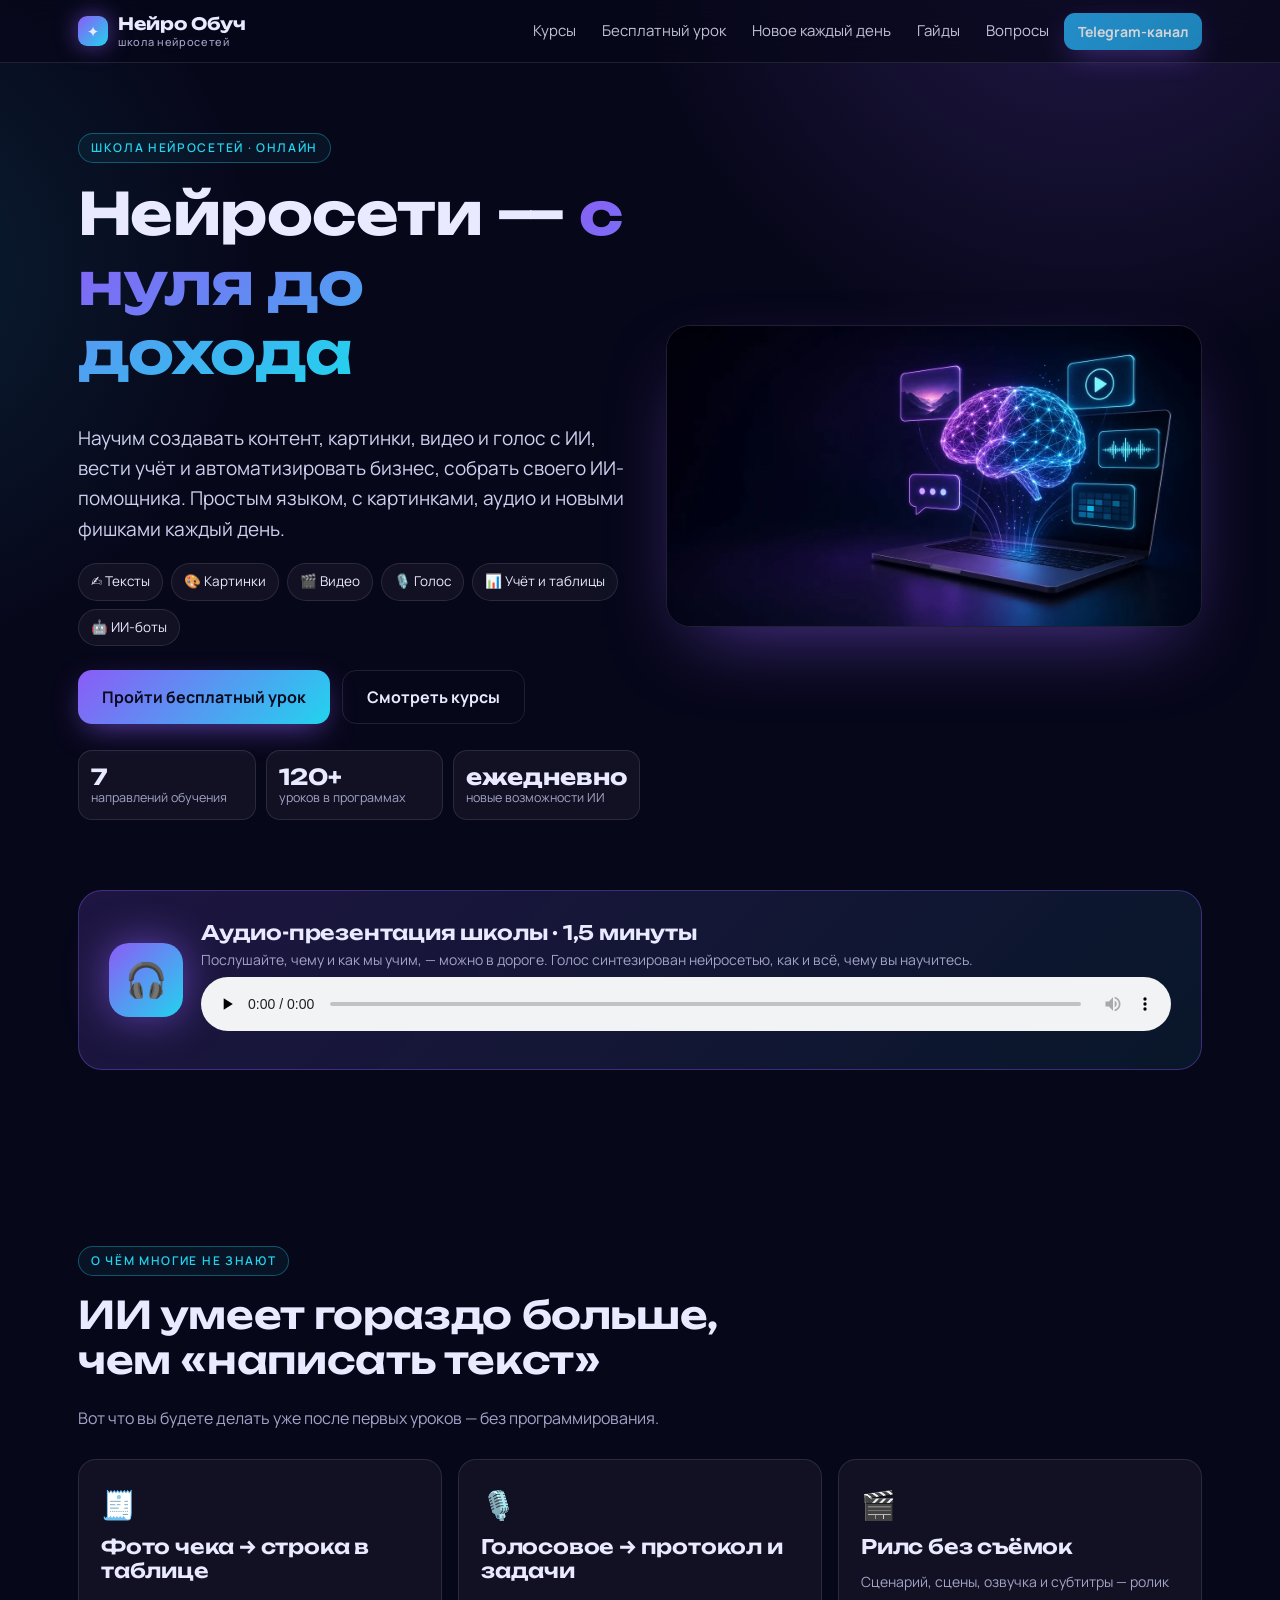
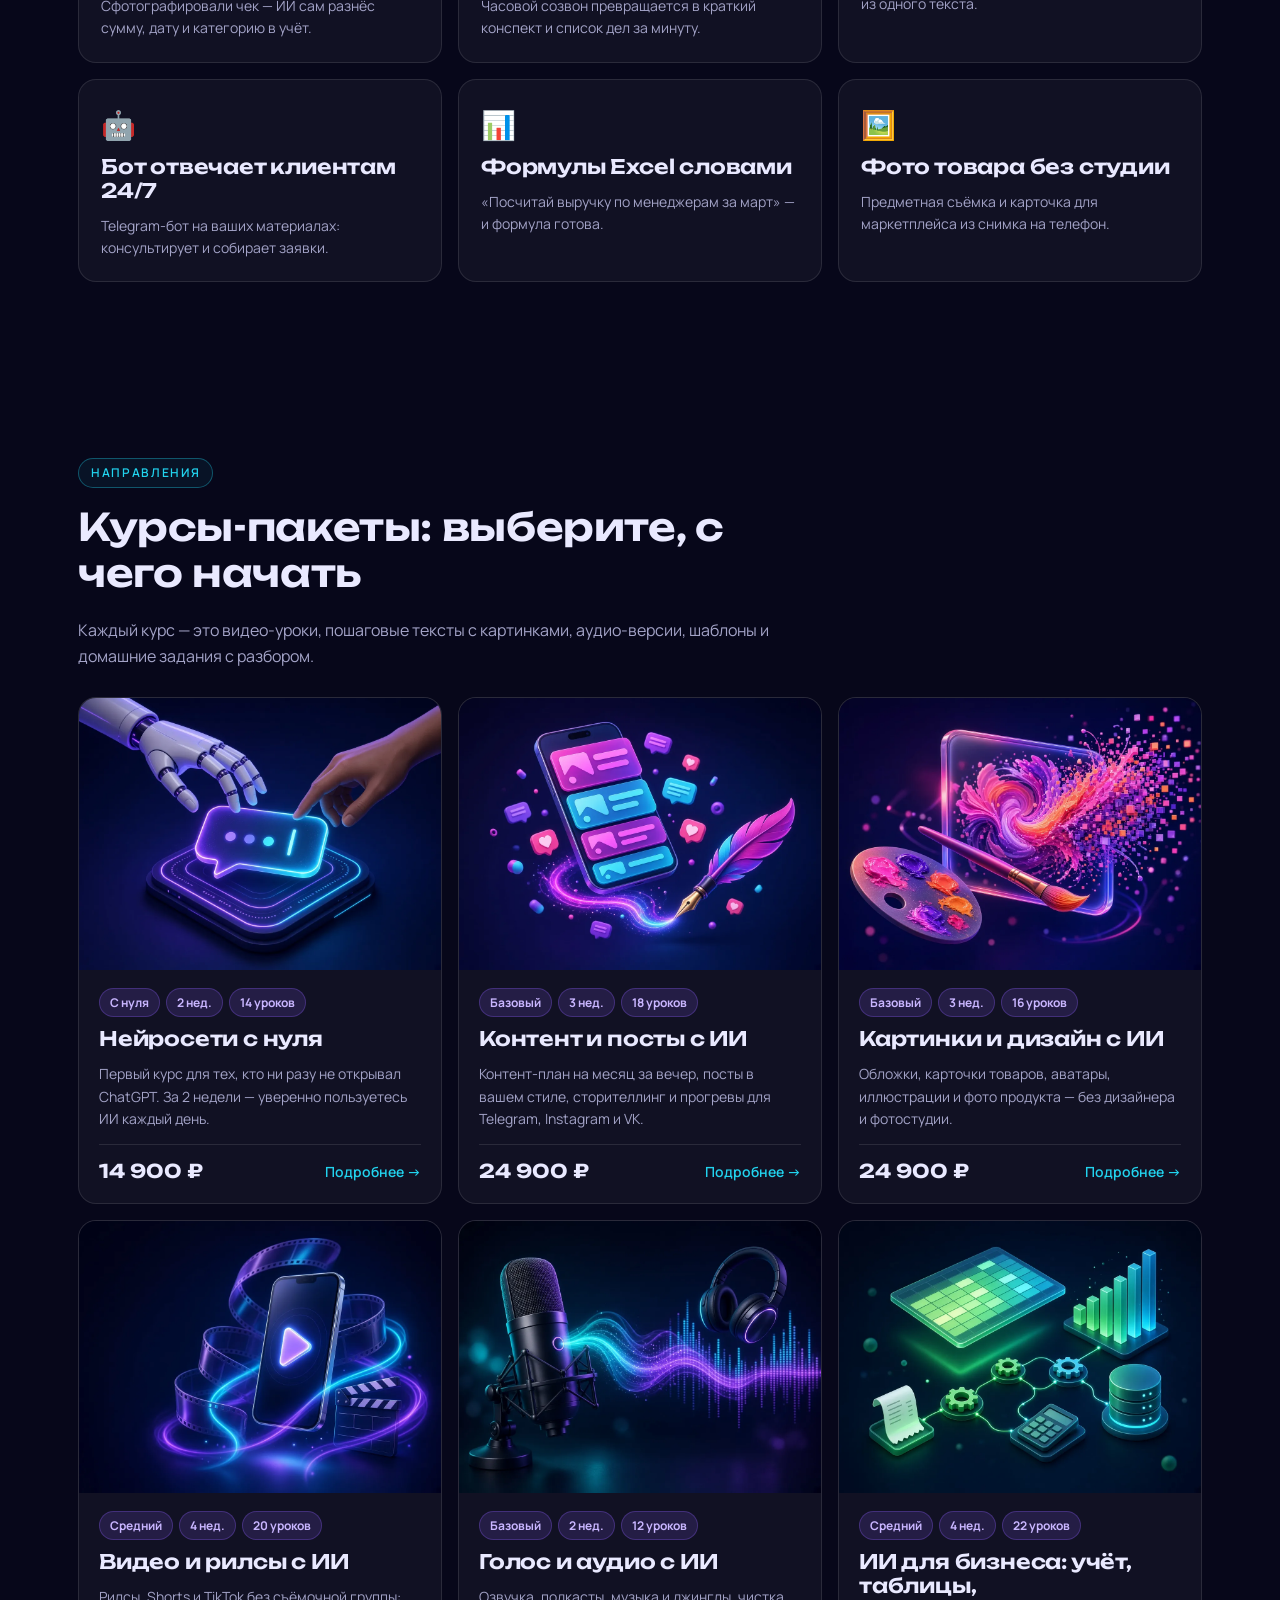
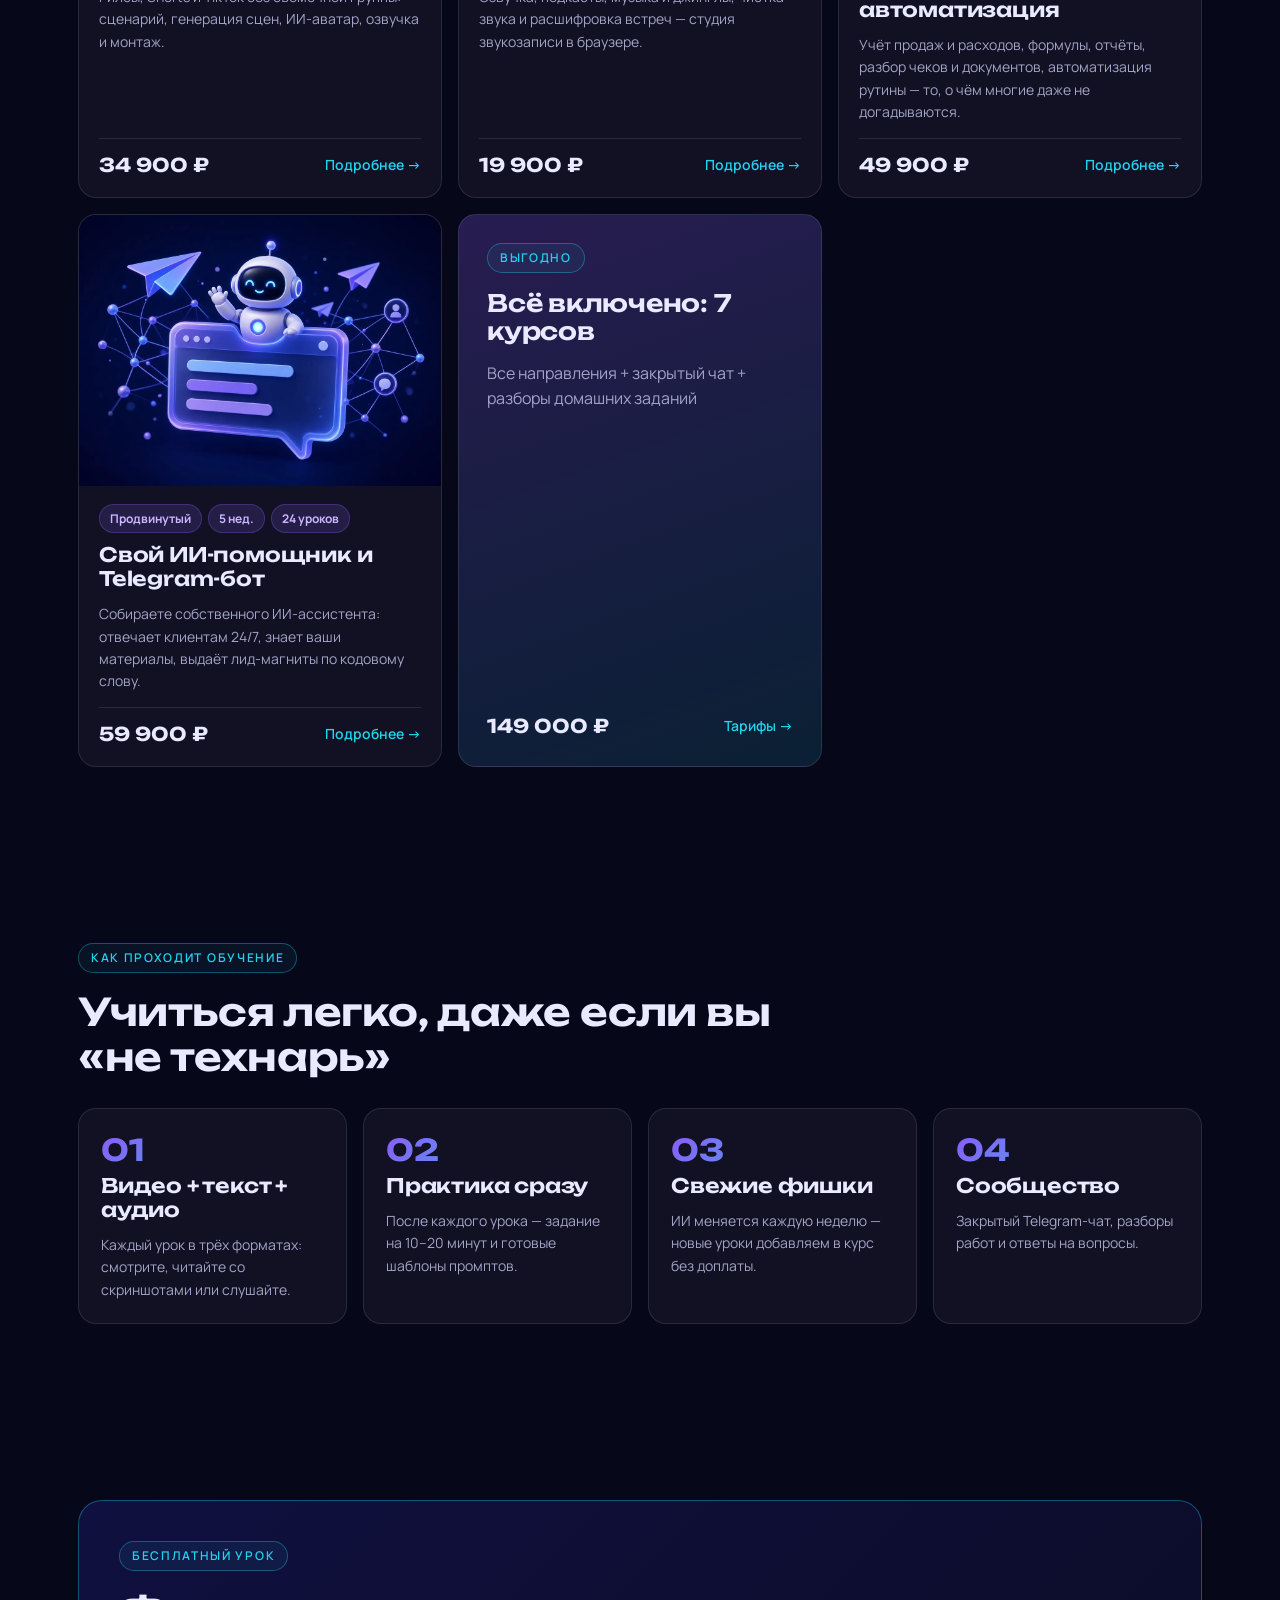
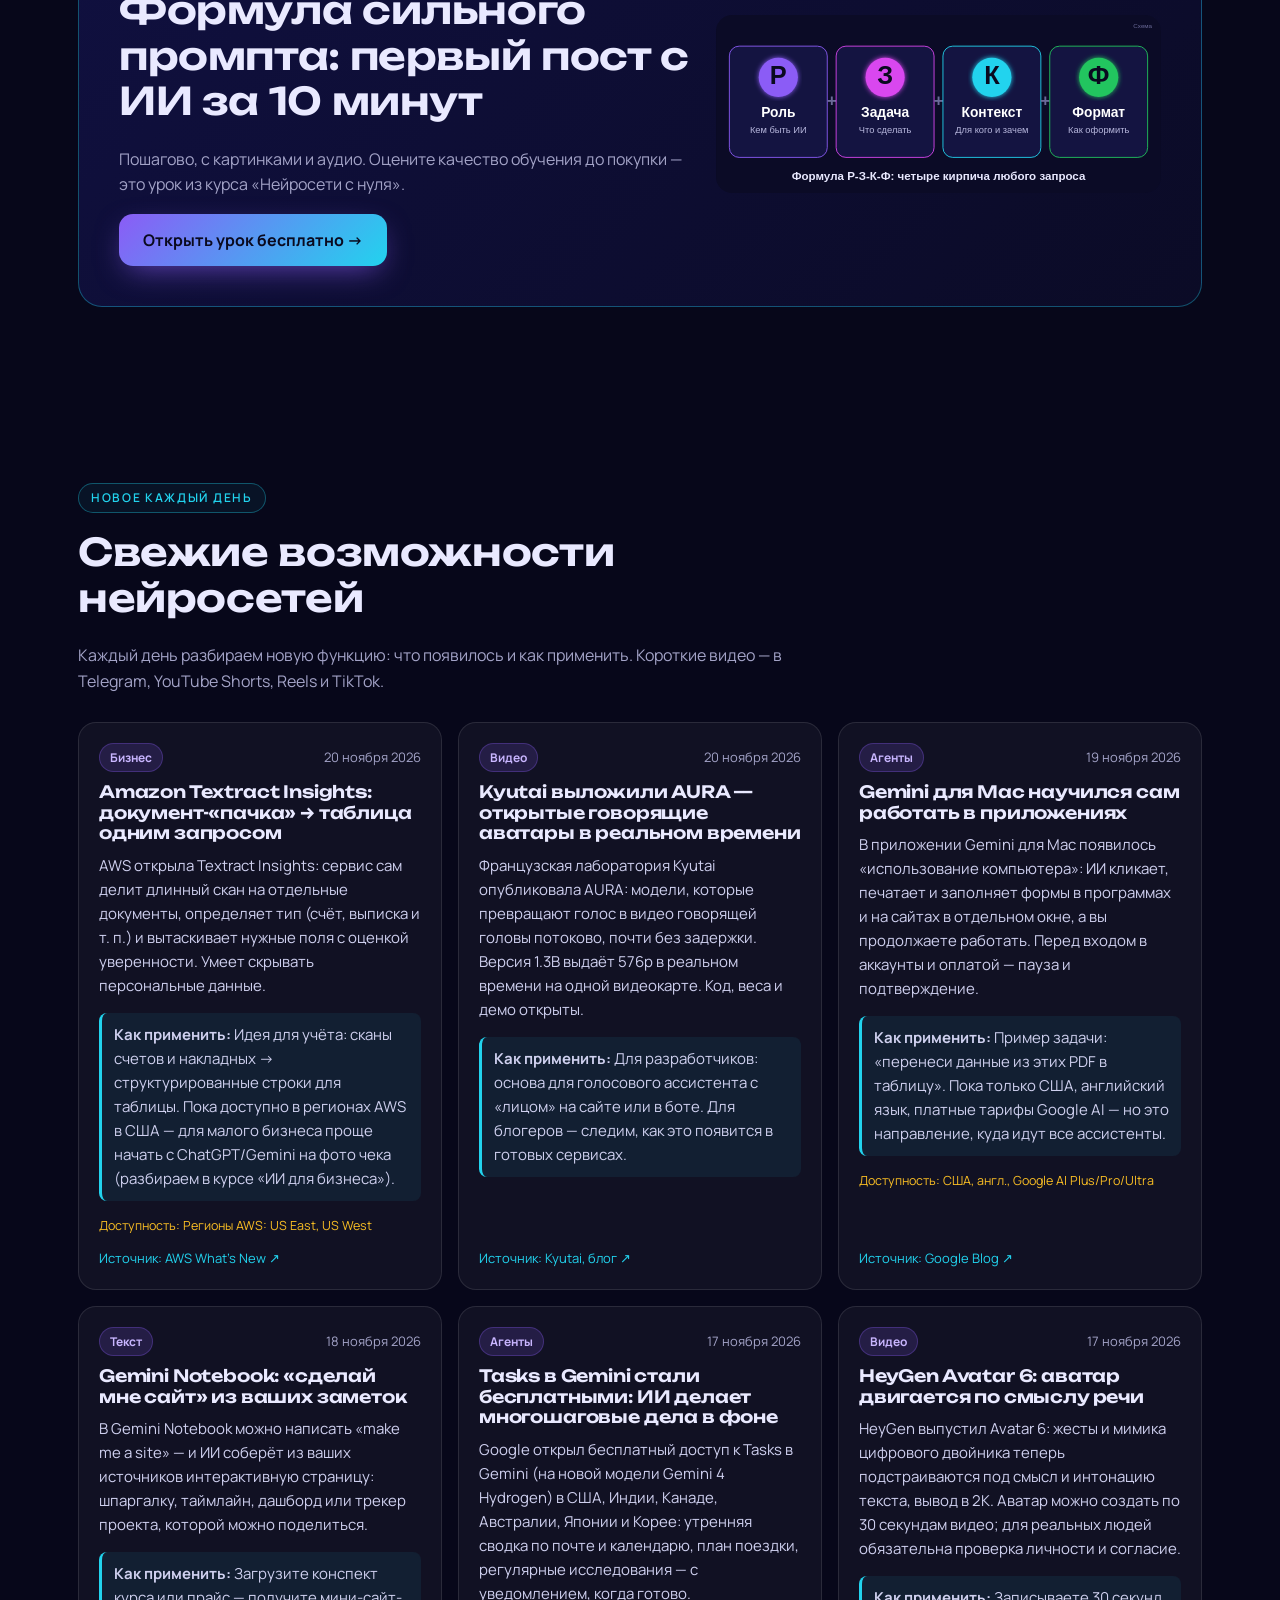
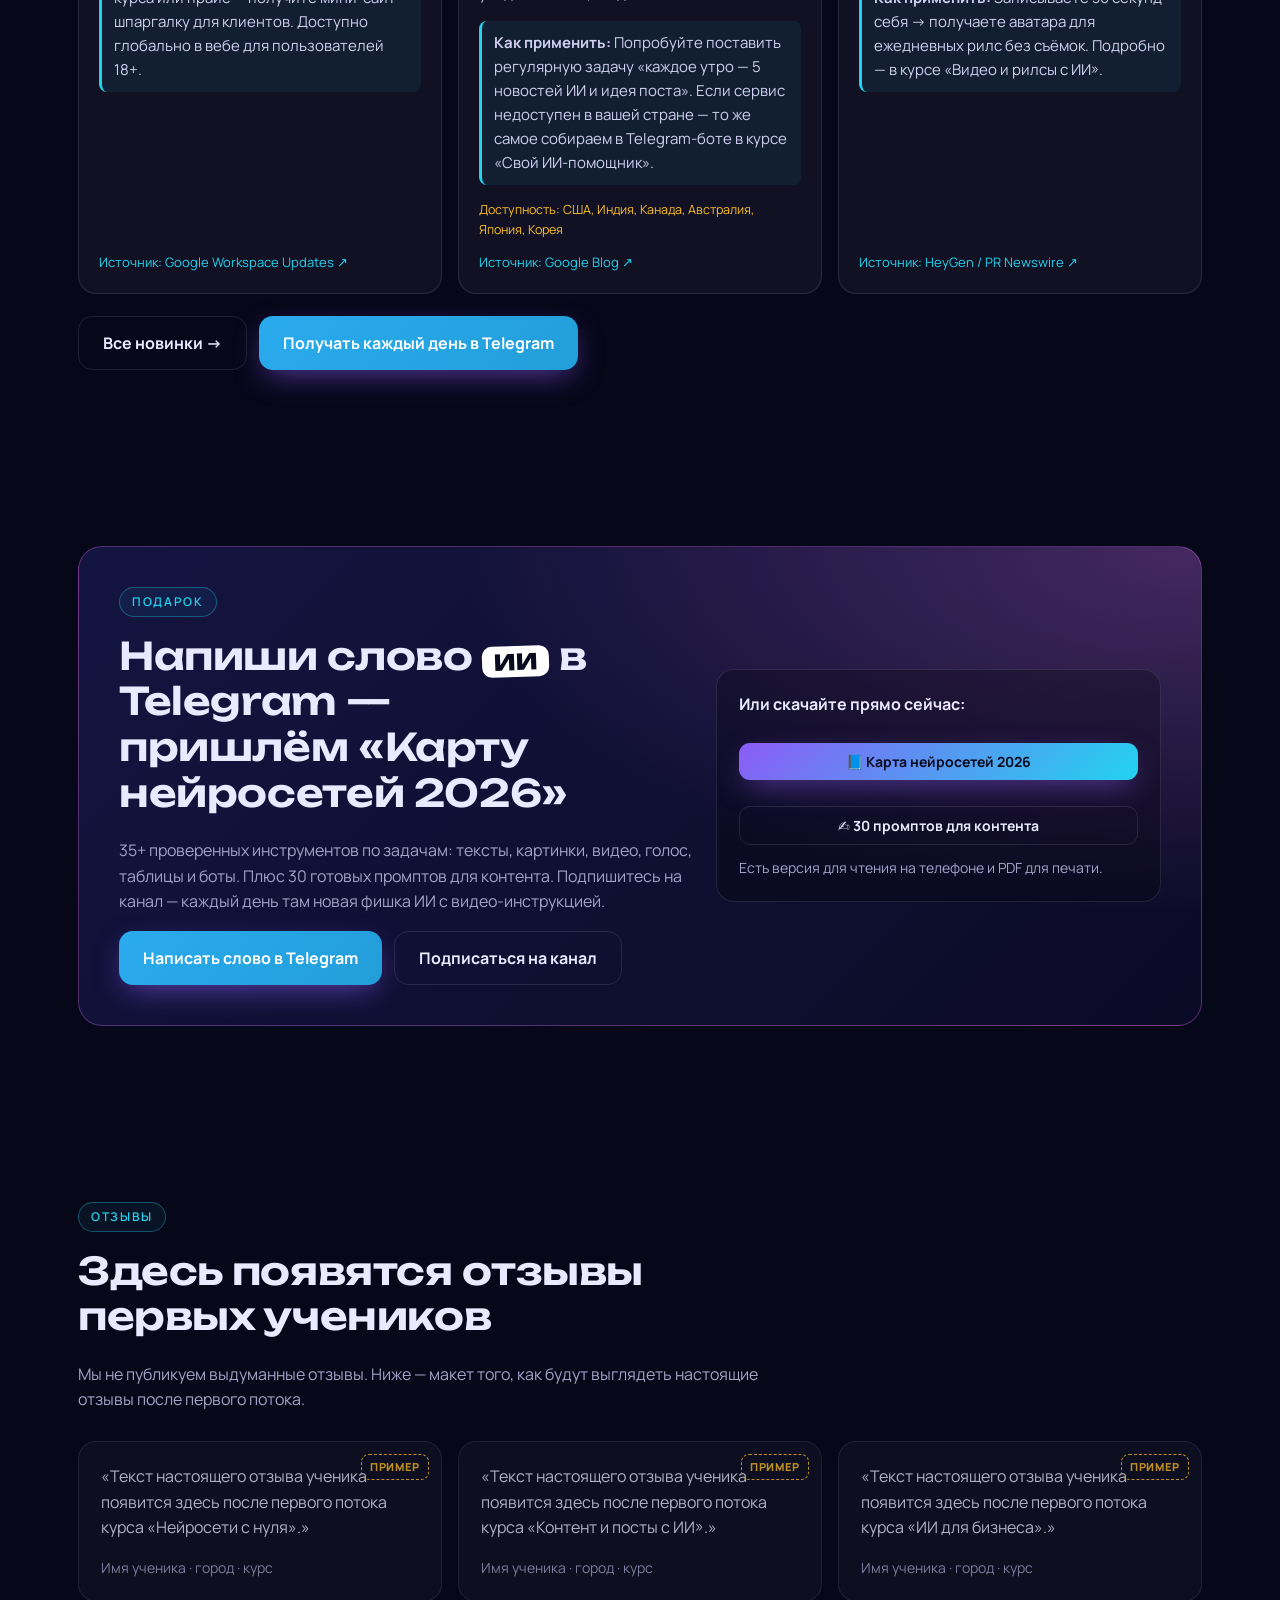
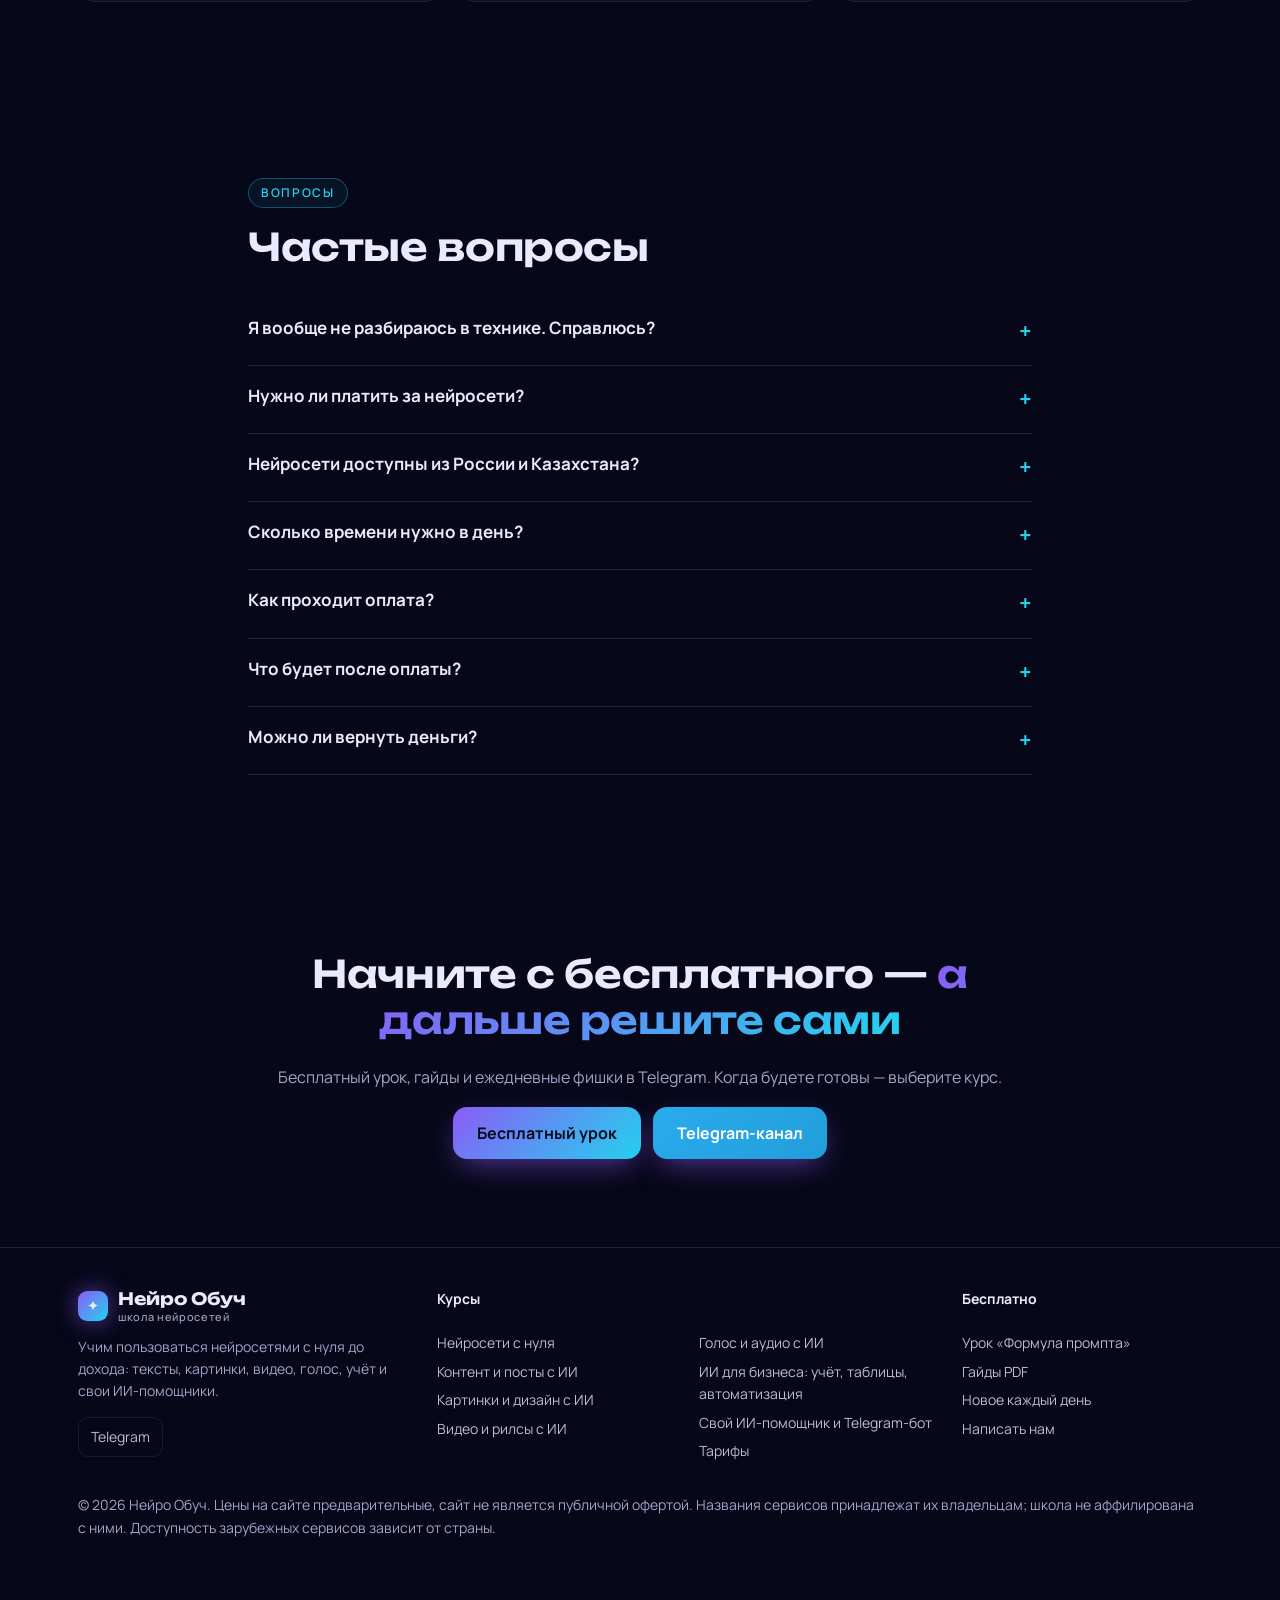
==== index.html @ 3688b10f "Сайт школы нейросетей «Нейро Обуч»: курсы, бесплатный урок, аудио, гайды, лента" ====
<!doctype html>
<html lang="ru"><head>
<meta charset="utf-8"><meta name="viewport" content="width=device-width,initial-scale=1,viewport-fit=cover">
<title>Нейро Обуч — школа нейросетей: от нуля до дохода</title><meta name="description" content="Онлайн-школа нейросетей: контент, картинки, видео, голос, учёт и автоматизация бизнеса, свои ИИ-боты. Бесплатный урок, гайды и новые возможности ИИ каждый день.">
<link rel="canonical" href="https://avtomaster24bot-lab.github.io/neuro-obuch/">
<meta property="og:type" content="website"><meta property="og:locale" content="ru_RU"><meta property="og:site_name" content="Нейро Обуч">
<meta property="og:title" content="Нейро Обуч — школа нейросетей: от нуля до дохода"><meta property="og:description" content="Онлайн-школа нейросетей: контент, картинки, видео, голос, учёт и автоматизация бизнеса, свои ИИ-боты. Бесплатный урок, гайды и новые возможности ИИ каждый день."><meta property="og:url" content="https://avtomaster24bot-lab.github.io/neuro-obuch/">
<meta property="og:image" content="https://avtomaster24bot-lab.github.io/neuro-obuch/assets/img/hero.jpg"><meta name="twitter:card" content="summary_large_image">
<meta name="theme-color" content="#07071a">
<link rel="icon" href="assets/img/favicon.svg" type="image/svg+xml">
<link rel="preconnect" href="https://fonts.googleapis.com"><link rel="preconnect" href="https://fonts.gstatic.com" crossorigin>
<link href="https://fonts.googleapis.com/css2?family=Manrope:wght@400;500;600;700;800&family=Unbounded:wght@500;600;700&display=swap&subset=cyrillic" rel="stylesheet">
<link rel="stylesheet" href="assets/css/style.css?v=3">
</head><body>
<header class="top"><div class="wrap">
<a class="logo" href=""><span class="logo-mark" aria-hidden="true">✦</span><span>Нейро Обуч<small>школа нейросетей</small></span></a>
<button class="burger" aria-label="Меню" aria-expanded="false">☰</button>
<nav class="nav"><a href="kursy/">Курсы</a><a href="urok/formula-prompta/">Бесплатный урок</a><a href="novoe/">Новое каждый день</a><a href="gaydy/">Гайды</a><a href="#faq">Вопросы</a><a class="btn sm tg" data-link="channel" href="#">Telegram-канал</a></nav></div></header>
<main>
<section class="hero"><div class="wrap hero-grid">
<div><span class="eyebrow">Школа нейросетей · онлайн</span>
<h1>Нейросети — <span class="grad">с нуля до дохода</span></h1>
<p class="lead">Научим создавать контент, картинки, видео и голос с ИИ, вести учёт и автоматизировать бизнес, собрать своего ИИ-помощника. Простым языком, с картинками, аудио и новыми фишками каждый день.</p>
<div class="chips"><span class="chip">✍️ Тексты</span><span class="chip">🎨 Картинки</span><span class="chip">🎬 Видео</span><span class="chip">🎙️ Голос</span><span class="chip">📊 Учёт и таблицы</span><span class="chip">🤖 ИИ-боты</span></div>
<div class="btns"><a class="btn" href="urok/formula-prompta/">Пройти бесплатный урок</a><a class="btn ghost" href="kursy/">Смотреть курсы</a></div>
<div class="stats"><div class="stat"><b>7</b><span>направлений обучения</span></div><div class="stat"><b>120+</b><span>уроков в программах</span></div><div class="stat"><b>ежедневно</b><span>новые возможности ИИ</span></div></div>
</div>
<div class="hero-img"><img src="assets/img/hero.webp" alt="Нейросеть над ноутбуком: текст, картинки, видео, звук и таблицы" width="1280" height="720" fetchpriority="high"></div>
</div></section>

<section style="padding-top:0"><div class="wrap"><div class="audio reveal">
<div class="wave">🎧</div><div><h3 style="margin-bottom:4px">Аудио-презентация школы · 1,5 минуты</h3>
<p class="muted small" style="margin:0">Послушайте, чему и как мы учим, — можно в дороге. Голос синтезирован нейросетью, как и всё, чему вы научитесь.</p>
<audio controls preload="none" src="assets/audio/prezentaciya.mp3"></audio></div></div></div></section>

<section><div class="wrap"><div class="sec-head"><span class="eyebrow">О чём многие не знают</span><h2>ИИ умеет гораздо больше, чем «написать текст»</h2><p class="muted">Вот что вы будете делать уже после первых уроков — без программирования.</p></div>
<div class="grid g3"><div class="card glow reveal"><div class="ico">🧾</div><h3>Фото чека → строка в таблице</h3><p class="muted small" style="margin:0">Сфотографировали чек — ИИ сам разнёс сумму, дату и категорию в учёт.</p></div><div class="card glow reveal"><div class="ico">🎙️</div><h3>Голосовое → протокол и задачи</h3><p class="muted small" style="margin:0">Часовой созвон превращается в краткий конспект и список дел за минуту.</p></div><div class="card glow reveal"><div class="ico">🎬</div><h3>Рилс без съёмок</h3><p class="muted small" style="margin:0">Сценарий, сцены, озвучка и субтитры — ролик из одного текста.</p></div><div class="card glow reveal"><div class="ico">🤖</div><h3>Бот отвечает клиентам 24/7</h3><p class="muted small" style="margin:0">Telegram-бот на ваших материалах: консультирует и собирает заявки.</p></div><div class="card glow reveal"><div class="ico">📊</div><h3>Формулы Excel словами</h3><p class="muted small" style="margin:0">«Посчитай выручку по менеджерам за март» — и формула готова.</p></div><div class="card glow reveal"><div class="ico">🖼️</div><h3>Фото товара без студии</h3><p class="muted small" style="margin:0">Предметная съёмка и карточка для маркетплейса из снимка на телефон.</p></div></div></div></section>

<section id="kursy"><div class="wrap"><div class="sec-head"><span class="eyebrow">Направления</span><h2>Курсы-пакеты: выберите, с чего начать</h2><p class="muted">Каждый курс — это видео-уроки, пошаговые тексты с картинками, аудио-версии, шаблоны и домашние задания с разбором.</p></div>
<div class="grid g3"><a class="card ccard glow reveal" href="kursy/s-nulya/"><img src="assets/img/c-nul.webp" alt="Иллюстрация к курсу «Нейросети с нуля»" loading="lazy" width="1152" height="864">
<div class="body"><div class="meta"><span class="tag">С нуля</span><span class="tag">2 нед.</span><span class="tag">14 уроков</span></div>
<h3>Нейросети с нуля</h3><p class="muted small">Первый курс для тех, кто ни разу не открывал ChatGPT. За 2 недели — уверенно пользуетесь ИИ каждый день.</p>
<div class="price">14 900 ₽<span>Подробнее →</span></div></div></a><a class="card ccard glow reveal" href="kursy/kontent/"><img src="assets/img/c-kontent.webp" alt="Иллюстрация к курсу «Контент и посты с ИИ»" loading="lazy" width="1152" height="864">
<div class="body"><div class="meta"><span class="tag">Базовый</span><span class="tag">3 нед.</span><span class="tag">18 уроков</span></div>
<h3>Контент и посты с ИИ</h3><p class="muted small">Контент-план на месяц за вечер, посты в вашем стиле, сторителлинг и прогревы для Telegram, Instagram и VK.</p>
<div class="price">24 900 ₽<span>Подробнее →</span></div></div></a><a class="card ccard glow reveal" href="kursy/kartinki/"><img src="assets/img/c-kartinki.webp" alt="Иллюстрация к курсу «Картинки и дизайн с ИИ»" loading="lazy" width="1152" height="864">
<div class="body"><div class="meta"><span class="tag">Базовый</span><span class="tag">3 нед.</span><span class="tag">16 уроков</span></div>
<h3>Картинки и дизайн с ИИ</h3><p class="muted small">Обложки, карточки товаров, аватары, иллюстрации и фото продукта — без дизайнера и фотостудии.</p>
<div class="price">24 900 ₽<span>Подробнее →</span></div></div></a><a class="card ccard glow reveal" href="kursy/video/"><img src="assets/img/c-video.webp" alt="Иллюстрация к курсу «Видео и рилсы с ИИ»" loading="lazy" width="1152" height="864">
<div class="body"><div class="meta"><span class="tag">Средний</span><span class="tag">4 нед.</span><span class="tag">20 уроков</span></div>
<h3>Видео и рилсы с ИИ</h3><p class="muted small">Рилсы, Shorts и TikTok без съёмочной группы: сценарий, генерация сцен, ИИ-аватар, озвучка и монтаж.</p>
<div class="price">34 900 ₽<span>Подробнее →</span></div></div></a><a class="card ccard glow reveal" href="kursy/golos/"><img src="assets/img/c-golos.webp" alt="Иллюстрация к курсу «Голос и аудио с ИИ»" loading="lazy" width="1152" height="864">
<div class="body"><div class="meta"><span class="tag">Базовый</span><span class="tag">2 нед.</span><span class="tag">12 уроков</span></div>
<h3>Голос и аудио с ИИ</h3><p class="muted small">Озвучка, подкасты, музыка и джинглы, чистка звука и расшифровка встреч — студия звукозаписи в браузере.</p>
<div class="price">19 900 ₽<span>Подробнее →</span></div></div></a><a class="card ccard glow reveal" href="kursy/biznes/"><img src="assets/img/c-biznes.webp" alt="Иллюстрация к курсу «ИИ для бизнеса: учёт, таблицы, автоматизация»" loading="lazy" width="1152" height="864">
<div class="body"><div class="meta"><span class="tag">Средний</span><span class="tag">4 нед.</span><span class="tag">22 уроков</span></div>
<h3>ИИ для бизнеса: учёт, таблицы, автоматизация</h3><p class="muted small">Учёт продаж и расходов, формулы, отчёты, разбор чеков и документов, автоматизация рутины — то, о чём многие даже не догадываются.</p>
<div class="price">49 900 ₽<span>Подробнее →</span></div></div></a><a class="card ccard glow reveal" href="kursy/ii-pomoshchnik/"><img src="assets/img/c-bot.webp" alt="Иллюстрация к курсу «Свой ИИ-помощник и Telegram-бот»" loading="lazy" width="1152" height="864">
<div class="body"><div class="meta"><span class="tag">Продвинутый</span><span class="tag">5 нед.</span><span class="tag">24 уроков</span></div>
<h3>Свой ИИ-помощник и Telegram-бот</h3><p class="muted small">Собираете собственного ИИ-ассистента: отвечает клиентам 24/7, знает ваши материалы, выдаёт лид-магниты по кодовому слову.</p>
<div class="price">59 900 ₽<span>Подробнее →</span></div></div></a>
<a class="card ccard glow reveal" href="kursy/#tarify" style="justify-content:center;padding:28px;background:linear-gradient(160deg,rgba(139,92,246,.25),rgba(34,211,238,.12))"><span class="eyebrow" style="align-self:flex-start">Выгодно</span><h3 style="font-size:24px">Всё включено: 7 курсов</h3><p class="muted">Все направления + закрытый чат + разборы домашних заданий</p><div class="price" style="border:0">149 000 ₽<span>Тарифы →</span></div></a>
</div></div></section>

<section><div class="wrap"><div class="sec-head"><span class="eyebrow">Как проходит обучение</span><h2>Учиться легко, даже если вы «не технарь»</h2></div>
<div class="grid g4 steps4">
<div class="card reveal"><h3>Видео + текст + аудио</h3><p class="muted small" style="margin:0">Каждый урок в трёх форматах: смотрите, читайте со скриншотами или слушайте.</p></div>
<div class="card reveal"><h3>Практика сразу</h3><p class="muted small" style="margin:0">После каждого урока — задание на 10–20 минут и готовые шаблоны промптов.</p></div>
<div class="card reveal"><h3>Свежие фишки</h3><p class="muted small" style="margin:0">ИИ меняется каждую неделю — новые уроки добавляем в курс без доплаты.</p></div>
<div class="card reveal"><h3>Сообщество</h3><p class="muted small" style="margin:0">Закрытый Telegram-чат, разборы работ и ответы на вопросы.</p></div>
</div></div></section>

<section><div class="wrap"><div class="lm reveal" style="background:linear-gradient(135deg,#101040,#0b0b26);border-color:rgba(34,211,238,.35)">
<div><span class="eyebrow">Бесплатный урок</span><h2>Формула сильного промпта: первый пост с ИИ за 10 минут</h2>
<p class="muted">Пошагово, с картинками и аудио. Оцените качество обучения до покупки — это урок из курса «Нейросети с нуля».</p>
<a class="btn" href="urok/formula-prompta/">Открыть урок бесплатно →</a></div>
<img src="assets/img/urok/formula.svg" alt="Схема: формула Р-З-К-Ф" loading="lazy" style="border-radius:16px">
</div></div></section>

<section id="novoe"><div class="wrap"><div class="sec-head"><span class="eyebrow">Новое каждый день</span><h2>Свежие возможности нейросетей</h2><p class="muted">Каждый день разбираем новую функцию: что появилось и как применить. Короткие видео — в Telegram, YouTube Shorts, Reels и TikTok.</p></div>
<div class="grid g3" id="feed" data-limit="6" data-root=""><p class="muted">Загружаем ленту…</p></div>
<div class="btns" style="margin-top:22px"><a class="btn ghost" href="novoe/">Все новинки →</a><a class="btn tg" data-link="channel" href="#">Получать каждый день в Telegram</a></div></div></section>

<section id="gift"><div class="wrap"><div class="lm reveal">
<div><span class="eyebrow">Подарок</span><h2>Напиши слово <span class="kw" data-keyword>ИИ</span> в Telegram —<br>пришлём «Карту нейросетей 2026»</h2>
<p class="muted">35+ проверенных инструментов по задачам: тексты, картинки, видео, голос, таблицы и боты. Плюс 30 готовых промптов для контента. Подпишитесь на канал — каждый день там новая фишка ИИ с видео-инструкцией.</p>
<div class="btns"><a class="btn tg" data-link="bot" href="#">Написать слово в Telegram</a><a class="btn ghost" data-link="channel" href="#">Подписаться на канал</a></div></div>
<div class="card" style="background:rgba(0,0,0,.25)"><b>Или скачайте прямо сейчас:</b><br><br>
<a class="btn sm block" href="gaydy/karta-neyrosetey/">📘 Карта нейросетей 2026</a><br>
<a class="btn sm ghost block" href="gaydy/30-promptov/">✍️ 30 промптов для контента</a>
<p class="small muted" style="margin:12px 0 0">Есть версия для чтения на телефоне и PDF для печати.</p></div>
</div></div></section>

<section id="otzyvy"><div class="wrap"><div class="sec-head"><span class="eyebrow">Отзывы</span><h2>Здесь появятся отзывы первых учеников</h2><p class="muted">Мы не публикуем выдуманные отзывы. Ниже — макет того, как будут выглядеть настоящие отзывы после первого потока.</p></div>
<div class="grid g3"><div class="card reveal" style="opacity:.75"><span class="ph">ПРИМЕР</span><p>«Текст настоящего отзыва ученика появится здесь после первого потока курса «Нейросети с нуля».»</p><p class="small muted" style="margin:0">Имя ученика · город · курс</p></div><div class="card reveal" style="opacity:.75"><span class="ph">ПРИМЕР</span><p>«Текст настоящего отзыва ученика появится здесь после первого потока курса «Контент и посты с ИИ».»</p><p class="small muted" style="margin:0">Имя ученика · город · курс</p></div><div class="card reveal" style="opacity:.75"><span class="ph">ПРИМЕР</span><p>«Текст настоящего отзыва ученика появится здесь после первого потока курса «ИИ для бизнеса».»</p><p class="small muted" style="margin:0">Имя ученика · город · курс</p></div></div></div></section>

<section id="faq"><div class="wrap" style="max-width:820px"><div class="sec-head"><span class="eyebrow">Вопросы</span><h2>Частые вопросы</h2></div><details class="faq"><summary>Я вообще не разбираюсь в технике. Справлюсь?</summary><p>Да. Курс «Нейросети с нуля» рассчитан именно на это: каждое действие показано на картинках, есть текст, видео и аудио-версия урока.</p></details><details class="faq"><summary>Нужно ли платить за нейросети?</summary><p>Большинство заданий выполняются на бесплатных тарифах. Где платная версия даёт заметный выигрыш, мы честно об этом говорим заранее.</p></details><details class="faq"><summary>Нейросети доступны из России и Казахстана?</summary><p>Доступность сервисов отличается по странам и меняется. В каждом курсе есть варианты: зарубежные инструменты и российские аналоги (GigaChat, Алиса/YandexGPT, Kandinsky, Шедеврум).</p></details><details class="faq"><summary>Сколько времени нужно в день?</summary><p>20–40 минут. Уроки короткие, с практикой сразу после теории.</p></details><details class="faq"><summary>Как проходит оплата?</summary><p>Через Telegram (сервис оплаты подключается). Кнопка «Купить» на странице курса ведёт к оплате.</p></details><details class="faq"><summary>Что будет после оплаты?</summary><p>Доступ к урокам, шаблонам и закрытому чату участников. Новые уроки по свежим возможностям ИИ добавляются без доплаты в течение года.</p></details><details class="faq"><summary>Можно ли вернуть деньги?</summary><p>Условия возврата будут опубликованы в оферте до старта продаж.</p></details></div></section>

<section><div class="wrap" style="text-align:center;max-width:760px"><h2>Начните с бесплатного — <span class="grad">а дальше решите сами</span></h2>
<p class="muted">Бесплатный урок, гайды и ежедневные фишки в Telegram. Когда будете готовы — выберите курс.</p>
<div class="btns" style="justify-content:center"><a class="btn" href="urok/formula-prompta/">Бесплатный урок</a><a class="btn tg" data-link="channel" href="#">Telegram-канал</a></div></div></section></main>
<footer><div class="wrap cols">
<div><a class="logo" href="" style="opacity:1"><span class="logo-mark">✦</span><span>Нейро Обуч<small>школа нейросетей</small></span></a>
<p style="margin-top:12px">Учим пользоваться нейросетями с нуля до дохода: тексты, картинки, видео, голос, учёт и свои ИИ-помощники.</p>
<div class="soc"><a data-link="channel" href="#">Telegram</a><a data-link="youtube" data-social href="#">YouTube</a><a data-link="instagram" data-social href="#">Instagram</a><a data-link="tiktok" data-social href="#">TikTok</a><a data-link="vk" data-social href="#">VK</a></div></div>
<div><b style="color:var(--txt)">Курсы</b><br><br><a href="kursy/s-nulya/">Нейросети с нуля</a><a href="kursy/kontent/">Контент и посты с ИИ</a><a href="kursy/kartinki/">Картинки и дизайн с ИИ</a><a href="kursy/video/">Видео и рилсы с ИИ</a></div>
<div><b style="color:var(--txt)">&nbsp;</b><br><br><a href="kursy/golos/">Голос и аудио с ИИ</a><a href="kursy/biznes/">ИИ для бизнеса: учёт, таблицы, автоматизация</a><a href="kursy/ii-pomoshchnik/">Свой ИИ-помощник и Telegram-бот</a><a href="kursy/#tarify">Тарифы</a></div>
<div><b style="color:var(--txt)">Бесплатно</b><br><br><a href="urok/formula-prompta/">Урок «Формула промпта»</a><a href="gaydy/">Гайды PDF</a><a href="novoe/">Новое каждый день</a><a data-link="contact" href="#">Написать нам</a></div>
</div><div class="wrap"><p class="small" style="margin-top:26px">© 2026 Нейро Обуч. Цены на сайте предварительные, сайт не является публичной офертой. Названия сервисов принадлежат их владельцам; школа не аффилирована с ними. Доступность зарубежных сервисов зависит от страны.</p></div></footer>
<div class="mbar"><a class="btn ghost" href="urok/formula-prompta/">Бесплатный урок</a><a class="btn" href="kursy/">Выбрать курс</a></div>
<script src="config.js?v=3"></script><script src="assets/js/app.js?v=3"></script>
</body></html>
---- assets/css/style.css ----
:root{--bg:#07071a;--bg2:#0d0d2b;--card:rgba(255,255,255,.045);--line:rgba(255,255,255,.1);--txt:#e9e9ff;--mut:#a3a3c7;--v:#8b5cf6;--c:#22d3ee;--p:#e879f9;--g:linear-gradient(135deg,#8b5cf6 0%,#22d3ee 100%);--r:18px;--hf:'Unbounded',system-ui,sans-serif;--bf:'Manrope',system-ui,-apple-system,Segoe UI,Roboto,sans-serif}
*{box-sizing:border-box}html{scroll-behavior:smooth;-webkit-text-size-adjust:100%}
body{margin:0;background:var(--bg);color:var(--txt);font:16px/1.6 var(--bf);overflow-x:hidden}
body:before{content:"";position:fixed;inset:0;z-index:-1;background:radial-gradient(60vw 60vw at 85% -10%,rgba(139,92,246,.22),transparent 60%),radial-gradient(50vw 50vw at -10% 30%,rgba(34,211,238,.12),transparent 60%),var(--bg)}
img{max-width:100%;display:block;height:auto}a{color:var(--c);text-decoration:none}a:hover{text-decoration:underline}
h1,h2,h3{font-family:var(--hf);line-height:1.2;margin:0 0 .6em;letter-spacing:-.01em}
h1{font-size:clamp(27px,6.9vw,58px);font-weight:700}h2{font-size:clamp(23px,5.2vw,38px);font-weight:600}h3{font-size:clamp(17px,4vw,20px);font-weight:600}
p{margin:0 0 1em}.wrap{max-width:1160px;margin:0 auto;padding:0 18px}
.grad{background:var(--g);-webkit-background-clip:text;background-clip:text;color:transparent}
.muted{color:var(--mut)}.small{font-size:14px}
section{padding:56px 0}@media(min-width:900px){section{padding:88px 0}}
.eyebrow{display:inline-block;font:600 12px/1 var(--bf);letter-spacing:.14em;text-transform:uppercase;color:var(--c);border:1px solid rgba(34,211,238,.35);padding:8px 12px;border-radius:99px;margin-bottom:16px;background:rgba(34,211,238,.06)}
/* header */
.top{position:sticky;top:0;z-index:50;background:rgba(7,7,26,.72);backdrop-filter:blur(14px);-webkit-backdrop-filter:blur(14px);border-bottom:1px solid var(--line)}
.top .wrap{display:flex;align-items:center;gap:12px;height:62px}
.logo{display:flex;align-items:center;gap:10px;color:var(--txt);font:700 17px var(--hf);white-space:nowrap}.logo:hover{text-decoration:none}
.logo-mark{width:30px;height:30px;border-radius:9px;background:var(--g);box-shadow:0 0 22px rgba(139,92,246,.6);display:grid;place-items:center;font-size:15px}
.logo small{display:block;font:500 11px var(--bf);color:var(--mut);letter-spacing:.06em}
.nav{margin-left:auto;display:flex;gap:4px;align-items:center}
.nav a{color:var(--txt);opacity:.82;padding:8px 11px;border-radius:10px;font-size:15px}.nav a:hover{opacity:1;background:var(--card);text-decoration:none}
.burger{display:none;margin-left:auto;background:var(--card);border:1px solid var(--line);color:var(--txt);border-radius:10px;width:42px;height:40px;font-size:20px}
@media(max-width:899px){.burger{display:block}.nav{display:none;position:absolute;top:62px;left:0;right:0;flex-direction:column;align-items:stretch;background:#0b0b26;border-bottom:1px solid var(--line);padding:10px 14px 16px}.nav.open{display:flex}.nav a{padding:12px}.nav .btn{margin-top:6px}}
/* buttons */
.btn{display:inline-flex;align-items:center;justify-content:center;gap:8px;padding:15px 24px;border-radius:14px;font:700 16px var(--bf);color:#0a0a1f;background:var(--g);border:0;cursor:pointer;box-shadow:0 10px 30px -8px rgba(139,92,246,.65);transition:transform .15s,box-shadow .15s;text-align:center}
.btn:hover{transform:translateY(-2px);text-decoration:none;box-shadow:0 14px 36px -8px rgba(34,211,238,.6)}
.btn.ghost{background:transparent;color:var(--txt);border:1px solid var(--line);box-shadow:none}.btn.ghost:hover{border-color:var(--c)}
.btn.tg{background:linear-gradient(135deg,#2aabee,#229ed9);color:#fff}
.btn.sm{padding:9px 14px;font-size:14px;border-radius:11px}.btn.block{display:flex;width:100%}
.btns{display:flex;flex-wrap:wrap;gap:12px}
/* hero */
.hero{padding:34px 0 40px;position:relative}
.hero-grid{display:grid;gap:26px;align-items:center}
@media(min-width:900px){.hero{padding:70px 0}.hero-grid{grid-template-columns:1.05fr 1fr}}
.hero .lead{font-size:clamp(16px,4.2vw,19px);color:#cfd0ef;max-width:600px}
.hero-img{border-radius:24px;overflow:hidden;border:1px solid var(--line);box-shadow:0 30px 80px -30px rgba(139,92,246,.6)}
.chips{display:flex;flex-wrap:wrap;gap:8px;margin:18px 0 24px}
.chip{font-size:13.5px;padding:7px 12px;border-radius:99px;background:var(--card);border:1px solid var(--line)}
.stats{display:grid;grid-template-columns:repeat(3,1fr);gap:10px;margin-top:26px}
.stat{background:var(--card);border:1px solid var(--line);border-radius:14px;padding:12px}.stat b{display:block;font:700 clamp(17px,4.6vw,22px) var(--hf)}.stat span{font-size:12.5px;color:var(--mut);line-height:1.3;display:block}
/* cards */
.grid{display:grid;gap:16px}
@media(min-width:640px){.g2{grid-template-columns:repeat(2,1fr)}.g3{grid-template-columns:repeat(2,1fr)}}
@media(min-width:960px){.g3{grid-template-columns:repeat(3,1fr)}.g4{grid-template-columns:repeat(4,1fr)}}
.card{background:var(--card);border:1px solid var(--line);border-radius:var(--r);padding:22px;position:relative}
.card.glow:hover{border-color:rgba(139,92,246,.55);box-shadow:0 0 0 1px rgba(139,92,246,.25),0 20px 50px -25px rgba(139,92,246,.7)}
.ccard{display:flex;flex-direction:column;overflow:hidden;padding:0;color:var(--txt);transition:transform .2s,border-color .2s}.ccard:hover{transform:translateY(-4px);text-decoration:none;border-color:rgba(34,211,238,.5)}
.ccard img{aspect-ratio:4/3;object-fit:cover;width:100%}
.ccard .body{padding:18px 20px 20px;display:flex;flex-direction:column;flex:1}
.ccard .meta{display:flex;flex-wrap:wrap;gap:6px;margin-bottom:10px}
.ccard .price{margin-top:auto;display:flex;justify-content:space-between;align-items:center;padding-top:14px;border-top:1px solid var(--line);font:700 19px var(--hf)}
.ccard .price span{font:600 14px var(--bf);color:var(--c)}
.tag{display:inline-block;font-size:12px;font-weight:700;padding:4px 10px;border-radius:99px;background:rgba(139,92,246,.16);color:#c9b6ff;border:1px solid rgba(139,92,246,.3)}
.know li{margin-bottom:10px}.ico{font-size:28px;margin-bottom:8px}
.ph{position:absolute;top:12px;right:12px;font-size:11px;font-weight:800;letter-spacing:.08em;color:#fbbf24;border:1px dashed #fbbf24;padding:3px 8px;border-radius:8px}
/* audio */
.audio{display:grid;gap:18px;align-items:center;background:linear-gradient(135deg,rgba(139,92,246,.18),rgba(34,211,238,.08));border:1px solid rgba(139,92,246,.35);border-radius:24px;padding:22px}
@media(min-width:800px){.audio{grid-template-columns:auto 1fr;padding:30px}}
.audio .wave{width:74px;height:74px;border-radius:20px;background:var(--g);display:grid;place-items:center;font-size:34px;box-shadow:0 0 40px rgba(139,92,246,.6)}
audio{width:100%;margin-top:6px;border-radius:12px}
/* feed */
.fcard{background:var(--card);border:1px solid var(--line);border-radius:var(--r);padding:20px;display:flex;flex-direction:column}
.fcard h3{font-size:17px}.fcard p{font-size:15px;color:#cfd0ef}.fcard .how{background:rgba(34,211,238,.07);border-left:3px solid var(--c);padding:10px 12px;border-radius:8px}
.fmeta{display:flex;justify-content:space-between;align-items:center;margin-bottom:10px;font-size:13px;color:var(--mut)}
.region{font-size:12.5px!important;color:#fbbf24!important}
.factions{margin-top:auto;display:flex;flex-wrap:wrap;gap:10px;align-items:center}.src{font-size:13px}
/* lead magnet */
.lm{display:grid;gap:18px;border-radius:24px;padding:26px;background:radial-gradient(120% 140% at 100% 0%,rgba(232,121,249,.25),transparent 55%),linear-gradient(135deg,#141441,#0b0b26);border:1px solid rgba(232,121,249,.3)}
@media(min-width:860px){.lm{grid-template-columns:1.3fr 1fr;align-items:center;padding:40px}}
.kw{display:inline-block;font:800 22px var(--hf);background:#fff;color:#0a0a1f;padding:2px 12px;border-radius:10px;transform:rotate(-2deg)}
/* course page */
.crumbs{font-size:14px;color:var(--mut);margin:18px 0 0}.crumbs a{color:var(--mut)}
.chero{display:grid;gap:24px;align-items:center;padding:24px 0 10px}@media(min-width:900px){.chero{grid-template-columns:1.1fr .9fr}}
.chero img{border-radius:22px;border:1px solid var(--line)}
.check{list-style:none;padding:0;margin:0}.check li{padding-left:30px;position:relative;margin-bottom:10px}.check li:before{content:"✓";position:absolute;left:0;top:0;width:21px;height:21px;border-radius:7px;background:var(--g);color:#0a0a1f;font-weight:800;font-size:13px;display:grid;place-items:center}
details.mod{background:var(--card);border:1px solid var(--line);border-radius:16px;margin-bottom:12px;overflow:hidden}
details.mod summary{cursor:pointer;list-style:none;padding:18px 20px;display:flex;gap:14px;align-items:center;font:600 17px var(--hf)}
details.mod summary::-webkit-details-marker{display:none}
details.mod summary .n{flex:none;width:38px;height:38px;border-radius:12px;background:var(--g);color:#0a0a1f;display:grid;place-items:center;font-weight:800}
details.mod summary:after{content:"+";margin-left:auto;font-size:24px;color:var(--c)}details.mod[open] summary:after{content:"−"}
details.mod .in{padding:0 20px 18px}details.mod ol{margin:0;padding-left:22px}details.mod ol li{margin-bottom:6px}
.buy{position:sticky;top:80px;background:linear-gradient(160deg,rgba(139,92,246,.22),rgba(34,211,238,.08));border:1px solid rgba(139,92,246,.4);border-radius:22px;padding:24px}
.buy .big{font:700 34px var(--hf)}.note{font-size:12.5px;color:#fbbf24}
.layout{display:grid;gap:26px}@media(min-width:960px){.layout{grid-template-columns:1fr 340px;align-items:start}}
.pipe{border-radius:18px;border:1px solid var(--line);background:#0b0b26;padding:8px}
.tools{display:flex;flex-wrap:wrap;gap:8px}
/* lesson */
.lesson{max-width:780px;margin:0 auto}.lesson h2{margin-top:1.6em}
.step{display:flex;gap:14px;align-items:flex-start;margin:26px 0 12px}.step .n{flex:none;width:44px;height:44px;border-radius:14px;background:var(--g);color:#0a0a1f;font:800 19px var(--hf);display:grid;place-items:center}
.step h2{margin:6px 0 0;font-size:clamp(19px,4.6vw,25px)}
figure{margin:16px 0 22px}figure img{border-radius:16px;border:1px solid var(--line)}figcaption{font-size:13px;color:var(--mut);margin-top:8px}
.prompt{background:#0f0f33;border:1px solid rgba(34,211,238,.35);border-radius:14px;padding:16px 18px;font:15px/1.6 ui-monospace,SFMono-Regular,Menlo,Consolas,monospace;white-space:pre-wrap;position:relative;color:#dff;padding-top:54px}
.prompt .copy{position:absolute;top:8px;right:8px}
.tip{background:rgba(251,191,36,.08);border:1px solid rgba(251,191,36,.35);border-radius:14px;padding:14px 16px;margin:16px 0}
.bad{border-color:rgba(248,113,113,.5)}.good{border-color:rgba(74,222,128,.55)}
/* faq */
details.faq{border-bottom:1px solid var(--line);padding:16px 0}details.faq summary{cursor:pointer;font-weight:700;font-size:17px;list-style:none;display:flex;gap:12px}details.faq summary:after{content:"+";margin-left:auto;color:var(--c);font-size:22px}details.faq[open] summary:after{content:"−"}details.faq p{margin:10px 0 0;color:#cfd0ef}
/* footer */
footer{border-top:1px solid var(--line);padding:40px 0 90px;color:var(--mut);font-size:14px}
footer .cols{display:grid;gap:22px}@media(min-width:800px){footer .cols{grid-template-columns:1.4fr 1fr 1fr 1fr}}
footer a{color:var(--txt);opacity:.8;display:block;margin-bottom:6px}
.soc{display:flex;gap:8px}.soc a{display:inline-flex;padding:8px 12px;border:1px solid var(--line);border-radius:10px}
/* misc */
.toast{position:fixed;left:50%;bottom:22px;transform:translate(-50%,30px);opacity:0;transition:.3s;background:#1b1b48;border:1px solid var(--v);color:#fff;padding:14px 18px;border-radius:14px;z-index:99;max-width:92vw;font-size:15px;box-shadow:0 20px 50px -10px #000}
.toast.show{opacity:1;transform:translate(-50%,0)}
.mbar{position:fixed;left:0;right:0;bottom:0;z-index:40;padding:10px 14px calc(10px + env(safe-area-inset-bottom));background:rgba(7,7,26,.9);backdrop-filter:blur(12px);border-top:1px solid var(--line);display:flex;gap:10px}
.mbar .btn{flex:1;padding:12px 10px;font-size:15px}@media(min-width:900px){.mbar{display:none}}
.reveal{opacity:0;transform:translateY(18px);transition:opacity .6s,transform .6s}.reveal.in{opacity:1;transform:none}
@media(prefers-reduced-motion:reduce){.reveal{opacity:1;transform:none;transition:none}html{scroll-behavior:auto}}
.sec-head{max-width:720px;margin-bottom:28px}
.steps4{counter-reset:s}.steps4 .card:before{counter-increment:s;content:"0" counter(s);font:700 30px var(--hf);background:var(--g);-webkit-background-clip:text;background-clip:text;color:transparent;display:block;margin-bottom:6px}
.tariff.hot{border-color:rgba(34,211,238,.6);box-shadow:0 0 0 1px rgba(34,211,238,.3),0 30px 60px -30px rgba(34,211,238,.6)}
.tariff .big{font:700 30px var(--hf);margin:8px 0}
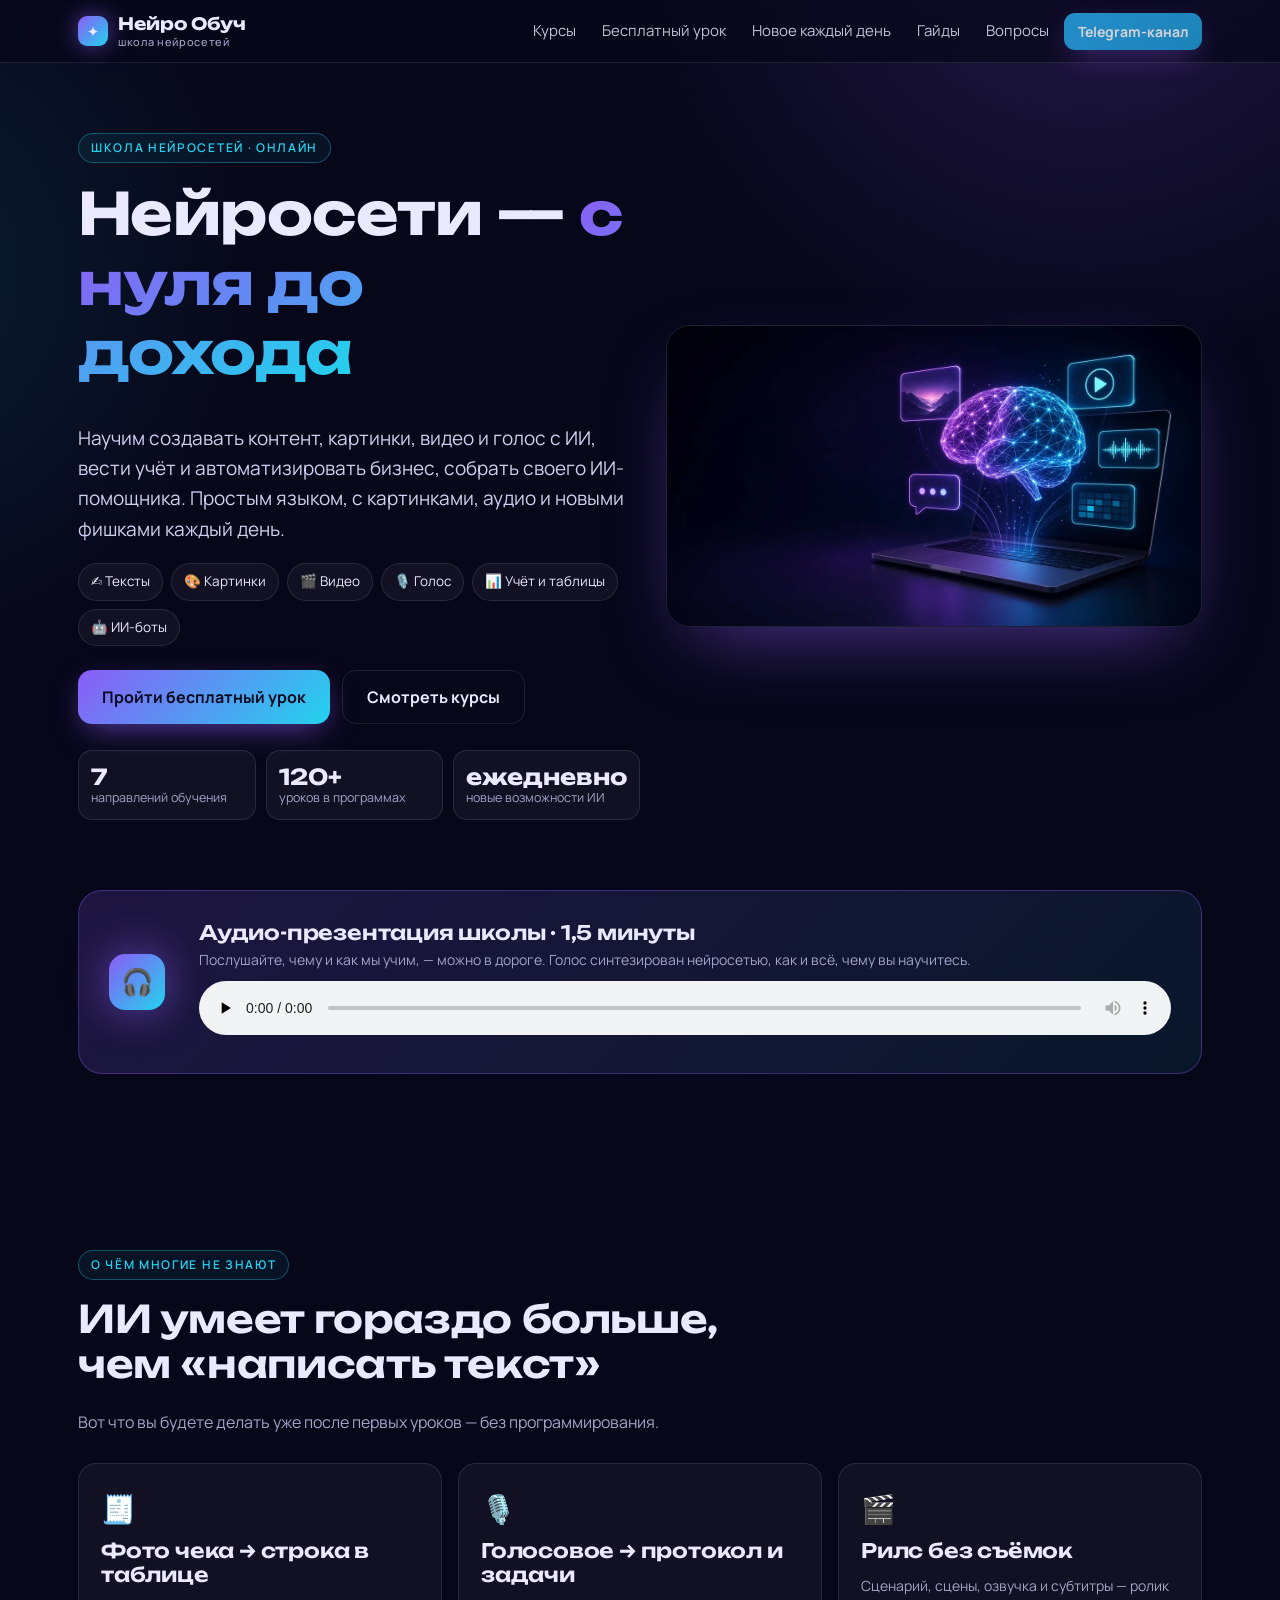
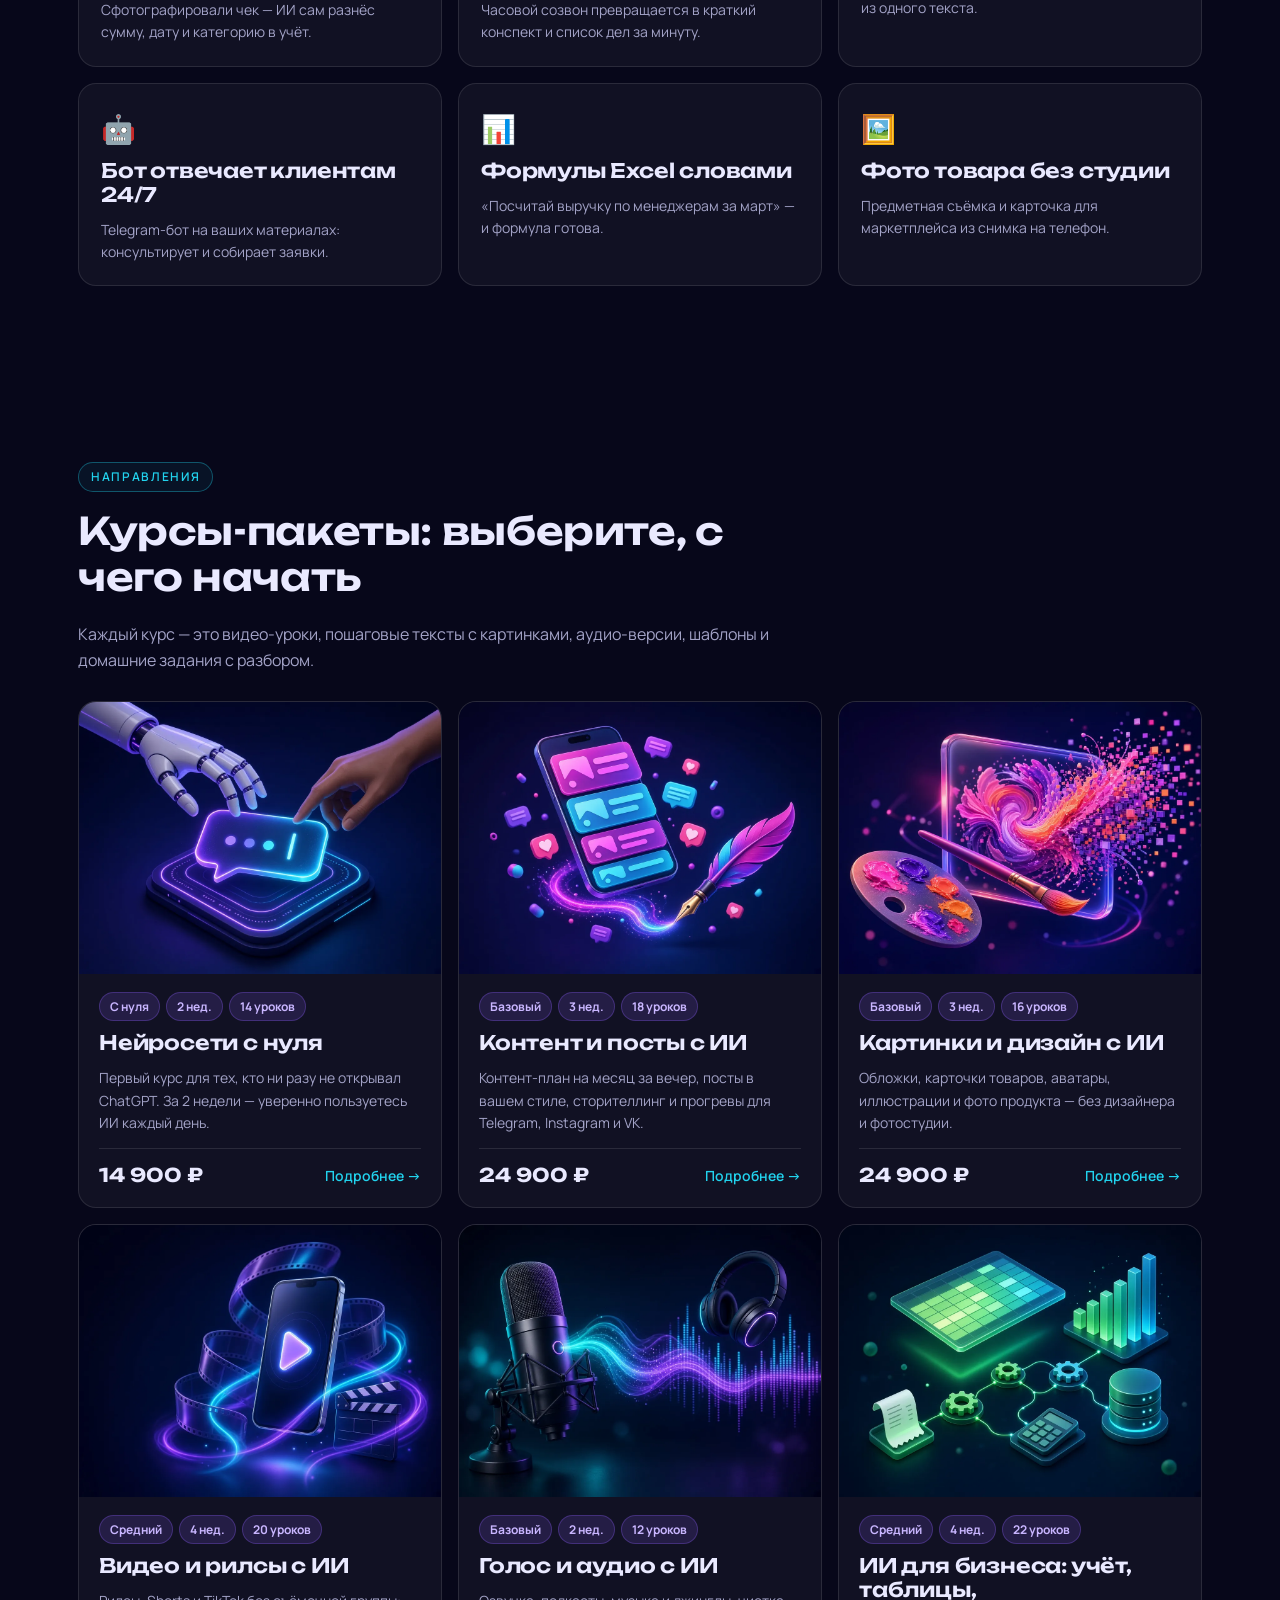
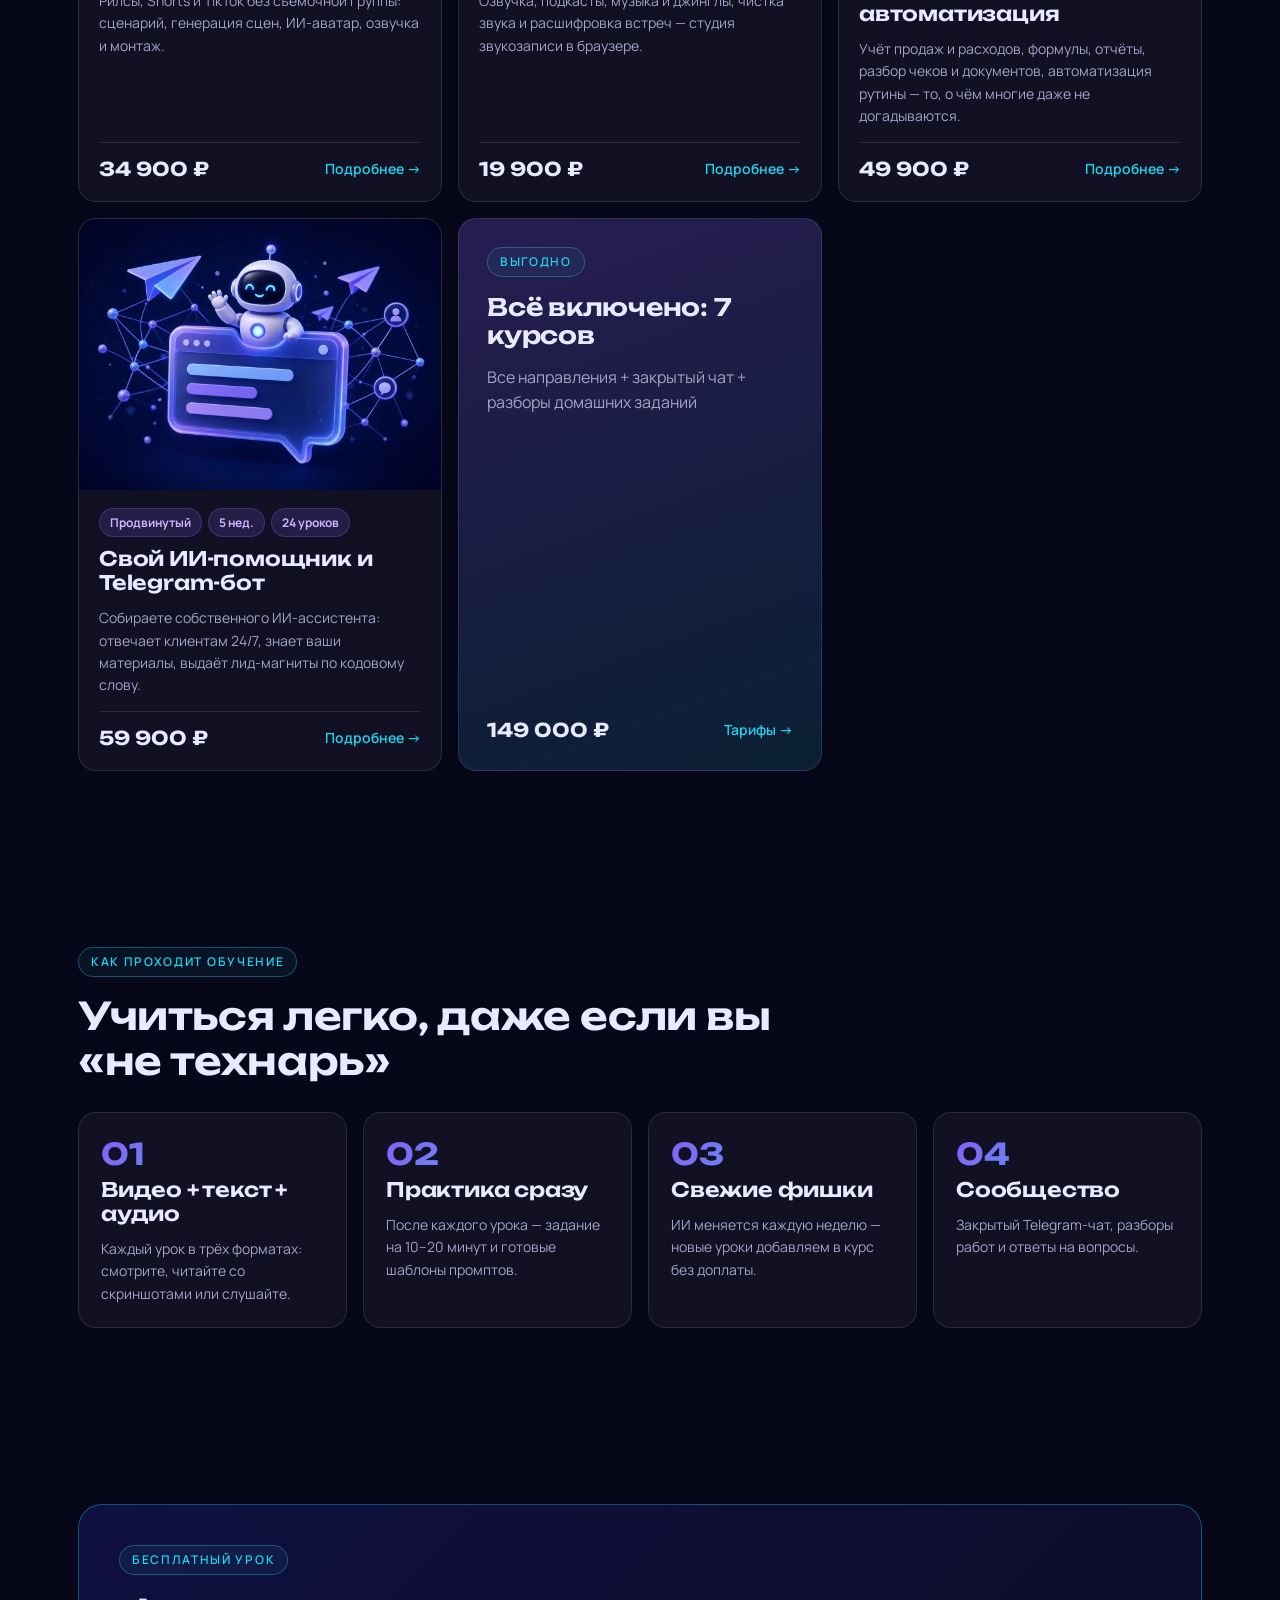
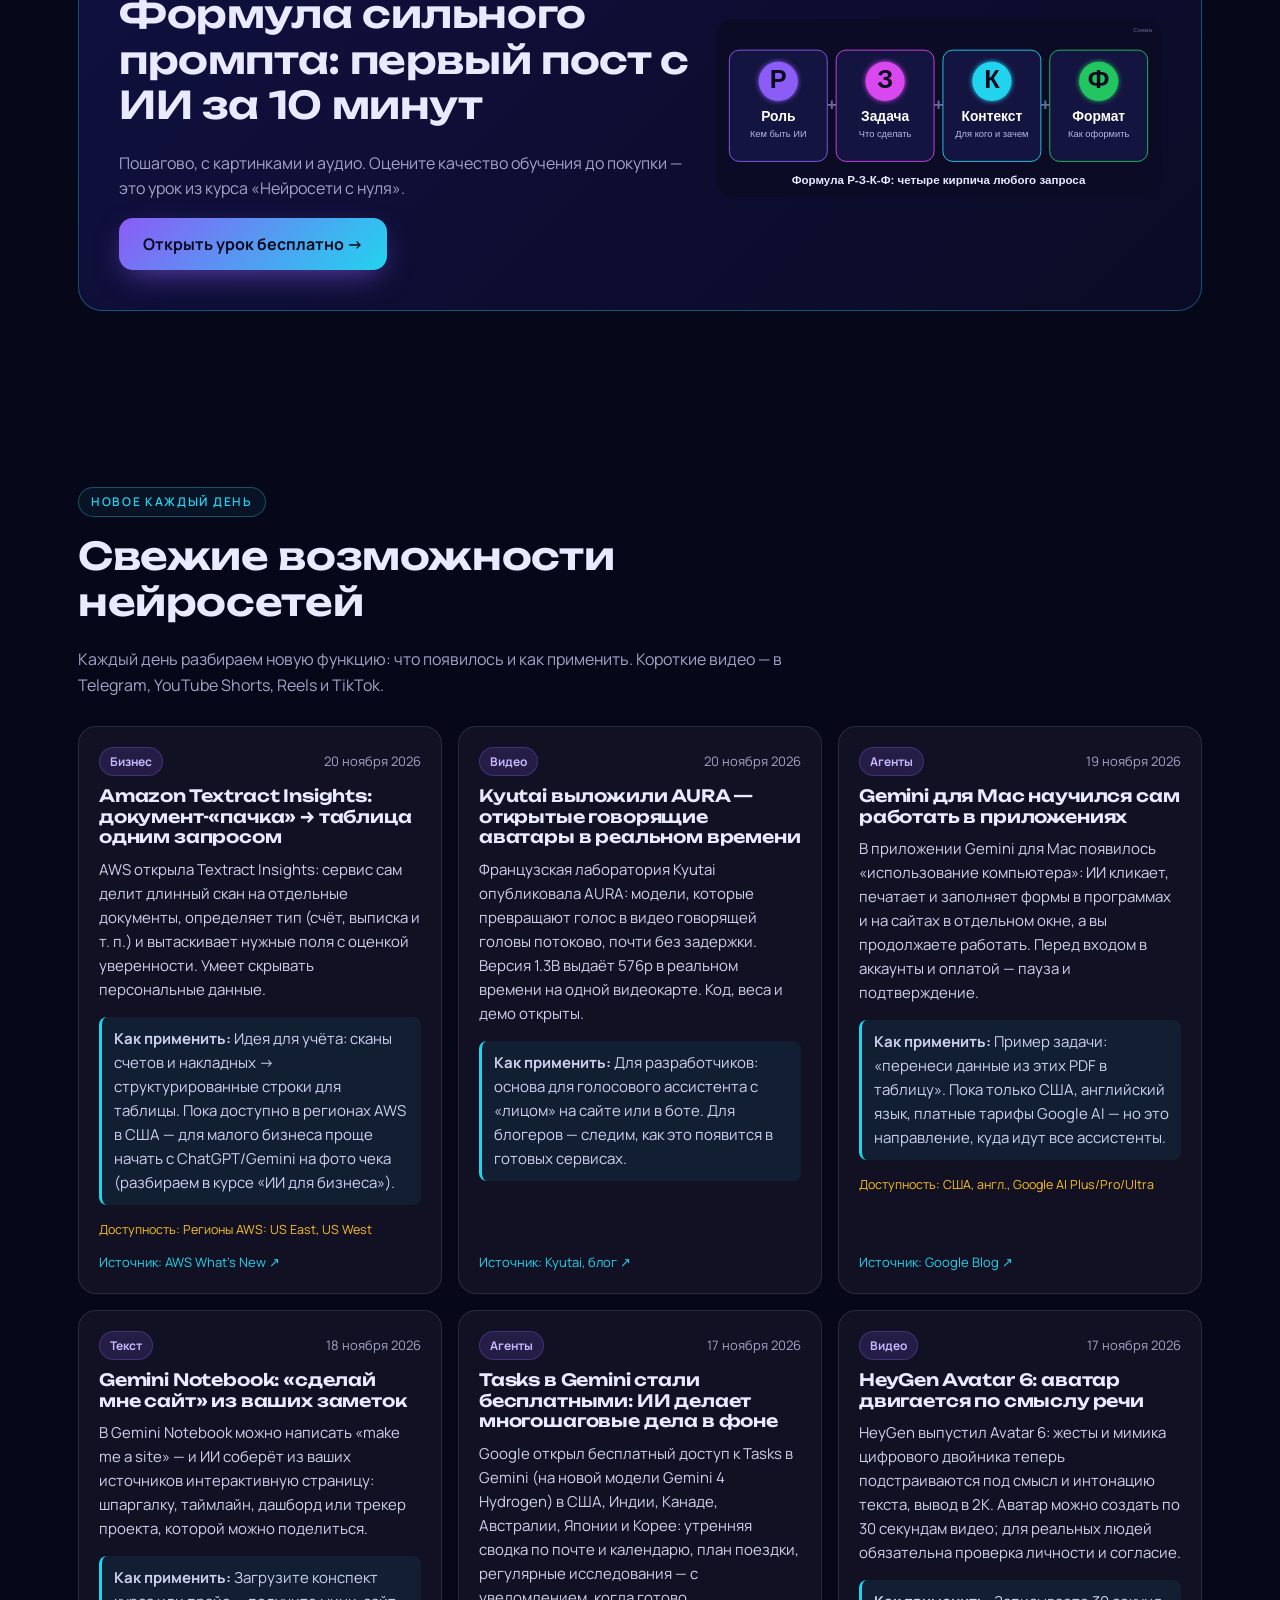
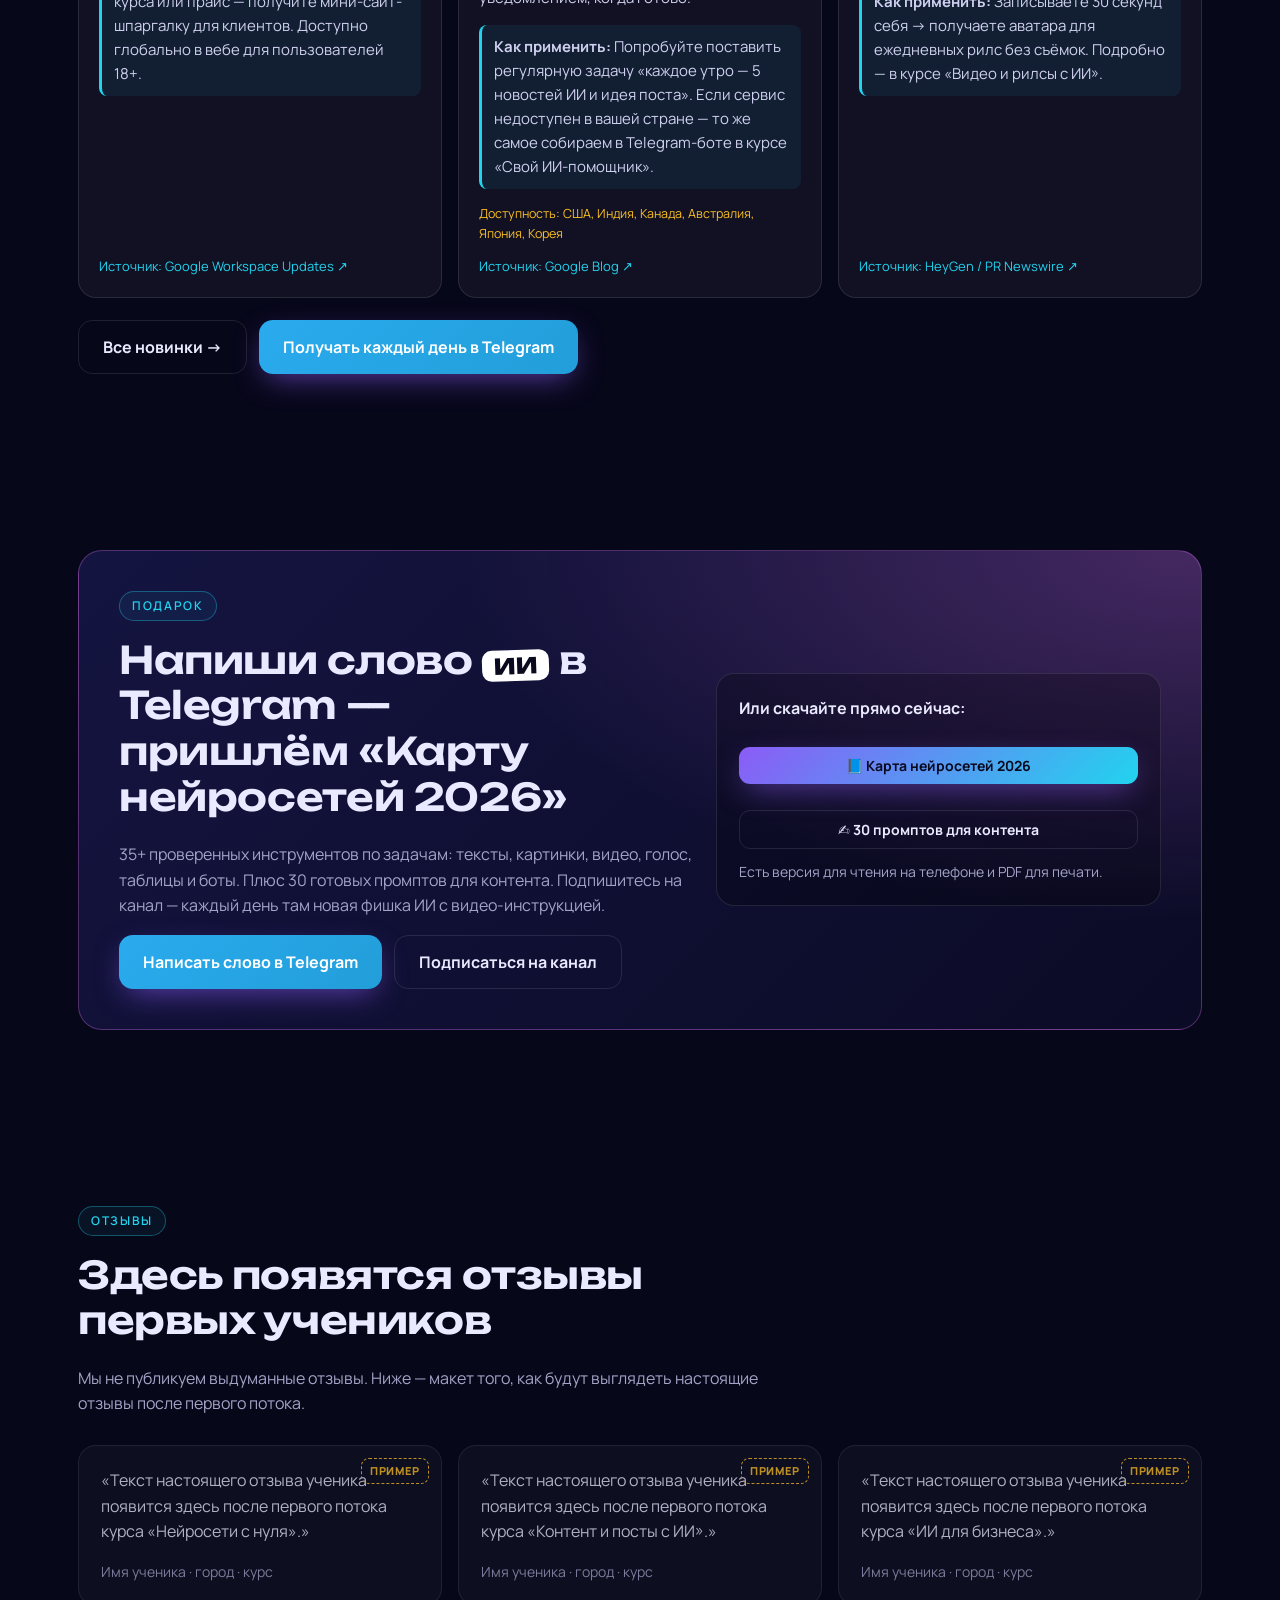
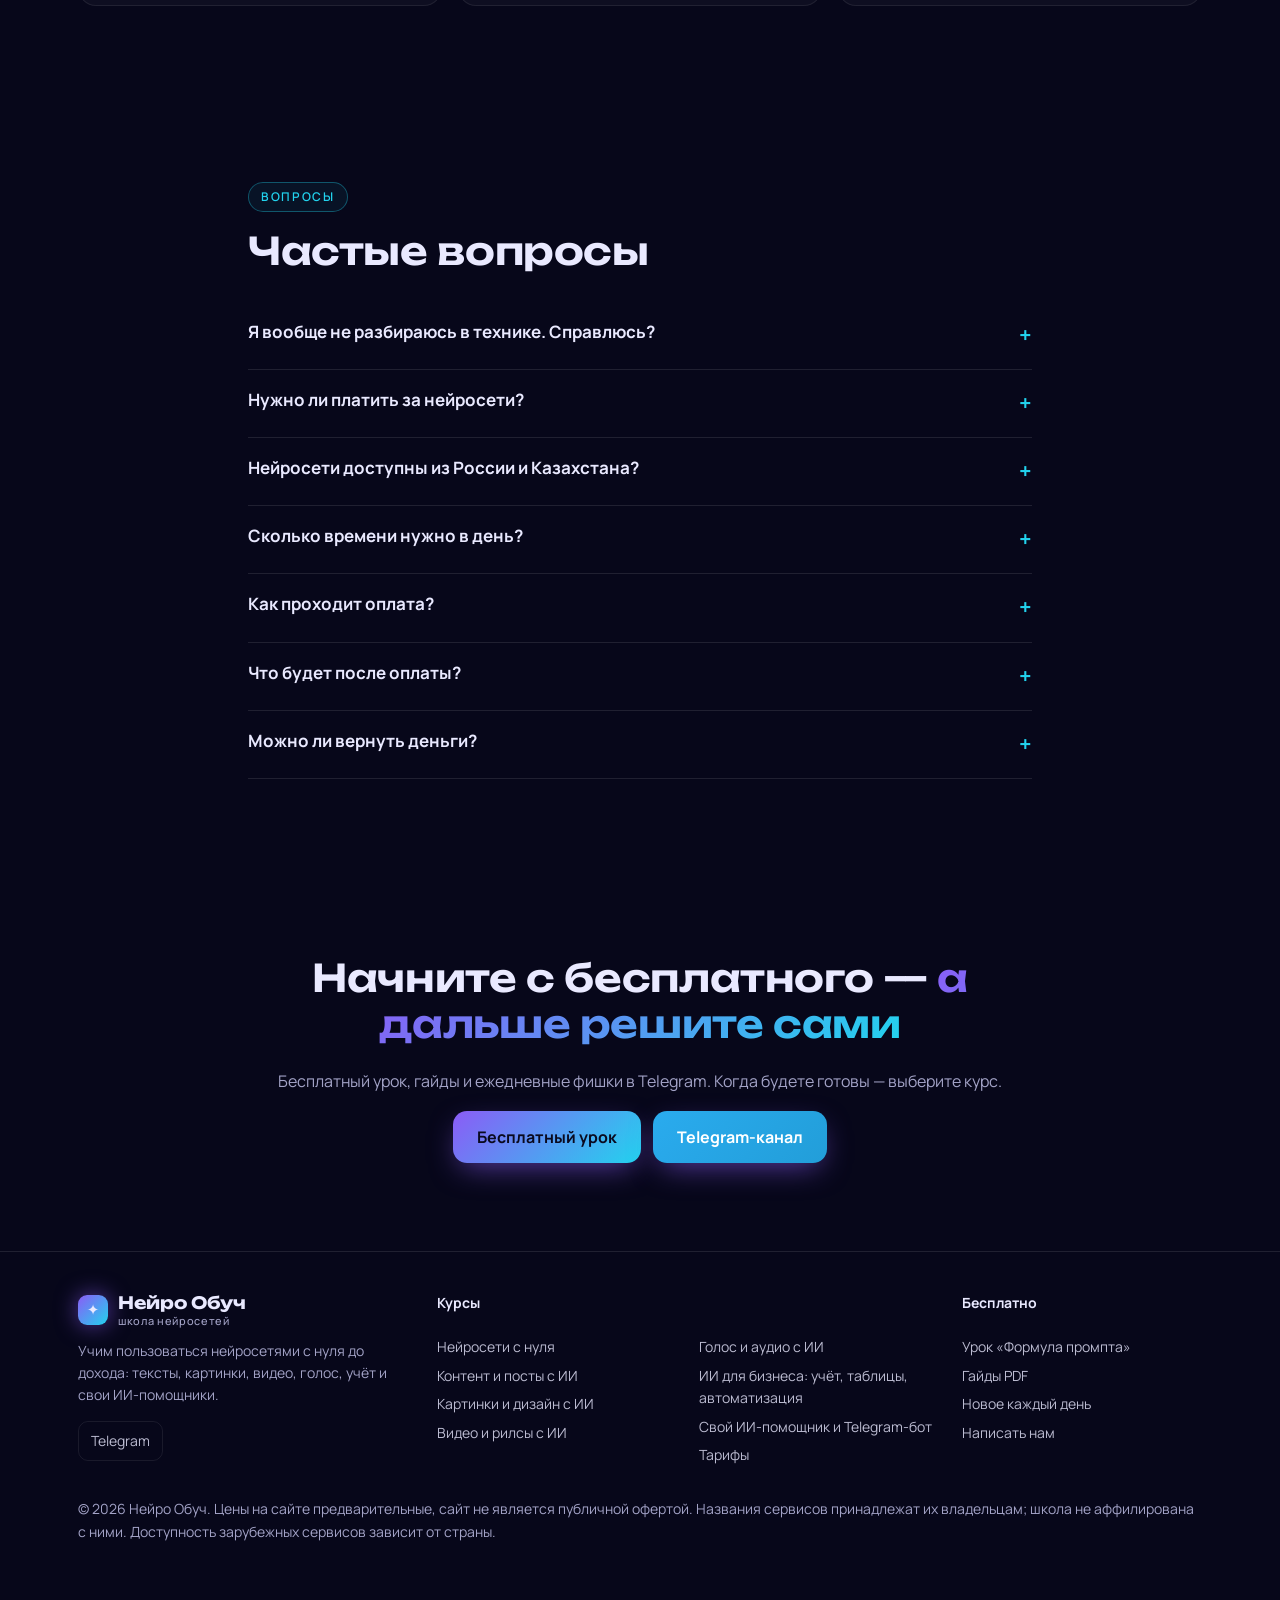
==== commit 83577a88: "Мобильный аудио-блок, скриншоты" ====
--- a/index.html
+++ b/index.html
@@ -10,7 +10,7 @@
 <link rel="icon" href="assets/img/favicon.svg" type="image/svg+xml">
 <link rel="preconnect" href="https://fonts.googleapis.com"><link rel="preconnect" href="https://fonts.gstatic.com" crossorigin>
 <link href="https://fonts.googleapis.com/css2?family=Manrope:wght@400;500;600;700;800&family=Unbounded:wght@500;600;700&display=swap&subset=cyrillic" rel="stylesheet">
-<link rel="stylesheet" href="assets/css/style.css?v=3">
+<link rel="stylesheet" href="assets/css/style.css?v=4">
 </head><body>
 <header class="top"><div class="wrap">
 <a class="logo" href=""><span class="logo-mark" aria-hidden="true">✦</span><span>Нейро Обуч<small>школа нейросетей</small></span></a>
@@ -108,5 +108,5 @@
 <div><b style="color:var(--txt)">Бесплатно</b><br><br><a href="urok/formula-prompta/">Урок «Формула промпта»</a><a href="gaydy/">Гайды PDF</a><a href="novoe/">Новое каждый день</a><a data-link="contact" href="#">Написать нам</a></div>
 </div><div class="wrap"><p class="small" style="margin-top:26px">© 2026 Нейро Обуч. Цены на сайте предварительные, сайт не является публичной офертой. Названия сервисов принадлежат их владельцам; школа не аффилирована с ними. Доступность зарубежных сервисов зависит от страны.</p></div></footer>
 <div class="mbar"><a class="btn ghost" href="urok/formula-prompta/">Бесплатный урок</a><a class="btn" href="kursy/">Выбрать курс</a></div>
-<script src="config.js?v=3"></script><script src="assets/js/app.js?v=3"></script>
+<script src="config.js?v=4"></script><script src="assets/js/app.js?v=4"></script>
 </body></html>
--- a/assets/css/style.css
+++ b/assets/css/style.css
@@ -53,10 +53,10 @@
 .know li{margin-bottom:10px}.ico{font-size:28px;margin-bottom:8px}
 .ph{position:absolute;top:12px;right:12px;font-size:11px;font-weight:800;letter-spacing:.08em;color:#fbbf24;border:1px dashed #fbbf24;padding:3px 8px;border-radius:8px}
 /* audio */
-.audio{display:grid;gap:18px;align-items:center;background:linear-gradient(135deg,rgba(139,92,246,.18),rgba(34,211,238,.08));border:1px solid rgba(139,92,246,.35);border-radius:24px;padding:22px}
-@media(min-width:800px){.audio{grid-template-columns:auto 1fr;padding:30px}}
-.audio .wave{width:74px;height:74px;border-radius:20px;background:var(--g);display:grid;place-items:center;font-size:34px;box-shadow:0 0 40px rgba(139,92,246,.6)}
-audio{width:100%;margin-top:6px;border-radius:12px}
+.audio{display:grid;grid-template-columns:56px 1fr;gap:16px;align-items:start;background:linear-gradient(135deg,rgba(139,92,246,.18),rgba(34,211,238,.08));border:1px solid rgba(139,92,246,.35);border-radius:24px;padding:22px}
+@media(min-width:800px){.audio{grid-template-columns:74px 1fr;padding:30px;align-items:center}}
+.audio .wave{width:56px;height:56px;border-radius:16px;font-size:26px!important;background:var(--g);display:grid;place-items:center;font-size:34px;box-shadow:0 0 40px rgba(139,92,246,.6)}
+audio{width:100%;margin-top:10px;border-radius:12px}.audio audio{grid-column:1/-1}
 /* feed */
 .fcard{background:var(--card);border:1px solid var(--line);border-radius:var(--r);padding:20px;display:flex;flex-direction:column}
 .fcard h3{font-size:17px}.fcard p{font-size:15px;color:#cfd0ef}.fcard .how{background:rgba(34,211,238,.07);border-left:3px solid var(--c);padding:10px 12px;border-radius:8px}
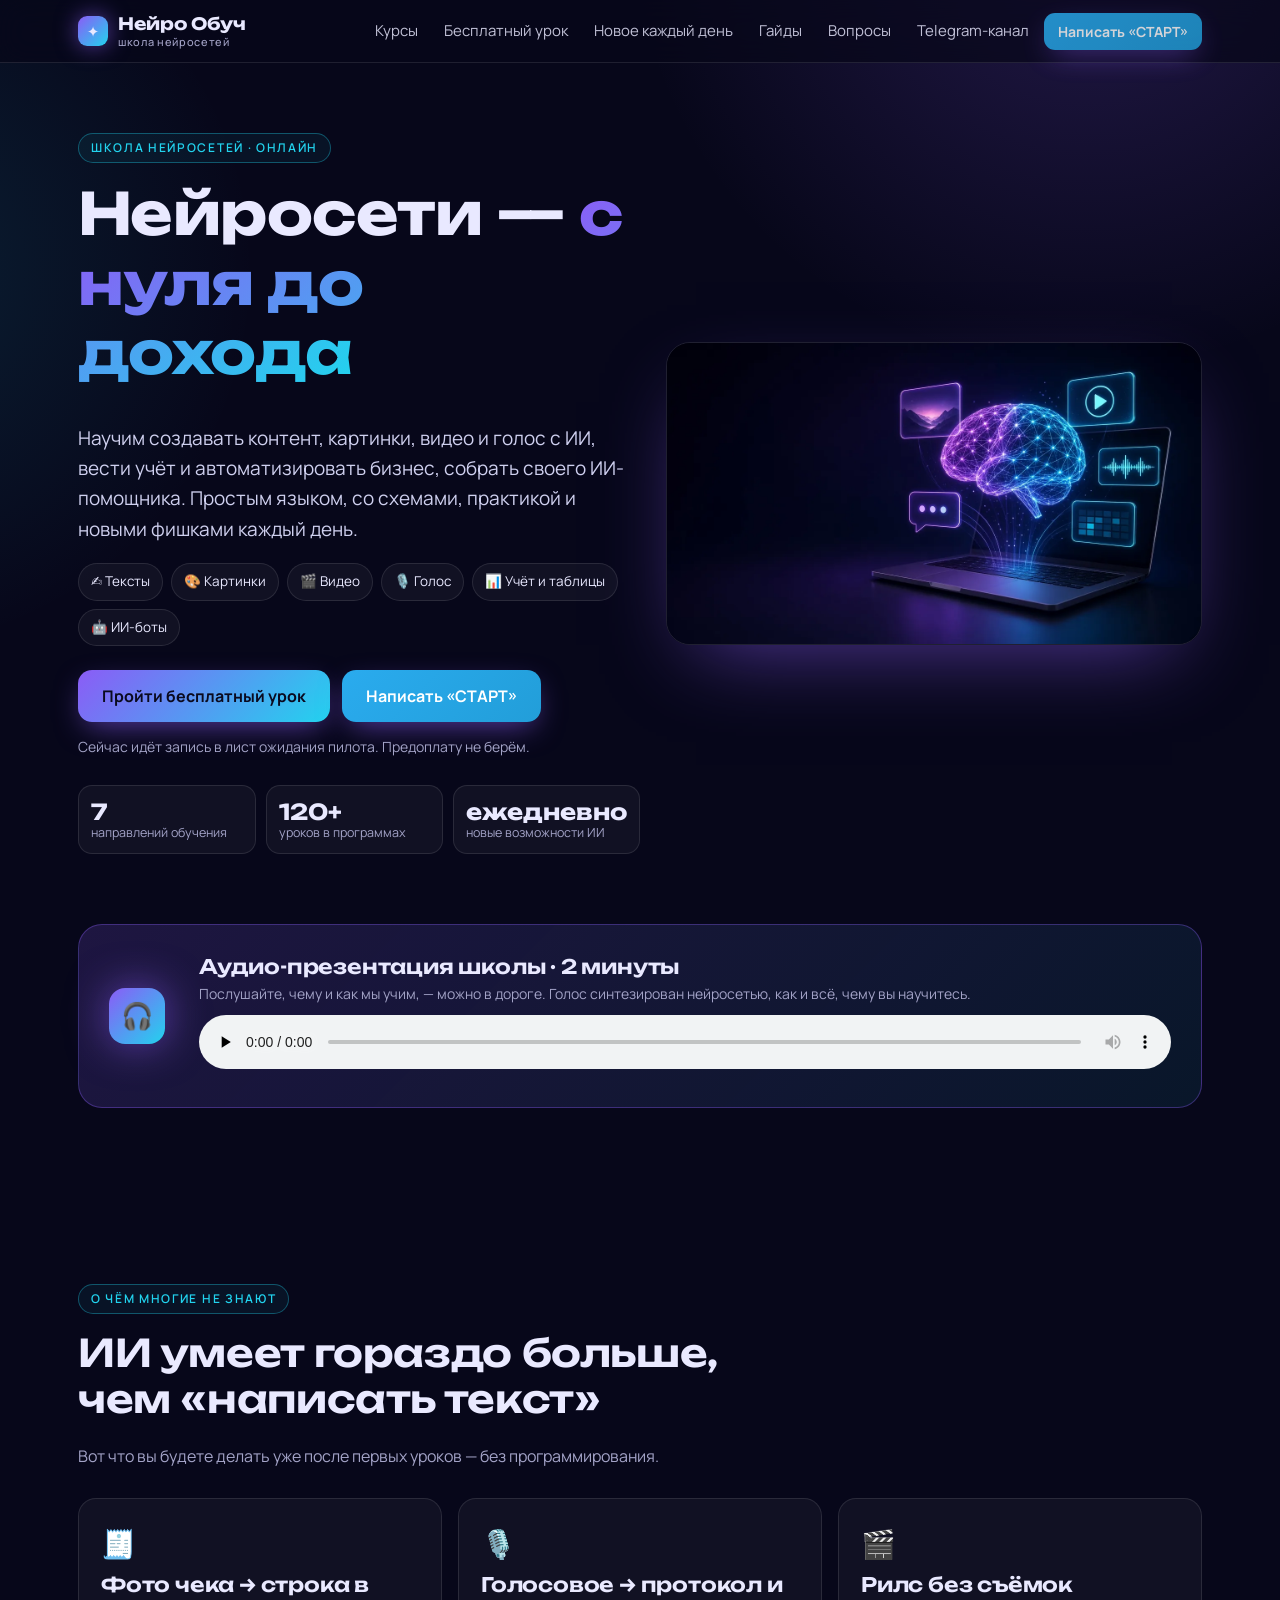
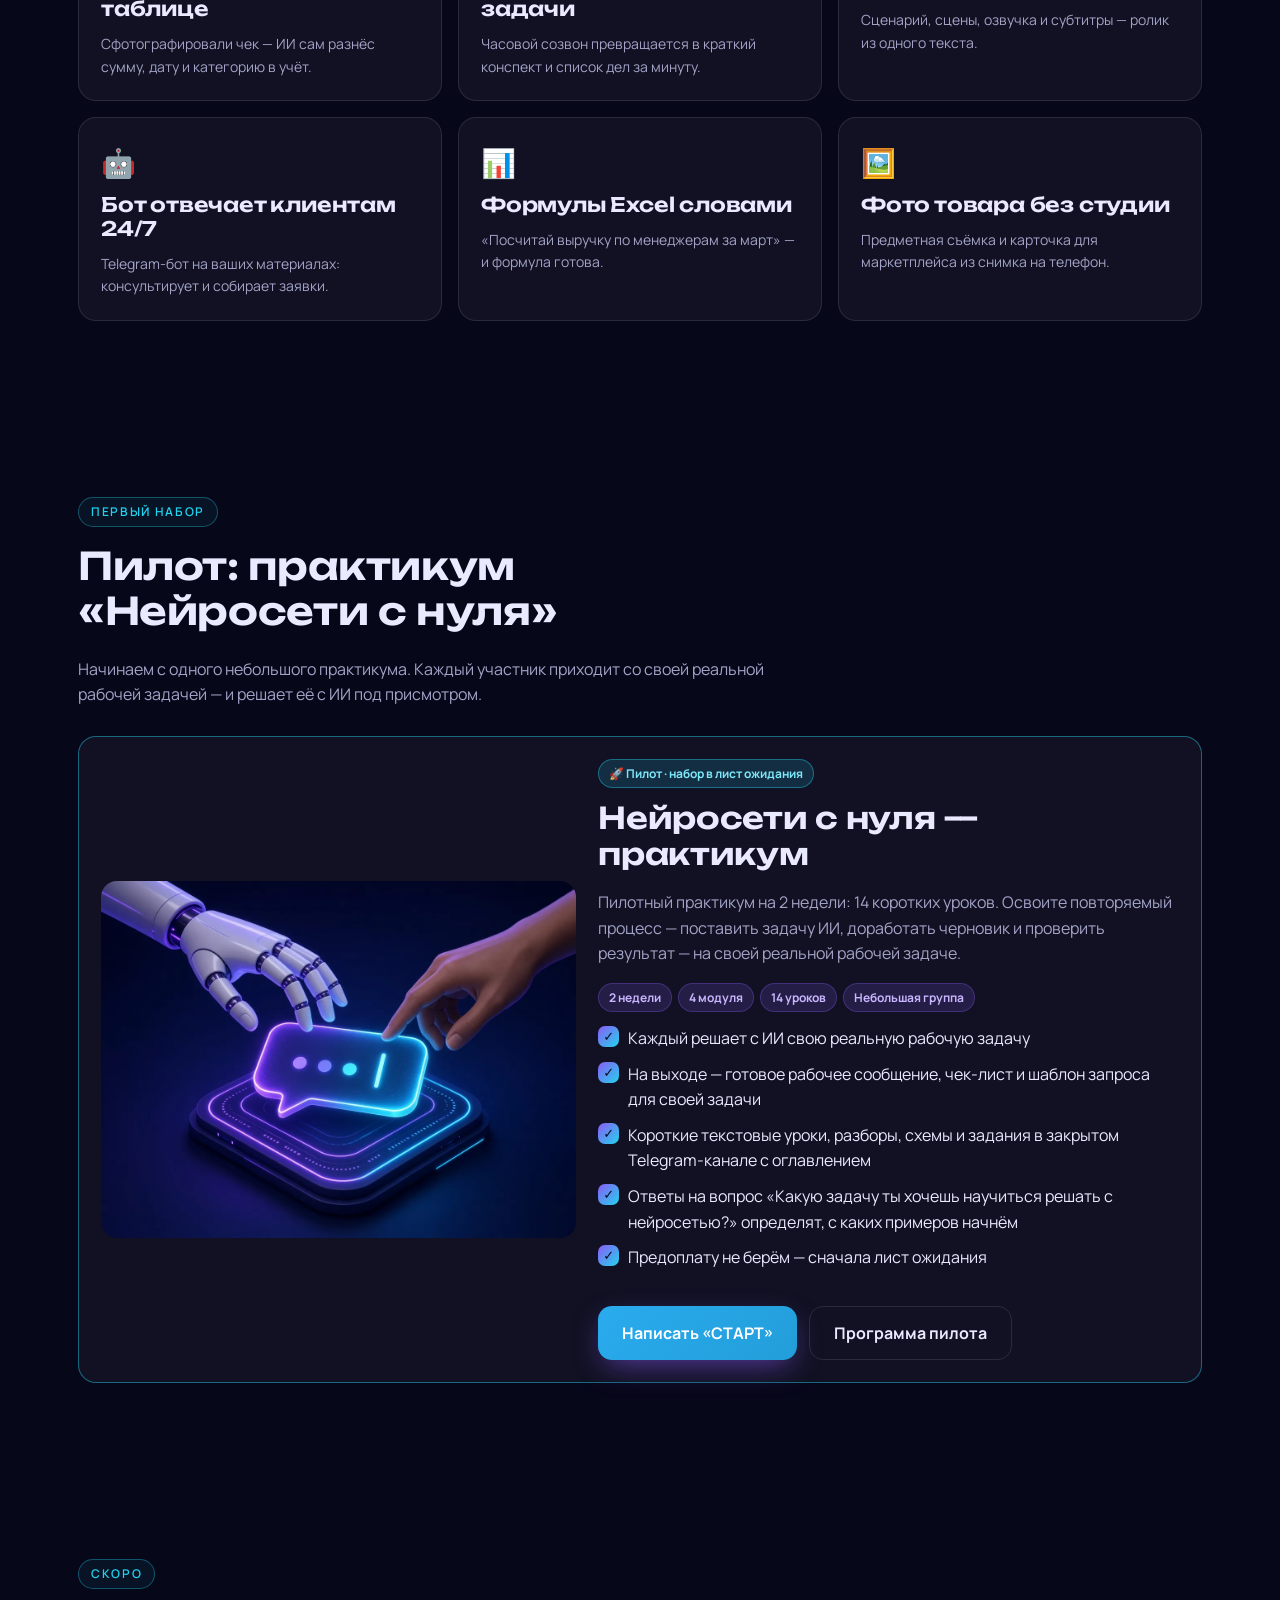
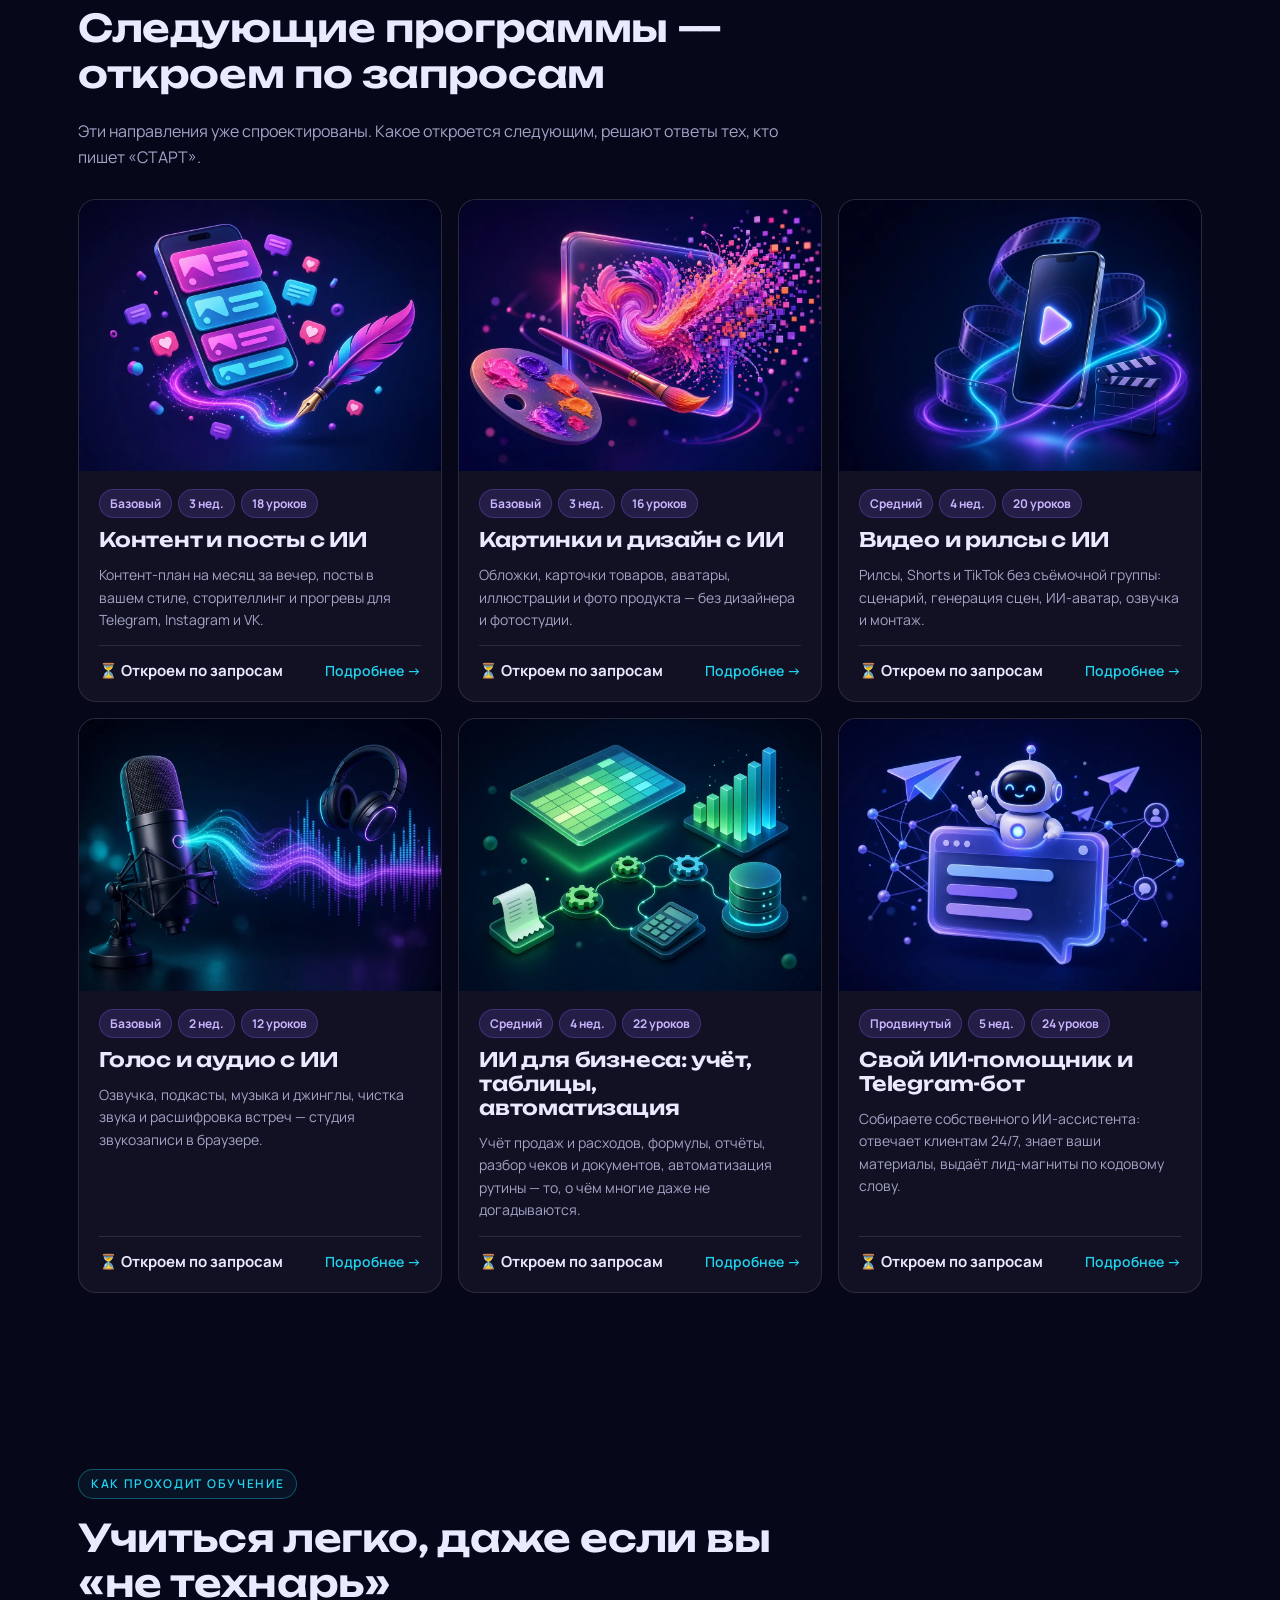
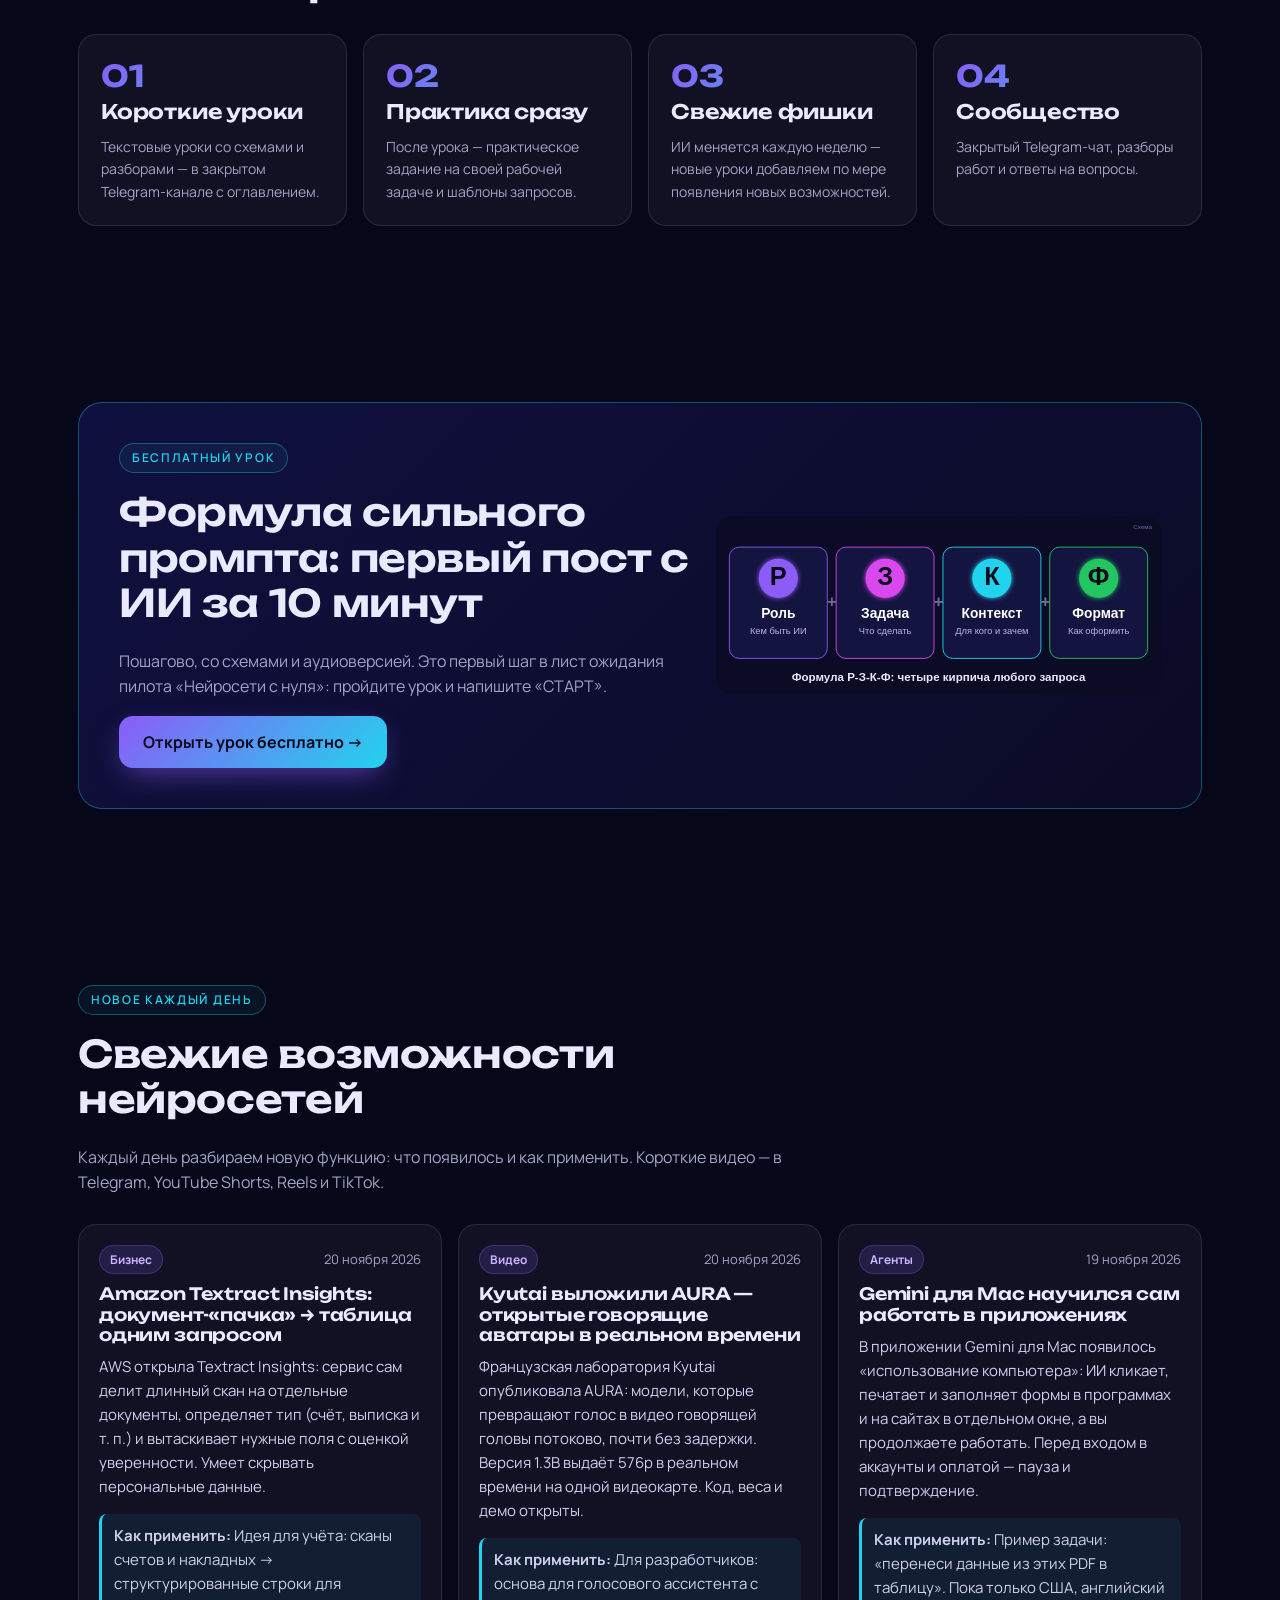
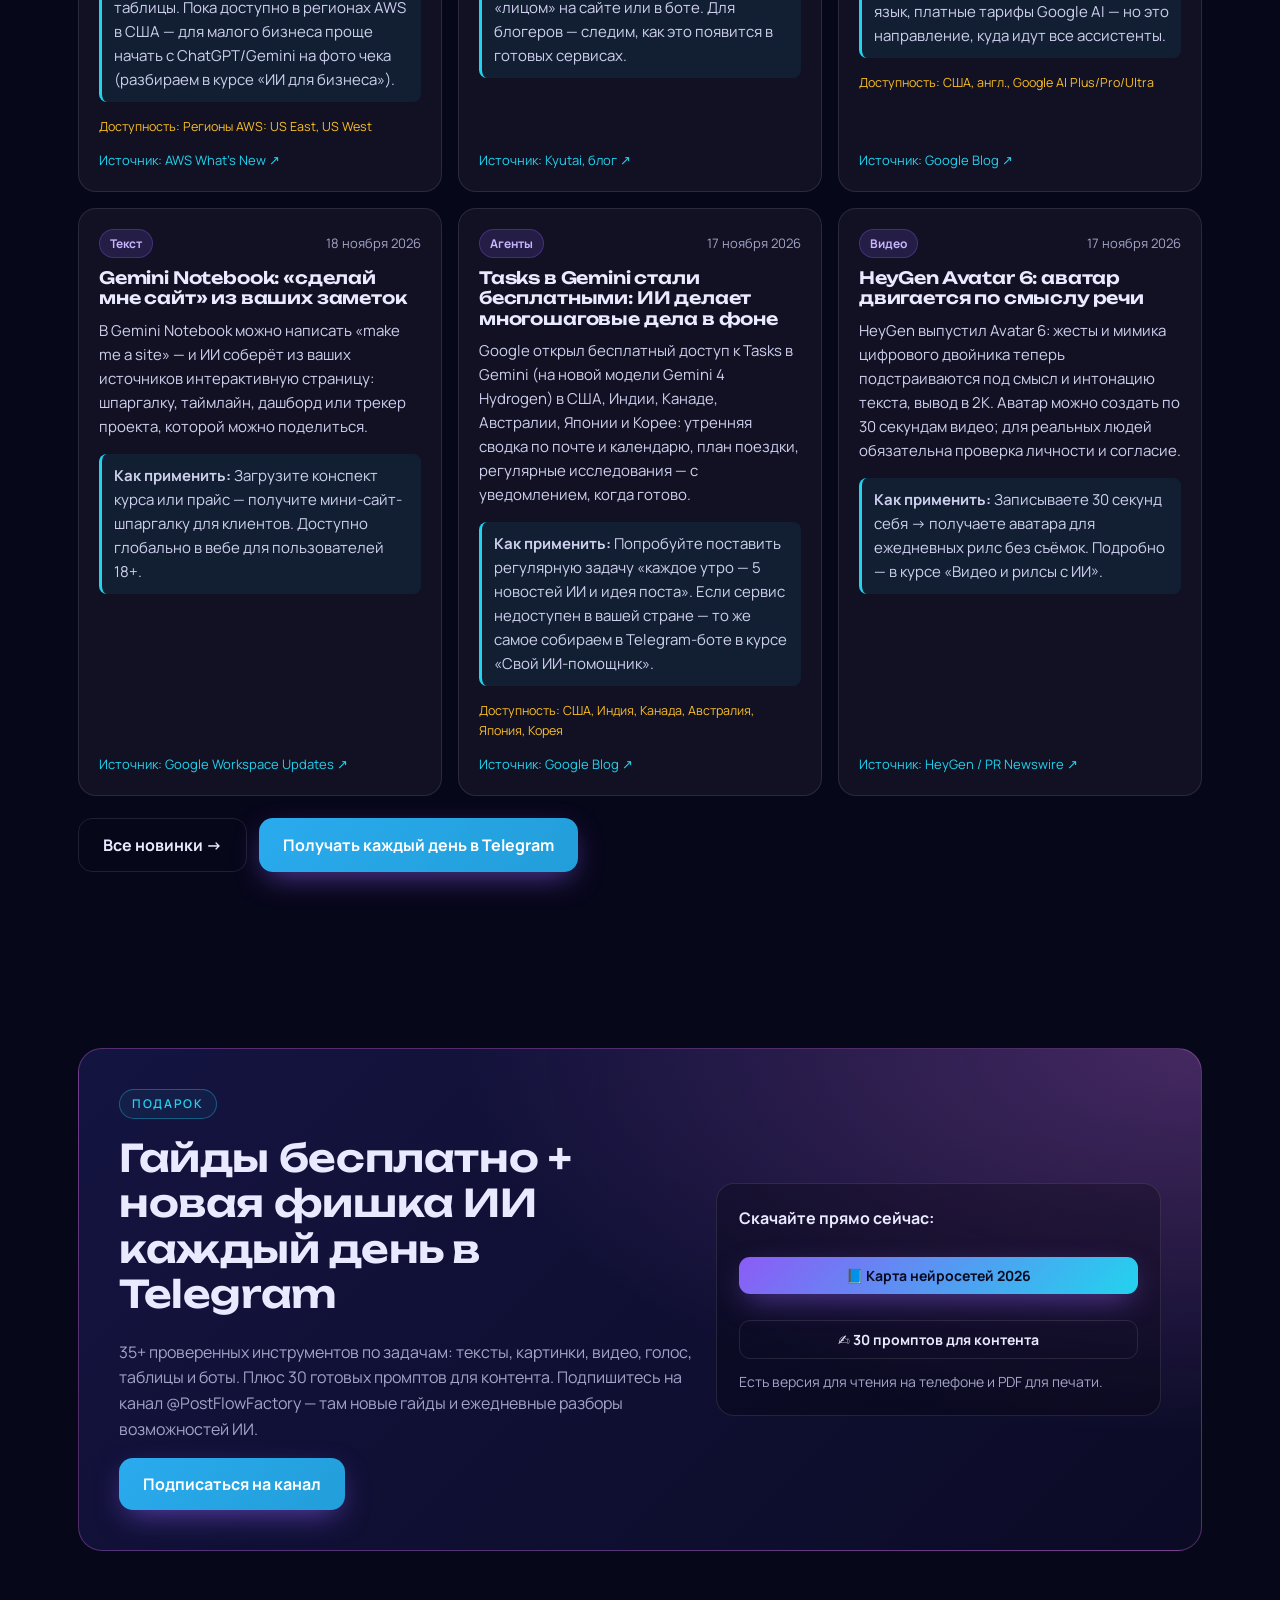
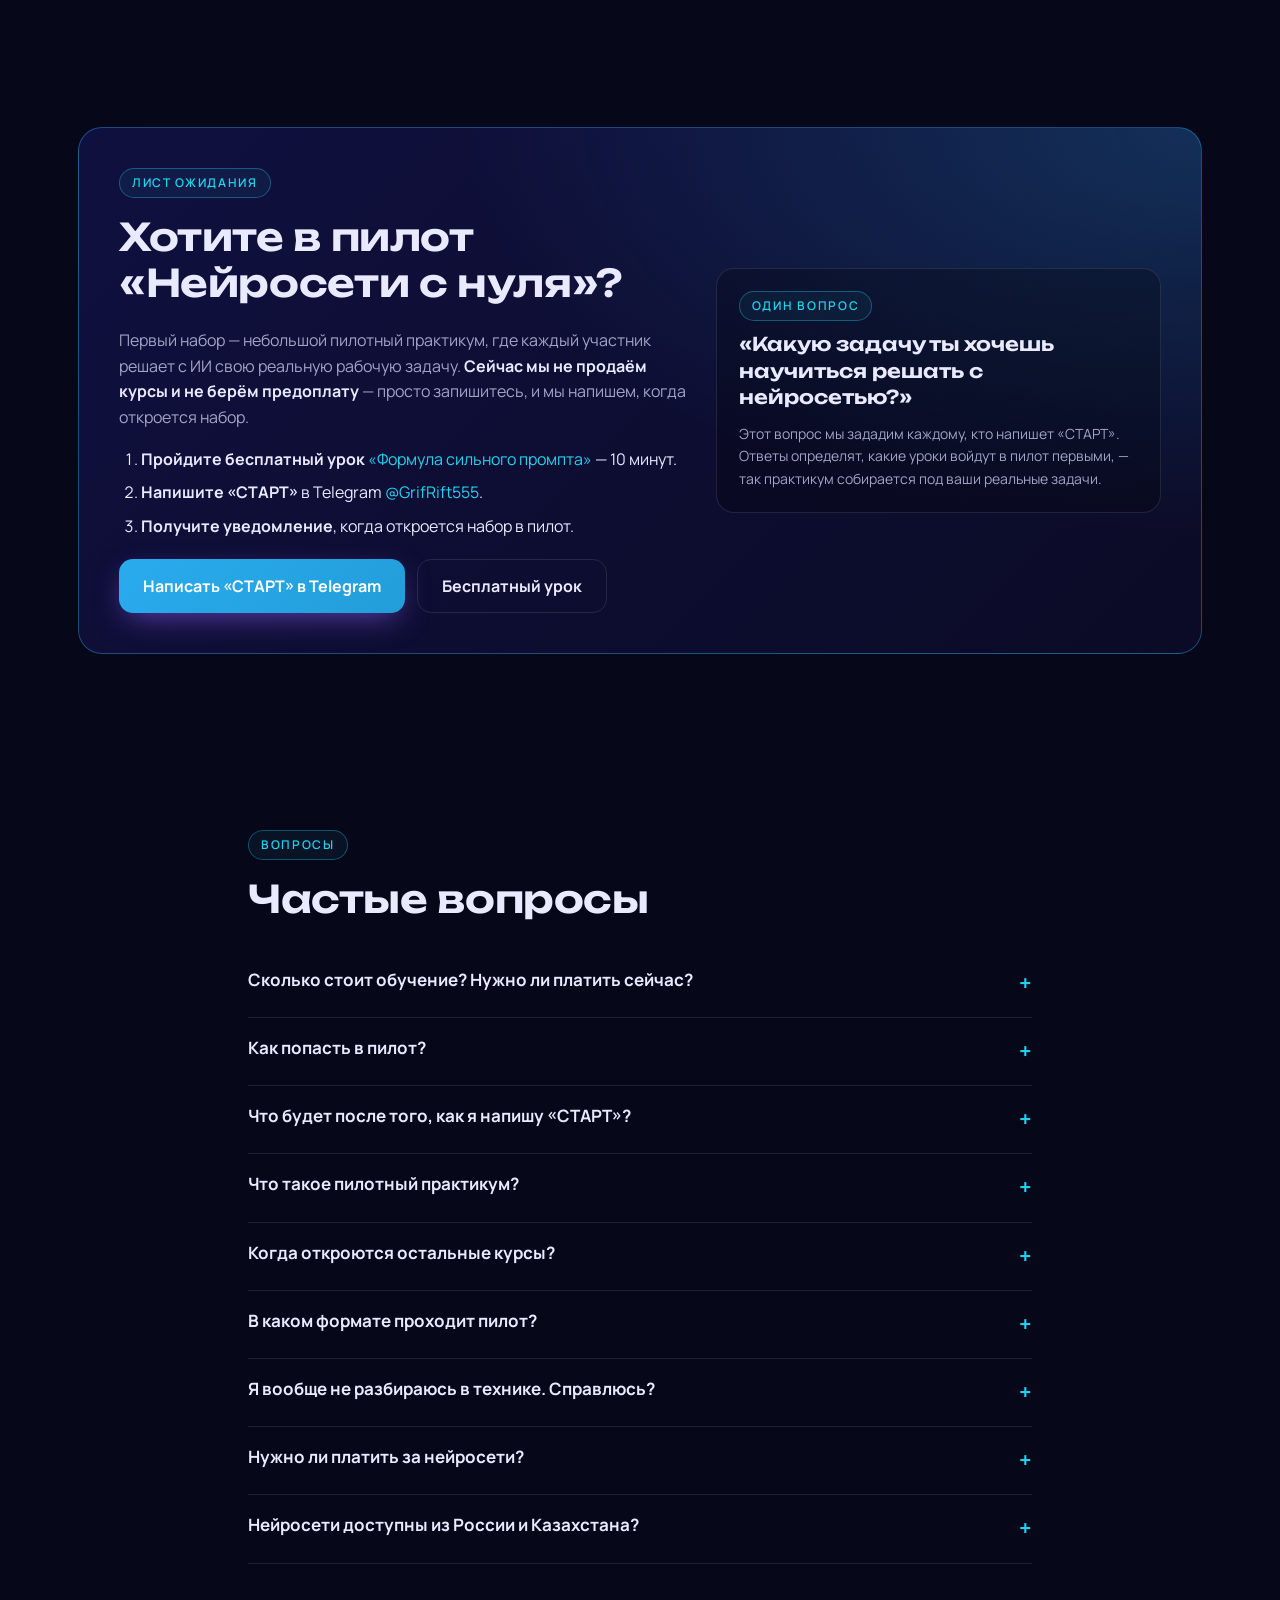
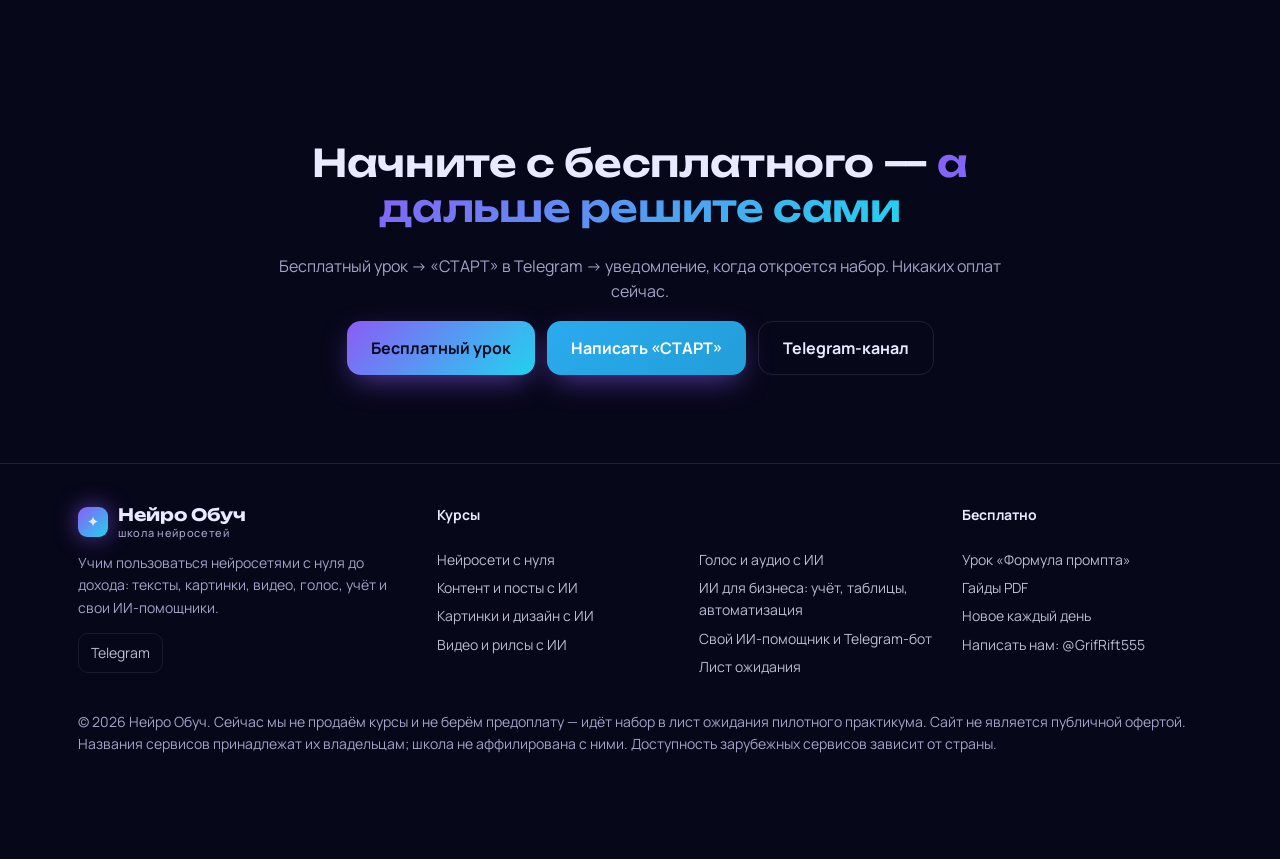
==== commit 3036e992: "Лист ожидания: без продаж и предоплаты, пилот «Нейросети с нуля» (14 уроков), воронка «СТАРТ» → @Gri" ====
--- a/index.html
+++ b/index.html
@@ -10,103 +10,114 @@
 <link rel="icon" href="assets/img/favicon.svg" type="image/svg+xml">
 <link rel="preconnect" href="https://fonts.googleapis.com"><link rel="preconnect" href="https://fonts.gstatic.com" crossorigin>
 <link href="https://fonts.googleapis.com/css2?family=Manrope:wght@400;500;600;700;800&family=Unbounded:wght@500;600;700&display=swap&subset=cyrillic" rel="stylesheet">
-<link rel="stylesheet" href="assets/css/style.css?v=4">
+<link rel="stylesheet" href="assets/css/style.css?v=6">
 </head><body>
 <header class="top"><div class="wrap">
 <a class="logo" href=""><span class="logo-mark" aria-hidden="true">✦</span><span>Нейро Обуч<small>школа нейросетей</small></span></a>
 <button class="burger" aria-label="Меню" aria-expanded="false">☰</button>
-<nav class="nav"><a href="kursy/">Курсы</a><a href="urok/formula-prompta/">Бесплатный урок</a><a href="novoe/">Новое каждый день</a><a href="gaydy/">Гайды</a><a href="#faq">Вопросы</a><a class="btn sm tg" data-link="channel" href="#">Telegram-канал</a></nav></div></header>
+<nav class="nav"><a href="kursy/">Курсы</a><a href="urok/formula-prompta/">Бесплатный урок</a><a href="novoe/">Новое каждый день</a><a href="gaydy/">Гайды</a><a href="#faq">Вопросы</a><a data-link="channel" href="https://t.me/PostFlowFactory" target="_blank" rel="noopener">Telegram-канал</a><a class="btn sm tg" data-link="waitlist" href="https://t.me/GrifRift555?text=%D0%A1%D0%A2%D0%90%D0%A0%D0%A2" target="_blank" rel="noopener">Написать «СТАРТ»</a></nav></div></header>
 <main>
 <section class="hero"><div class="wrap hero-grid">
 <div><span class="eyebrow">Школа нейросетей · онлайн</span>
 <h1>Нейросети — <span class="grad">с нуля до дохода</span></h1>
-<p class="lead">Научим создавать контент, картинки, видео и голос с ИИ, вести учёт и автоматизировать бизнес, собрать своего ИИ-помощника. Простым языком, с картинками, аудио и новыми фишками каждый день.</p>
+<p class="lead">Научим создавать контент, картинки, видео и голос с ИИ, вести учёт и автоматизировать бизнес, собрать своего ИИ-помощника. Простым языком, со схемами, практикой и новыми фишками каждый день.</p>
 <div class="chips"><span class="chip">✍️ Тексты</span><span class="chip">🎨 Картинки</span><span class="chip">🎬 Видео</span><span class="chip">🎙️ Голос</span><span class="chip">📊 Учёт и таблицы</span><span class="chip">🤖 ИИ-боты</span></div>
-<div class="btns"><a class="btn" href="urok/formula-prompta/">Пройти бесплатный урок</a><a class="btn ghost" href="kursy/">Смотреть курсы</a></div>
+<div class="btns"><a class="btn" href="urok/formula-prompta/">Пройти бесплатный урок</a><a class="btn tg" data-link="waitlist" href="https://t.me/GrifRift555?text=%D0%A1%D0%A2%D0%90%D0%A0%D0%A2" target="_blank" rel="noopener">Написать «СТАРТ»</a></div>
+<p class="small muted" style="margin:14px 0 0">Сейчас идёт запись в лист ожидания пилота. Предоплату не берём.</p>
 <div class="stats"><div class="stat"><b>7</b><span>направлений обучения</span></div><div class="stat"><b>120+</b><span>уроков в программах</span></div><div class="stat"><b>ежедневно</b><span>новые возможности ИИ</span></div></div>
 </div>
 <div class="hero-img"><img src="assets/img/hero.webp" alt="Нейросеть над ноутбуком: текст, картинки, видео, звук и таблицы" width="1280" height="720" fetchpriority="high"></div>
 </div></section>
 
 <section style="padding-top:0"><div class="wrap"><div class="audio reveal">
-<div class="wave">🎧</div><div><h3 style="margin-bottom:4px">Аудио-презентация школы · 1,5 минуты</h3>
+<div class="wave">🎧</div><div><h3 style="margin-bottom:4px">Аудио-презентация школы · 2 минуты</h3>
 <p class="muted small" style="margin:0">Послушайте, чему и как мы учим, — можно в дороге. Голос синтезирован нейросетью, как и всё, чему вы научитесь.</p>
 <audio controls preload="none" src="assets/audio/prezentaciya.mp3"></audio></div></div></div></section>
 
 <section><div class="wrap"><div class="sec-head"><span class="eyebrow">О чём многие не знают</span><h2>ИИ умеет гораздо больше, чем «написать текст»</h2><p class="muted">Вот что вы будете делать уже после первых уроков — без программирования.</p></div>
 <div class="grid g3"><div class="card glow reveal"><div class="ico">🧾</div><h3>Фото чека → строка в таблице</h3><p class="muted small" style="margin:0">Сфотографировали чек — ИИ сам разнёс сумму, дату и категорию в учёт.</p></div><div class="card glow reveal"><div class="ico">🎙️</div><h3>Голосовое → протокол и задачи</h3><p class="muted small" style="margin:0">Часовой созвон превращается в краткий конспект и список дел за минуту.</p></div><div class="card glow reveal"><div class="ico">🎬</div><h3>Рилс без съёмок</h3><p class="muted small" style="margin:0">Сценарий, сцены, озвучка и субтитры — ролик из одного текста.</p></div><div class="card glow reveal"><div class="ico">🤖</div><h3>Бот отвечает клиентам 24/7</h3><p class="muted small" style="margin:0">Telegram-бот на ваших материалах: консультирует и собирает заявки.</p></div><div class="card glow reveal"><div class="ico">📊</div><h3>Формулы Excel словами</h3><p class="muted small" style="margin:0">«Посчитай выручку по менеджерам за март» — и формула готова.</p></div><div class="card glow reveal"><div class="ico">🖼️</div><h3>Фото товара без студии</h3><p class="muted small" style="margin:0">Предметная съёмка и карточка для маркетплейса из снимка на телефон.</p></div></div></div></section>
 
-<section id="kursy"><div class="wrap"><div class="sec-head"><span class="eyebrow">Направления</span><h2>Курсы-пакеты: выберите, с чего начать</h2><p class="muted">Каждый курс — это видео-уроки, пошаговые тексты с картинками, аудио-версии, шаблоны и домашние задания с разбором.</p></div>
-<div class="grid g3"><a class="card ccard glow reveal" href="kursy/s-nulya/"><img src="assets/img/c-nul.webp" alt="Иллюстрация к курсу «Нейросети с нуля»" loading="lazy" width="1152" height="864">
-<div class="body"><div class="meta"><span class="tag">С нуля</span><span class="tag">2 нед.</span><span class="tag">14 уроков</span></div>
-<h3>Нейросети с нуля</h3><p class="muted small">Первый курс для тех, кто ни разу не открывал ChatGPT. За 2 недели — уверенно пользуетесь ИИ каждый день.</p>
-<div class="price">14 900 ₽<span>Подробнее →</span></div></div></a><a class="card ccard glow reveal" href="kursy/kontent/"><img src="assets/img/c-kontent.webp" alt="Иллюстрация к курсу «Контент и посты с ИИ»" loading="lazy" width="1152" height="864">
+<section id="kursy"><div class="wrap"><div class="sec-head"><span class="eyebrow">Первый набор</span><h2>Пилот: практикум «Нейросети с нуля»</h2><p class="muted">Начинаем с одного небольшого практикума. Каждый участник приходит со своей реальной рабочей задачей — и решает её с ИИ под присмотром.</p></div>
+<div class="card glow reveal pilot"><div class="pilot-grid"><img src="assets/img/c-nul.webp" alt="Иллюстрация к практикуму «Нейросети с нуля»" loading="lazy" width="1152" height="864" style="border-radius:16px">
+<div><span class="tag" style="background:rgba(34,211,238,.15);color:#7ee8fa;border-color:rgba(34,211,238,.4)">🚀 Пилот · набор в лист ожидания</span>
+<h3 style="font-size:clamp(22px,5vw,30px);margin-top:12px">Нейросети с нуля — практикум</h3>
+<p class="muted">Пилотный практикум на 2 недели: 14 коротких уроков. Освоите повторяемый процесс — поставить задачу ИИ, доработать черновик и проверить результат — на своей реальной рабочей задаче.</p>
+<div class="meta" style="display:flex;flex-wrap:wrap;gap:6px;margin-bottom:14px"><span class="tag">2 недели</span><span class="tag">4 модуля</span><span class="tag">14 уроков</span><span class="tag">Небольшая группа</span></div>
+<ul class="check"><li>Каждый решает с ИИ свою реальную рабочую задачу</li><li>На выходе — готовое рабочее сообщение, чек-лист и шаблон запроса для своей задачи</li><li>Короткие текстовые уроки, разборы, схемы и задания в закрытом Telegram-канале с оглавлением</li><li>Ответы на вопрос «Какую задачу ты хочешь научиться решать с нейросетью?» определят, с каких примеров начнём</li><li>Предоплату не берём — сначала лист ожидания</li></ul><br>
+<div class="btns"><a class="btn tg" data-link="waitlist" href="https://t.me/GrifRift555?text=%D0%A1%D0%A2%D0%90%D0%A0%D0%A2" target="_blank" rel="noopener">Написать «СТАРТ»</a><a class="btn ghost" href="kursy/s-nulya/">Программа пилота</a></div></div></div></div></div></section>
+
+<section id="next"><div class="wrap"><div class="sec-head"><span class="eyebrow">Скоро</span><h2>Следующие программы — откроем по запросам</h2><p class="muted">Эти направления уже спроектированы. Какое откроется следующим, решают ответы тех, кто пишет «СТАРТ».</p></div>
+<div class="grid g3"><a class="card ccard glow reveal" href="kursy/kontent/"><img src="assets/img/c-kontent.webp" alt="Иллюстрация к курсу «Контент и посты с ИИ»" loading="lazy" width="1152" height="864">
 <div class="body"><div class="meta"><span class="tag">Базовый</span><span class="tag">3 нед.</span><span class="tag">18 уроков</span></div>
 <h3>Контент и посты с ИИ</h3><p class="muted small">Контент-план на месяц за вечер, посты в вашем стиле, сторителлинг и прогревы для Telegram, Instagram и VK.</p>
-<div class="price">24 900 ₽<span>Подробнее →</span></div></div></a><a class="card ccard glow reveal" href="kursy/kartinki/"><img src="assets/img/c-kartinki.webp" alt="Иллюстрация к курсу «Картинки и дизайн с ИИ»" loading="lazy" width="1152" height="864">
+<div class="price"><span style="color:var(--txt);font:700 15px var(--bf)">⏳ Откроем по запросам</span><span>Подробнее →</span></div></div></a><a class="card ccard glow reveal" href="kursy/kartinki/"><img src="assets/img/c-kartinki.webp" alt="Иллюстрация к курсу «Картинки и дизайн с ИИ»" loading="lazy" width="1152" height="864">
 <div class="body"><div class="meta"><span class="tag">Базовый</span><span class="tag">3 нед.</span><span class="tag">16 уроков</span></div>
 <h3>Картинки и дизайн с ИИ</h3><p class="muted small">Обложки, карточки товаров, аватары, иллюстрации и фото продукта — без дизайнера и фотостудии.</p>
-<div class="price">24 900 ₽<span>Подробнее →</span></div></div></a><a class="card ccard glow reveal" href="kursy/video/"><img src="assets/img/c-video.webp" alt="Иллюстрация к курсу «Видео и рилсы с ИИ»" loading="lazy" width="1152" height="864">
+<div class="price"><span style="color:var(--txt);font:700 15px var(--bf)">⏳ Откроем по запросам</span><span>Подробнее →</span></div></div></a><a class="card ccard glow reveal" href="kursy/video/"><img src="assets/img/c-video.webp" alt="Иллюстрация к курсу «Видео и рилсы с ИИ»" loading="lazy" width="1152" height="864">
 <div class="body"><div class="meta"><span class="tag">Средний</span><span class="tag">4 нед.</span><span class="tag">20 уроков</span></div>
 <h3>Видео и рилсы с ИИ</h3><p class="muted small">Рилсы, Shorts и TikTok без съёмочной группы: сценарий, генерация сцен, ИИ-аватар, озвучка и монтаж.</p>
-<div class="price">34 900 ₽<span>Подробнее →</span></div></div></a><a class="card ccard glow reveal" href="kursy/golos/"><img src="assets/img/c-golos.webp" alt="Иллюстрация к курсу «Голос и аудио с ИИ»" loading="lazy" width="1152" height="864">
+<div class="price"><span style="color:var(--txt);font:700 15px var(--bf)">⏳ Откроем по запросам</span><span>Подробнее →</span></div></div></a><a class="card ccard glow reveal" href="kursy/golos/"><img src="assets/img/c-golos.webp" alt="Иллюстрация к курсу «Голос и аудио с ИИ»" loading="lazy" width="1152" height="864">
 <div class="body"><div class="meta"><span class="tag">Базовый</span><span class="tag">2 нед.</span><span class="tag">12 уроков</span></div>
 <h3>Голос и аудио с ИИ</h3><p class="muted small">Озвучка, подкасты, музыка и джинглы, чистка звука и расшифровка встреч — студия звукозаписи в браузере.</p>
-<div class="price">19 900 ₽<span>Подробнее →</span></div></div></a><a class="card ccard glow reveal" href="kursy/biznes/"><img src="assets/img/c-biznes.webp" alt="Иллюстрация к курсу «ИИ для бизнеса: учёт, таблицы, автоматизация»" loading="lazy" width="1152" height="864">
+<div class="price"><span style="color:var(--txt);font:700 15px var(--bf)">⏳ Откроем по запросам</span><span>Подробнее →</span></div></div></a><a class="card ccard glow reveal" href="kursy/biznes/"><img src="assets/img/c-biznes.webp" alt="Иллюстрация к курсу «ИИ для бизнеса: учёт, таблицы, автоматизация»" loading="lazy" width="1152" height="864">
 <div class="body"><div class="meta"><span class="tag">Средний</span><span class="tag">4 нед.</span><span class="tag">22 уроков</span></div>
 <h3>ИИ для бизнеса: учёт, таблицы, автоматизация</h3><p class="muted small">Учёт продаж и расходов, формулы, отчёты, разбор чеков и документов, автоматизация рутины — то, о чём многие даже не догадываются.</p>
-<div class="price">49 900 ₽<span>Подробнее →</span></div></div></a><a class="card ccard glow reveal" href="kursy/ii-pomoshchnik/"><img src="assets/img/c-bot.webp" alt="Иллюстрация к курсу «Свой ИИ-помощник и Telegram-бот»" loading="lazy" width="1152" height="864">
+<div class="price"><span style="color:var(--txt);font:700 15px var(--bf)">⏳ Откроем по запросам</span><span>Подробнее →</span></div></div></a><a class="card ccard glow reveal" href="kursy/ii-pomoshchnik/"><img src="assets/img/c-bot.webp" alt="Иллюстрация к курсу «Свой ИИ-помощник и Telegram-бот»" loading="lazy" width="1152" height="864">
 <div class="body"><div class="meta"><span class="tag">Продвинутый</span><span class="tag">5 нед.</span><span class="tag">24 уроков</span></div>
 <h3>Свой ИИ-помощник и Telegram-бот</h3><p class="muted small">Собираете собственного ИИ-ассистента: отвечает клиентам 24/7, знает ваши материалы, выдаёт лид-магниты по кодовому слову.</p>
-<div class="price">59 900 ₽<span>Подробнее →</span></div></div></a>
-<a class="card ccard glow reveal" href="kursy/#tarify" style="justify-content:center;padding:28px;background:linear-gradient(160deg,rgba(139,92,246,.25),rgba(34,211,238,.12))"><span class="eyebrow" style="align-self:flex-start">Выгодно</span><h3 style="font-size:24px">Всё включено: 7 курсов</h3><p class="muted">Все направления + закрытый чат + разборы домашних заданий</p><div class="price" style="border:0">149 000 ₽<span>Тарифы →</span></div></a>
-</div></div></section>
+<div class="price"><span style="color:var(--txt);font:700 15px var(--bf)">⏳ Откроем по запросам</span><span>Подробнее →</span></div></div></a></div></div></section>
 
 <section><div class="wrap"><div class="sec-head"><span class="eyebrow">Как проходит обучение</span><h2>Учиться легко, даже если вы «не технарь»</h2></div>
 <div class="grid g4 steps4">
-<div class="card reveal"><h3>Видео + текст + аудио</h3><p class="muted small" style="margin:0">Каждый урок в трёх форматах: смотрите, читайте со скриншотами или слушайте.</p></div>
-<div class="card reveal"><h3>Практика сразу</h3><p class="muted small" style="margin:0">После каждого урока — задание на 10–20 минут и готовые шаблоны промптов.</p></div>
-<div class="card reveal"><h3>Свежие фишки</h3><p class="muted small" style="margin:0">ИИ меняется каждую неделю — новые уроки добавляем в курс без доплаты.</p></div>
+<div class="card reveal"><h3>Короткие уроки</h3><p class="muted small" style="margin:0">Текстовые уроки со схемами и разборами — в закрытом Telegram-канале с оглавлением.</p></div>
+<div class="card reveal"><h3>Практика сразу</h3><p class="muted small" style="margin:0">После урока — практическое задание на своей рабочей задаче и шаблоны запросов.</p></div>
+<div class="card reveal"><h3>Свежие фишки</h3><p class="muted small" style="margin:0">ИИ меняется каждую неделю — новые уроки добавляем по мере появления новых возможностей.</p></div>
 <div class="card reveal"><h3>Сообщество</h3><p class="muted small" style="margin:0">Закрытый Telegram-чат, разборы работ и ответы на вопросы.</p></div>
 </div></div></section>
 
 <section><div class="wrap"><div class="lm reveal" style="background:linear-gradient(135deg,#101040,#0b0b26);border-color:rgba(34,211,238,.35)">
 <div><span class="eyebrow">Бесплатный урок</span><h2>Формула сильного промпта: первый пост с ИИ за 10 минут</h2>
-<p class="muted">Пошагово, с картинками и аудио. Оцените качество обучения до покупки — это урок из курса «Нейросети с нуля».</p>
+<p class="muted">Пошагово, со схемами и аудиоверсией. Это первый шаг в лист ожидания пилота «Нейросети с нуля»: пройдите урок и напишите «СТАРТ».</p>
 <a class="btn" href="urok/formula-prompta/">Открыть урок бесплатно →</a></div>
 <img src="assets/img/urok/formula.svg" alt="Схема: формула Р-З-К-Ф" loading="lazy" style="border-radius:16px">
 </div></div></section>
 
 <section id="novoe"><div class="wrap"><div class="sec-head"><span class="eyebrow">Новое каждый день</span><h2>Свежие возможности нейросетей</h2><p class="muted">Каждый день разбираем новую функцию: что появилось и как применить. Короткие видео — в Telegram, YouTube Shorts, Reels и TikTok.</p></div>
 <div class="grid g3" id="feed" data-limit="6" data-root=""><p class="muted">Загружаем ленту…</p></div>
-<div class="btns" style="margin-top:22px"><a class="btn ghost" href="novoe/">Все новинки →</a><a class="btn tg" data-link="channel" href="#">Получать каждый день в Telegram</a></div></div></section>
+<div class="btns" style="margin-top:22px"><a class="btn ghost" href="novoe/">Все новинки →</a><a class="btn tg" data-link="channel" href="https://t.me/PostFlowFactory" target="_blank" rel="noopener">Получать каждый день в Telegram</a></div></div></section>
 
 <section id="gift"><div class="wrap"><div class="lm reveal">
-<div><span class="eyebrow">Подарок</span><h2>Напиши слово <span class="kw" data-keyword>ИИ</span> в Telegram —<br>пришлём «Карту нейросетей 2026»</h2>
-<p class="muted">35+ проверенных инструментов по задачам: тексты, картинки, видео, голос, таблицы и боты. Плюс 30 готовых промптов для контента. Подпишитесь на канал — каждый день там новая фишка ИИ с видео-инструкцией.</p>
-<div class="btns"><a class="btn tg" data-link="bot" href="#">Написать слово в Telegram</a><a class="btn ghost" data-link="channel" href="#">Подписаться на канал</a></div></div>
-<div class="card" style="background:rgba(0,0,0,.25)"><b>Или скачайте прямо сейчас:</b><br><br>
+<div><span class="eyebrow">Подарок</span><h2>Гайды бесплатно + новая фишка ИИ каждый день в Telegram</h2>
+<p class="muted">35+ проверенных инструментов по задачам: тексты, картинки, видео, голос, таблицы и боты. Плюс 30 готовых промптов для контента. Подпишитесь на канал @PostFlowFactory — там новые гайды и ежедневные разборы возможностей ИИ.</p>
+<div class="btns"><a class="btn tg" data-link="channel" href="https://t.me/PostFlowFactory" target="_blank" rel="noopener">Подписаться на канал</a></div></div>
+<div class="card" style="background:rgba(0,0,0,.25)"><b>Скачайте прямо сейчас:</b><br><br>
 <a class="btn sm block" href="gaydy/karta-neyrosetey/">📘 Карта нейросетей 2026</a><br>
 <a class="btn sm ghost block" href="gaydy/30-promptov/">✍️ 30 промптов для контента</a>
 <p class="small muted" style="margin:12px 0 0">Есть версия для чтения на телефоне и PDF для печати.</p></div>
 </div></div></section>
 
-<section id="otzyvy"><div class="wrap"><div class="sec-head"><span class="eyebrow">Отзывы</span><h2>Здесь появятся отзывы первых учеников</h2><p class="muted">Мы не публикуем выдуманные отзывы. Ниже — макет того, как будут выглядеть настоящие отзывы после первого потока.</p></div>
-<div class="grid g3"><div class="card reveal" style="opacity:.75"><span class="ph">ПРИМЕР</span><p>«Текст настоящего отзыва ученика появится здесь после первого потока курса «Нейросети с нуля».»</p><p class="small muted" style="margin:0">Имя ученика · город · курс</p></div><div class="card reveal" style="opacity:.75"><span class="ph">ПРИМЕР</span><p>«Текст настоящего отзыва ученика появится здесь после первого потока курса «Контент и посты с ИИ».»</p><p class="small muted" style="margin:0">Имя ученика · город · курс</p></div><div class="card reveal" style="opacity:.75"><span class="ph">ПРИМЕР</span><p>«Текст настоящего отзыва ученика появится здесь после первого потока курса «ИИ для бизнеса».»</p><p class="small muted" style="margin:0">Имя ученика · город · курс</p></div></div></div></section>
+<section id="zhdem"><div class="wrap"><div class="lm reveal" style="background:radial-gradient(120% 140% at 100% 0%,rgba(42,171,238,.22),transparent 55%),linear-gradient(135deg,#101040,#0b0b26);border-color:rgba(42,171,238,.4)">
+<div><span class="eyebrow">Лист ожидания</span><h2>Хотите в пилот «Нейросети с нуля»?</h2>
+<p class="muted">Первый набор — небольшой пилотный практикум, где каждый участник решает с ИИ свою реальную рабочую задачу. <b style="color:var(--txt)">Сейчас мы не продаём курсы и не берём предоплату</b> — просто запишитесь, и мы напишем, когда откроется набор.</p>
+<ol class="funnel"><li><b>Пройдите бесплатный урок</b> <a href="urok/formula-prompta/">«Формула сильного промпта»</a> — 10 минут.</li><li><b>Напишите «СТАРТ»</b> в Telegram <a data-link="waitlist" href="https://t.me/GrifRift555?text=%D0%A1%D0%A2%D0%90%D0%A0%D0%A2" target="_blank" rel="noopener">@GrifRift555</a>.</li><li><b>Получите уведомление</b>, когда откроется набор в пилот.</li></ol>
+<div class="btns"><a class="btn tg" data-link="waitlist" href="https://t.me/GrifRift555?text=%D0%A1%D0%A2%D0%90%D0%A0%D0%A2" target="_blank" rel="noopener">Написать «СТАРТ» в Telegram</a><a class="btn ghost" href="urok/formula-prompta/">Бесплатный урок</a></div></div>
+<div class="card" style="background:rgba(0,0,0,.25)"><span class="eyebrow" style="margin-bottom:10px">Один вопрос</span><p style="font:600 19px/1.4 var(--hf);margin:0 0 12px">«Какую задачу ты хочешь научиться решать с нейросетью?»</p>
+<p class="small muted" style="margin:0">Этот вопрос мы зададим каждому, кто напишет «СТАРТ». Ответы определят, какие уроки войдут в пилот первыми, — так практикум собирается под ваши реальные задачи.</p></div>
+</div></div></section>
 
-<section id="faq"><div class="wrap" style="max-width:820px"><div class="sec-head"><span class="eyebrow">Вопросы</span><h2>Частые вопросы</h2></div><details class="faq"><summary>Я вообще не разбираюсь в технике. Справлюсь?</summary><p>Да. Курс «Нейросети с нуля» рассчитан именно на это: каждое действие показано на картинках, есть текст, видео и аудио-версия урока.</p></details><details class="faq"><summary>Нужно ли платить за нейросети?</summary><p>Большинство заданий выполняются на бесплатных тарифах. Где платная версия даёт заметный выигрыш, мы честно об этом говорим заранее.</p></details><details class="faq"><summary>Нейросети доступны из России и Казахстана?</summary><p>Доступность сервисов отличается по странам и меняется. В каждом курсе есть варианты: зарубежные инструменты и российские аналоги (GigaChat, Алиса/YandexGPT, Kandinsky, Шедеврум).</p></details><details class="faq"><summary>Сколько времени нужно в день?</summary><p>20–40 минут. Уроки короткие, с практикой сразу после теории.</p></details><details class="faq"><summary>Как проходит оплата?</summary><p>Через Telegram (сервис оплаты подключается). Кнопка «Купить» на странице курса ведёт к оплате.</p></details><details class="faq"><summary>Что будет после оплаты?</summary><p>Доступ к урокам, шаблонам и закрытому чату участников. Новые уроки по свежим возможностям ИИ добавляются без доплаты в течение года.</p></details><details class="faq"><summary>Можно ли вернуть деньги?</summary><p>Условия возврата будут опубликованы в оферте до старта продаж.</p></details></div></section>
+<section id="faq"><div class="wrap" style="max-width:820px"><div class="sec-head"><span class="eyebrow">Вопросы</span><h2>Частые вопросы</h2></div><details class="faq"><summary>Сколько стоит обучение? Нужно ли платить сейчас?</summary><p>Сейчас мы не продаём курсы и не берём предоплату. Идёт запись в лист ожидания пилотного практикума «Нейросети с нуля». Условия участия сообщим лично тем, кто записался, до старта набора.</p></details><details class="faq"><summary>Как попасть в пилот?</summary><p>Пройдите бесплатный урок «Формула сильного промпта», затем напишите «СТАРТ» в Telegram @GrifRift555. Когда откроется набор, мы пришлём уведомление.</p></details><details class="faq"><summary>Что будет после того, как я напишу «СТАРТ»?</summary><p>Мы зададим один вопрос: «Какую задачу ты хочешь научиться решать с нейросетью?» Ответы определяют, какие уроки войдут в пилот первыми. Потом — уведомление об открытии набора.</p></details><details class="faq"><summary>Что такое пилотный практикум?</summary><p>Небольшая группа, где каждый участник решает с ИИ свою реальную рабочую задачу: письма, контент, таблицы, документы — то, что нужно именно вам.</p></details><details class="faq"><summary>Когда откроются остальные курсы?</summary><p>Контент, картинки, видео, голос, ИИ для бизнеса и свой ИИ-помощник откроем по запросам — по ответам тех, кто пишет «СТАРТ».</p></details><details class="faq"><summary>В каком формате проходит пилот?</summary><p>Короткие текстовые уроки, разборы, схемы и практические задания — в закрытом Telegram-канале с оглавлением. Аудиоверсия уже есть у бесплатного урока «Формула сильного промпта»; видео и аудио к остальным урокам пока не обещаем.</p></details><details class="faq"><summary>Я вообще не разбираюсь в технике. Справлюсь?</summary><p>Да. Пилот «Нейросети с нуля» рассчитан именно на это: каждое действие показано на картинках, уроки короткие, со схемами и практическими заданиями.</p></details><details class="faq"><summary>Нужно ли платить за нейросети?</summary><p>Большинство заданий выполняются на бесплатных тарифах сервисов. Где платная версия даёт заметный выигрыш, мы честно об этом говорим заранее.</p></details><details class="faq"><summary>Нейросети доступны из России и Казахстана?</summary><p>Доступность сервисов отличается по странам и меняется. Мы показываем варианты: зарубежные инструменты и российские аналоги (GigaChat, Алиса/YandexGPT, Kandinsky, Шедеврум).</p></details></div></section>
 
 <section><div class="wrap" style="text-align:center;max-width:760px"><h2>Начните с бесплатного — <span class="grad">а дальше решите сами</span></h2>
-<p class="muted">Бесплатный урок, гайды и ежедневные фишки в Telegram. Когда будете готовы — выберите курс.</p>
-<div class="btns" style="justify-content:center"><a class="btn" href="urok/formula-prompta/">Бесплатный урок</a><a class="btn tg" data-link="channel" href="#">Telegram-канал</a></div></div></section></main>
+<p class="muted">Бесплатный урок → «СТАРТ» в Telegram → уведомление, когда откроется набор. Никаких оплат сейчас.</p>
+<div class="btns" style="justify-content:center"><a class="btn" href="urok/formula-prompta/">Бесплатный урок</a><a class="btn tg" data-link="waitlist" href="https://t.me/GrifRift555?text=%D0%A1%D0%A2%D0%90%D0%A0%D0%A2" target="_blank" rel="noopener">Написать «СТАРТ»</a><a class="btn ghost" data-link="channel" href="https://t.me/PostFlowFactory" target="_blank" rel="noopener">Telegram-канал</a></div></div></section></main>
 <footer><div class="wrap cols">
 <div><a class="logo" href="" style="opacity:1"><span class="logo-mark">✦</span><span>Нейро Обуч<small>школа нейросетей</small></span></a>
 <p style="margin-top:12px">Учим пользоваться нейросетями с нуля до дохода: тексты, картинки, видео, голос, учёт и свои ИИ-помощники.</p>
-<div class="soc"><a data-link="channel" href="#">Telegram</a><a data-link="youtube" data-social href="#">YouTube</a><a data-link="instagram" data-social href="#">Instagram</a><a data-link="tiktok" data-social href="#">TikTok</a><a data-link="vk" data-social href="#">VK</a></div></div>
+<div class="soc"><a data-link="channel" href="https://t.me/PostFlowFactory" target="_blank" rel="noopener">Telegram</a><a data-link="youtube" data-social href="#">YouTube</a><a data-link="instagram" data-social href="#">Instagram</a><a data-link="tiktok" data-social href="#">TikTok</a><a data-link="vk" data-social href="#">VK</a></div></div>
 <div><b style="color:var(--txt)">Курсы</b><br><br><a href="kursy/s-nulya/">Нейросети с нуля</a><a href="kursy/kontent/">Контент и посты с ИИ</a><a href="kursy/kartinki/">Картинки и дизайн с ИИ</a><a href="kursy/video/">Видео и рилсы с ИИ</a></div>
-<div><b style="color:var(--txt)">&nbsp;</b><br><br><a href="kursy/golos/">Голос и аудио с ИИ</a><a href="kursy/biznes/">ИИ для бизнеса: учёт, таблицы, автоматизация</a><a href="kursy/ii-pomoshchnik/">Свой ИИ-помощник и Telegram-бот</a><a href="kursy/#tarify">Тарифы</a></div>
-<div><b style="color:var(--txt)">Бесплатно</b><br><br><a href="urok/formula-prompta/">Урок «Формула промпта»</a><a href="gaydy/">Гайды PDF</a><a href="novoe/">Новое каждый день</a><a data-link="contact" href="#">Написать нам</a></div>
-</div><div class="wrap"><p class="small" style="margin-top:26px">© 2026 Нейро Обуч. Цены на сайте предварительные, сайт не является публичной офертой. Названия сервисов принадлежат их владельцам; школа не аффилирована с ними. Доступность зарубежных сервисов зависит от страны.</p></div></footer>
-<div class="mbar"><a class="btn ghost" href="urok/formula-prompta/">Бесплатный урок</a><a class="btn" href="kursy/">Выбрать курс</a></div>
-<script src="config.js?v=4"></script><script src="assets/js/app.js?v=4"></script>
+<div><b style="color:var(--txt)">&nbsp;</b><br><br><a href="kursy/golos/">Голос и аудио с ИИ</a><a href="kursy/biznes/">ИИ для бизнеса: учёт, таблицы, автоматизация</a><a href="kursy/ii-pomoshchnik/">Свой ИИ-помощник и Telegram-бот</a><a href="kursy/#zhdem">Лист ожидания</a></div>
+<div><b style="color:var(--txt)">Бесплатно</b><br><br><a href="urok/formula-prompta/">Урок «Формула промпта»</a><a href="gaydy/">Гайды PDF</a><a href="novoe/">Новое каждый день</a><a data-link="contact" href="https://t.me/GrifRift555" target="_blank" rel="noopener">Написать нам: @GrifRift555</a></div>
+</div><div class="wrap"><p class="small" style="margin-top:26px">© 2026 Нейро Обуч. Сейчас мы не продаём курсы и не берём предоплату — идёт набор в лист ожидания пилотного практикума. Сайт не является публичной офертой. Названия сервисов принадлежат их владельцам; школа не аффилирована с ними. Доступность зарубежных сервисов зависит от страны.</p></div></footer>
+<div class="mbar"><a class="btn ghost" href="urok/formula-prompta/">Бесплатный урок</a><a class="btn tg" data-link="waitlist" href="https://t.me/GrifRift555?text=%D0%A1%D0%A2%D0%90%D0%A0%D0%A2" target="_blank" rel="noopener">Написать «СТАРТ»</a></div>
+<script src="config.js?v=6"></script><script src="assets/js/app.js?v=6"></script>
 </body></html>
--- a/assets/css/style.css
+++ b/assets/css/style.css
@@ -110,3 +110,6 @@
 .steps4{counter-reset:s}.steps4 .card:before{counter-increment:s;content:"0" counter(s);font:700 30px var(--hf);background:var(--g);-webkit-background-clip:text;background-clip:text;color:transparent;display:block;margin-bottom:6px}
 .tariff.hot{border-color:rgba(34,211,238,.6);box-shadow:0 0 0 1px rgba(34,211,238,.3),0 30px 60px -30px rgba(34,211,238,.6)}
 .tariff .big{font:700 30px var(--hf);margin:8px 0}
+
+.funnel{margin:6px 0 20px;padding-left:22px}.funnel li{margin-bottom:8px}
+.pilot{border-color:rgba(34,211,238,.45)}.pilot-grid{display:grid;gap:22px;align-items:center}@media(min-width:860px){.pilot-grid{grid-template-columns:.9fr 1.1fr}}
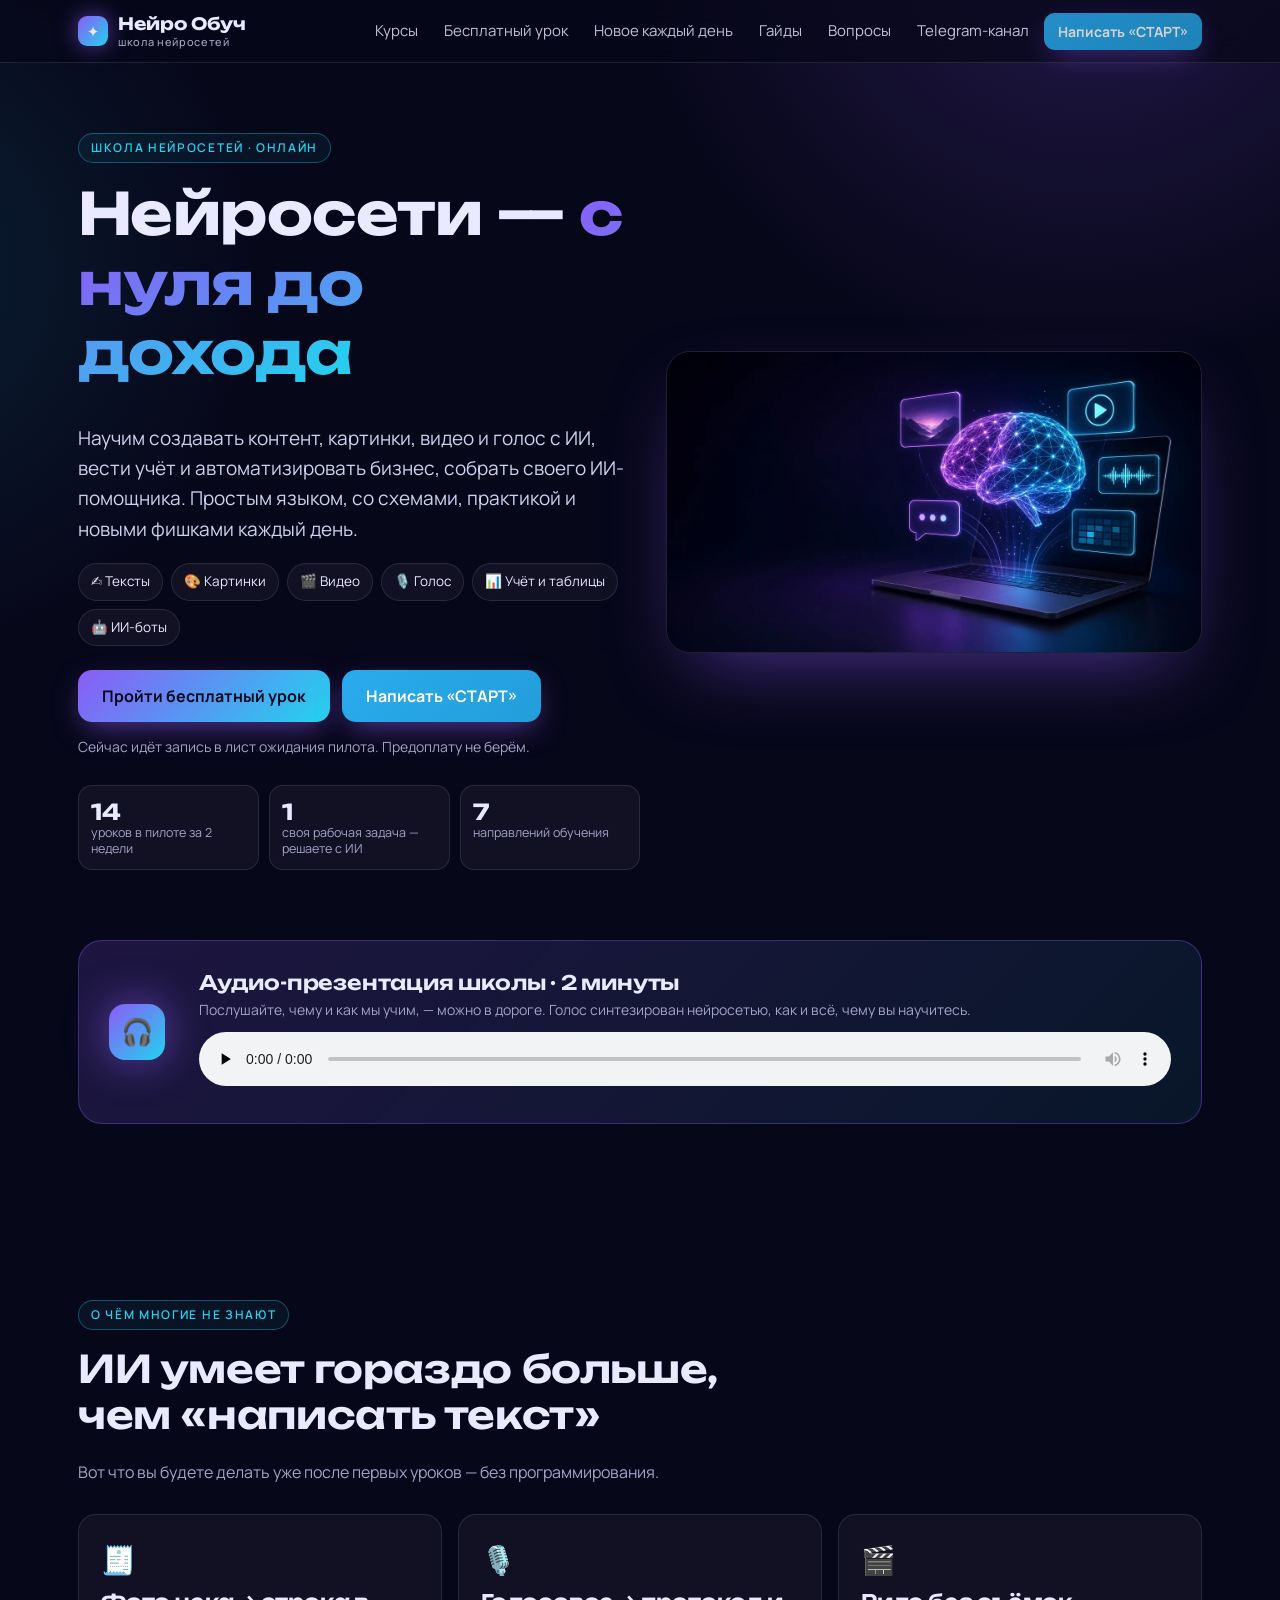
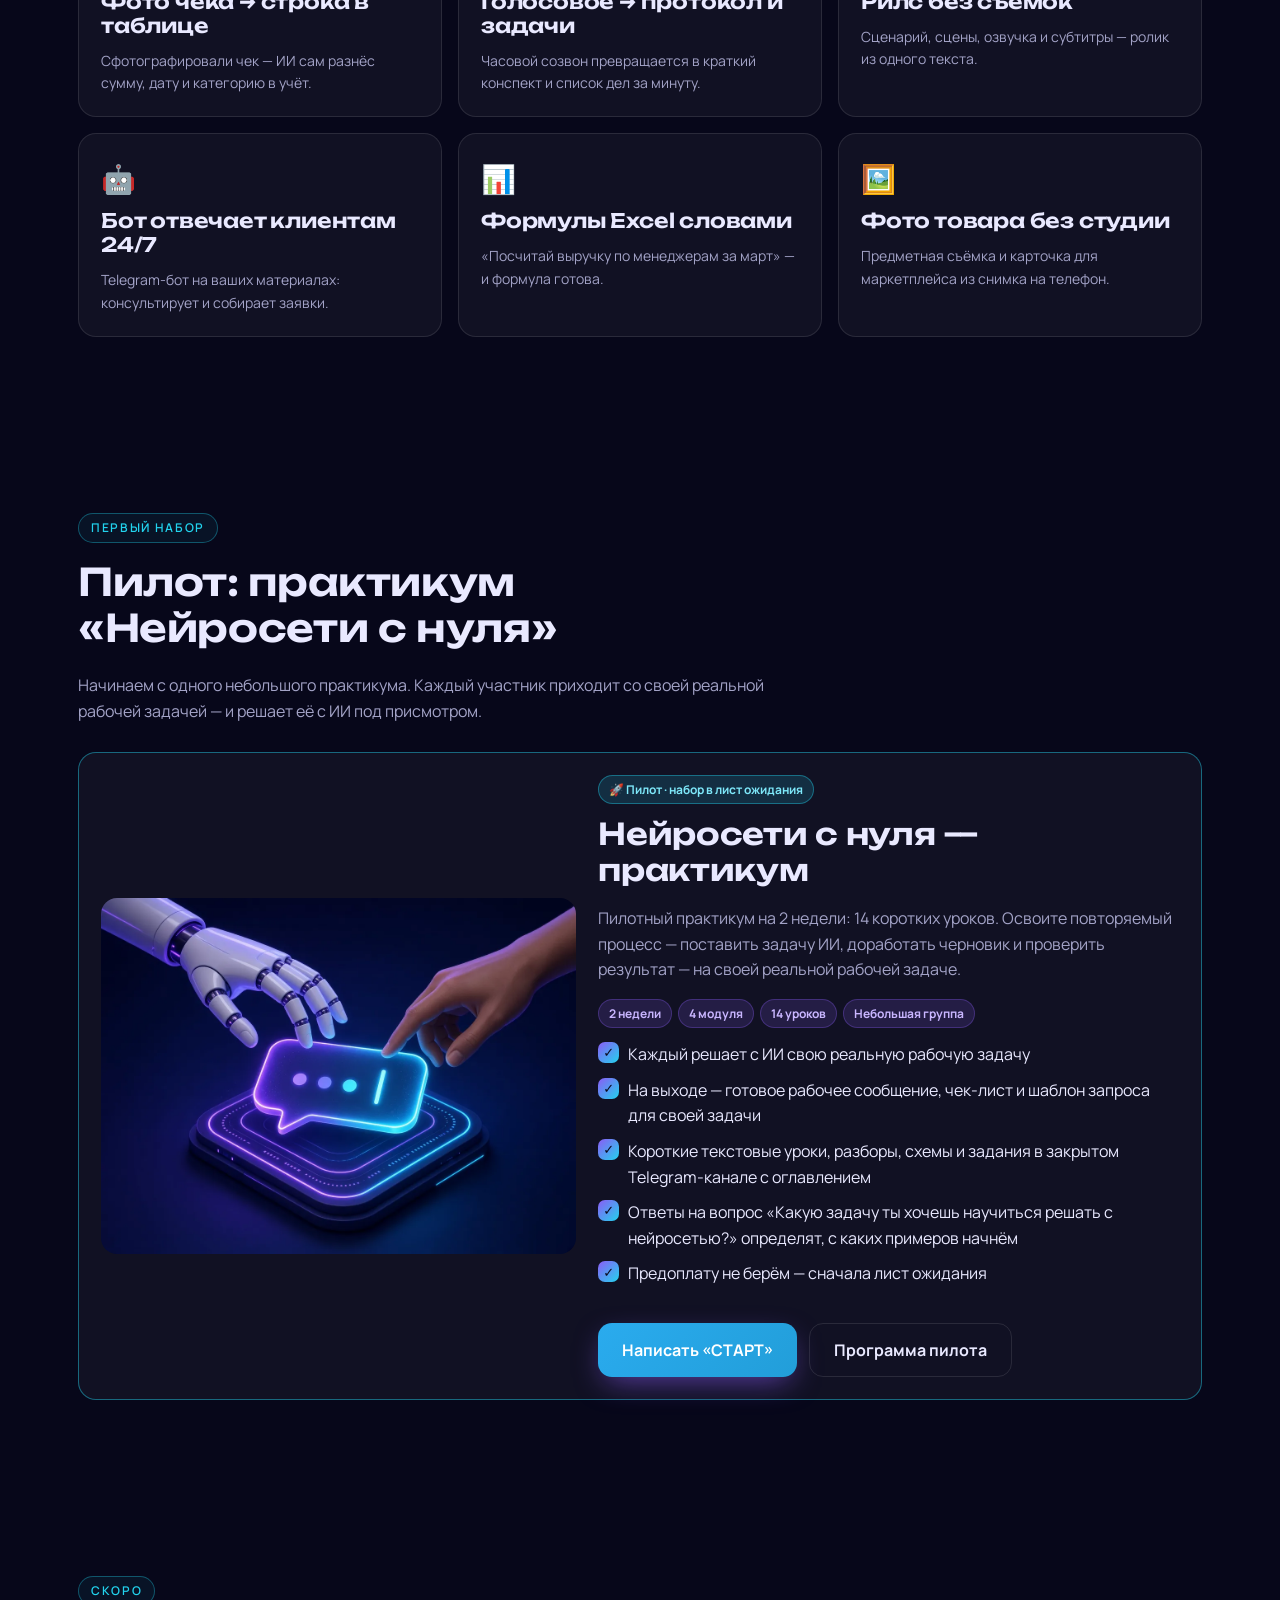
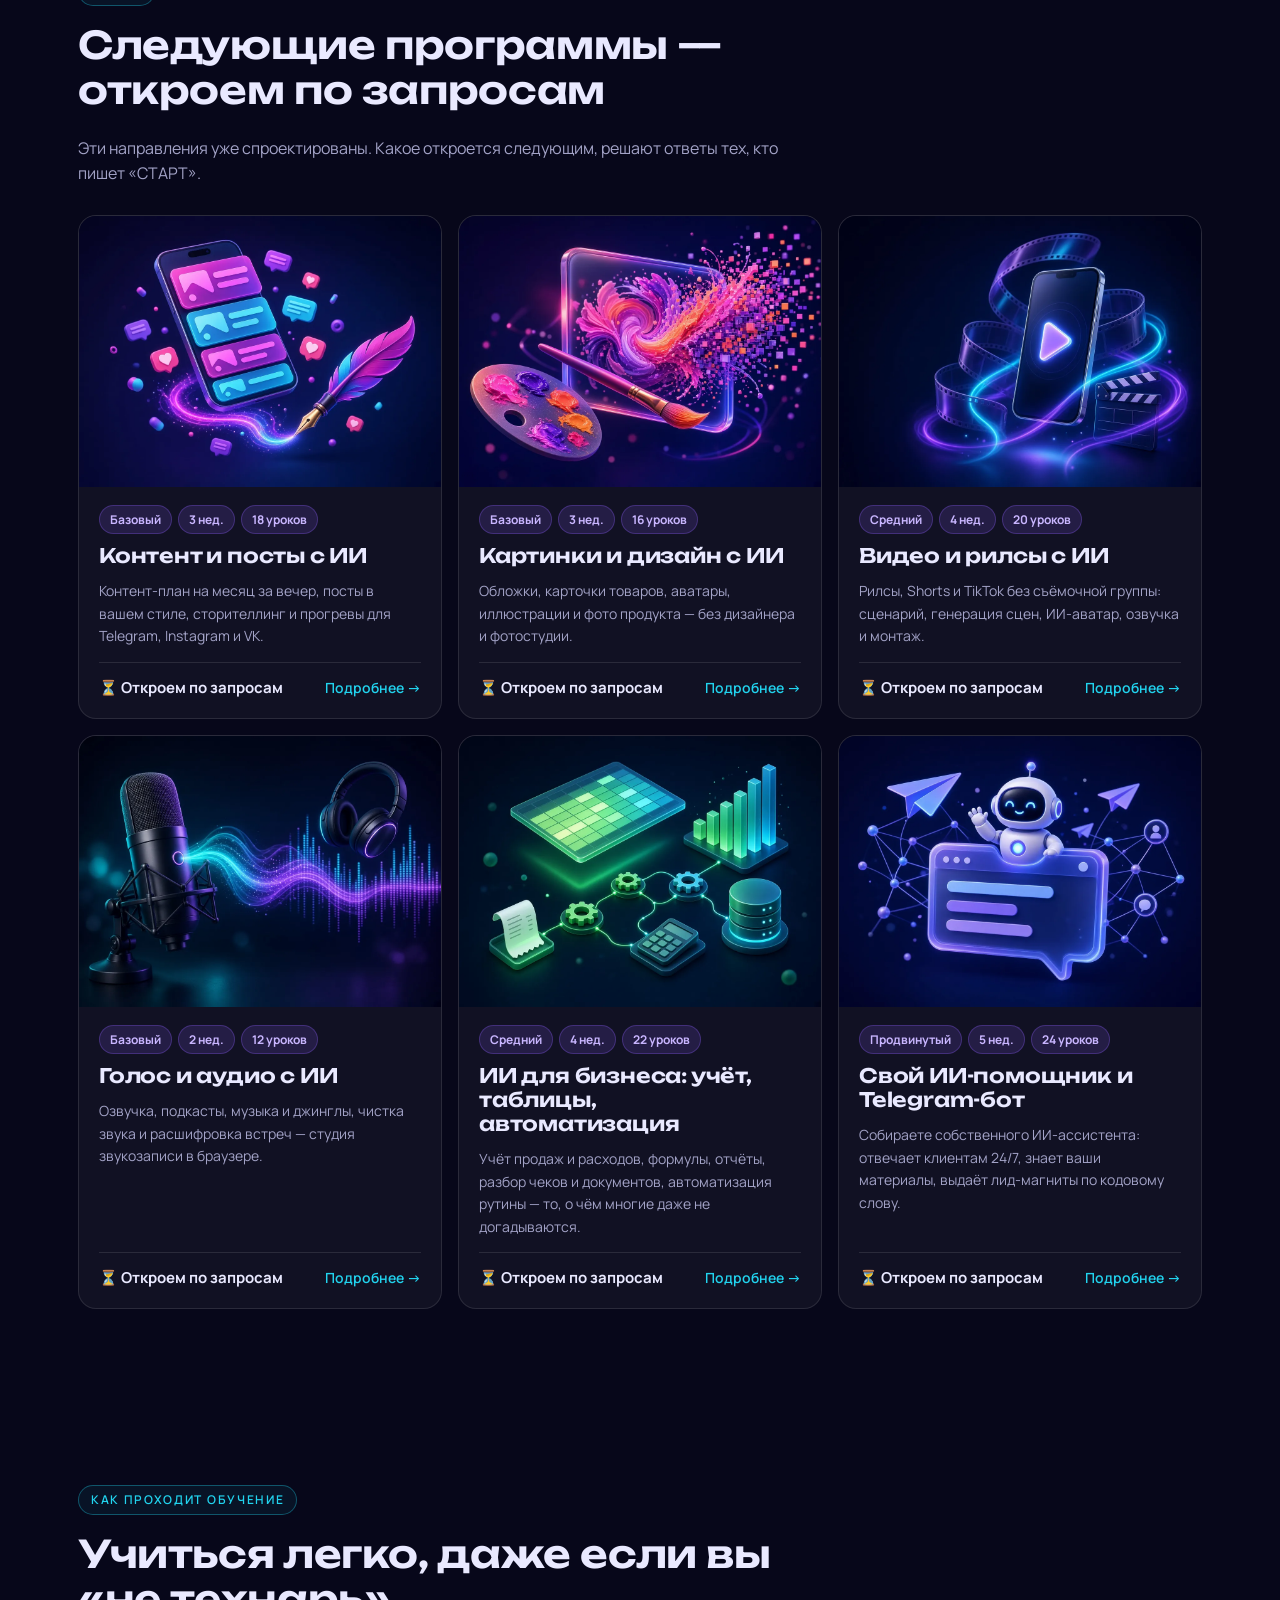
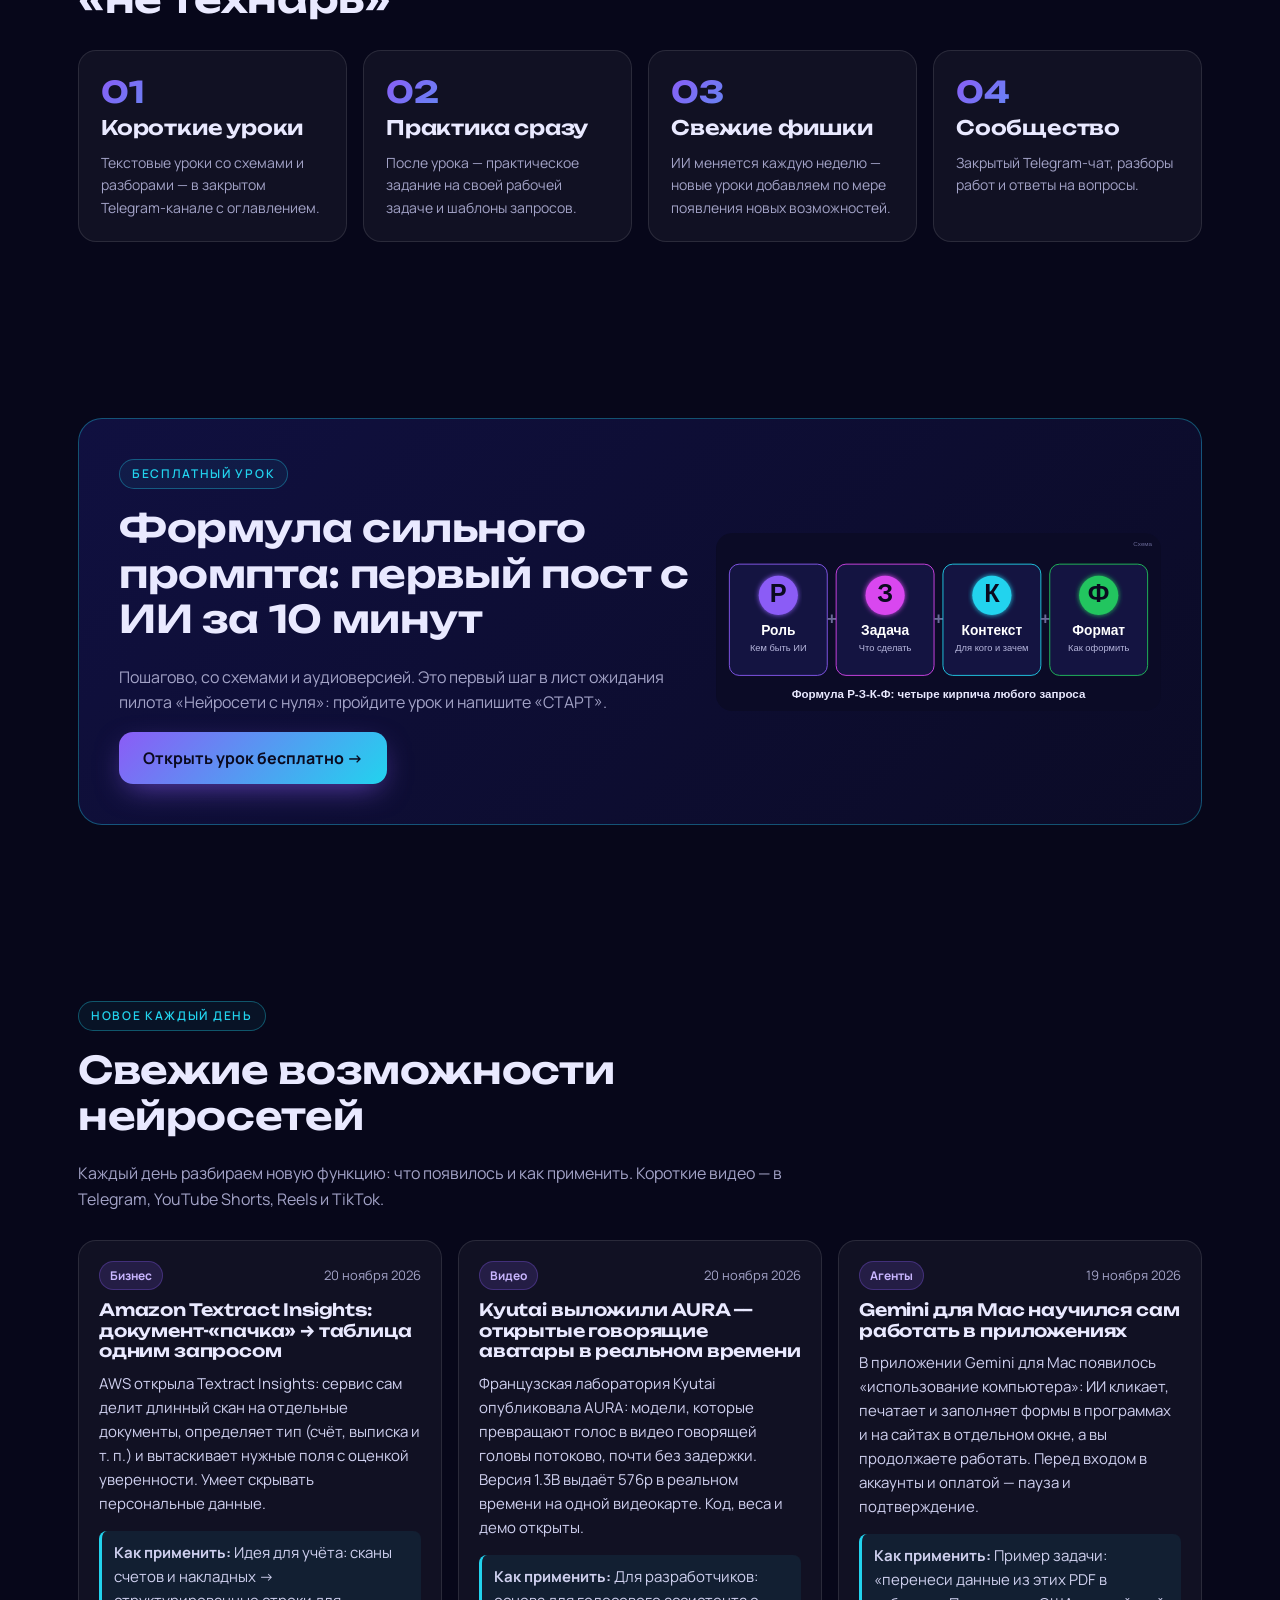
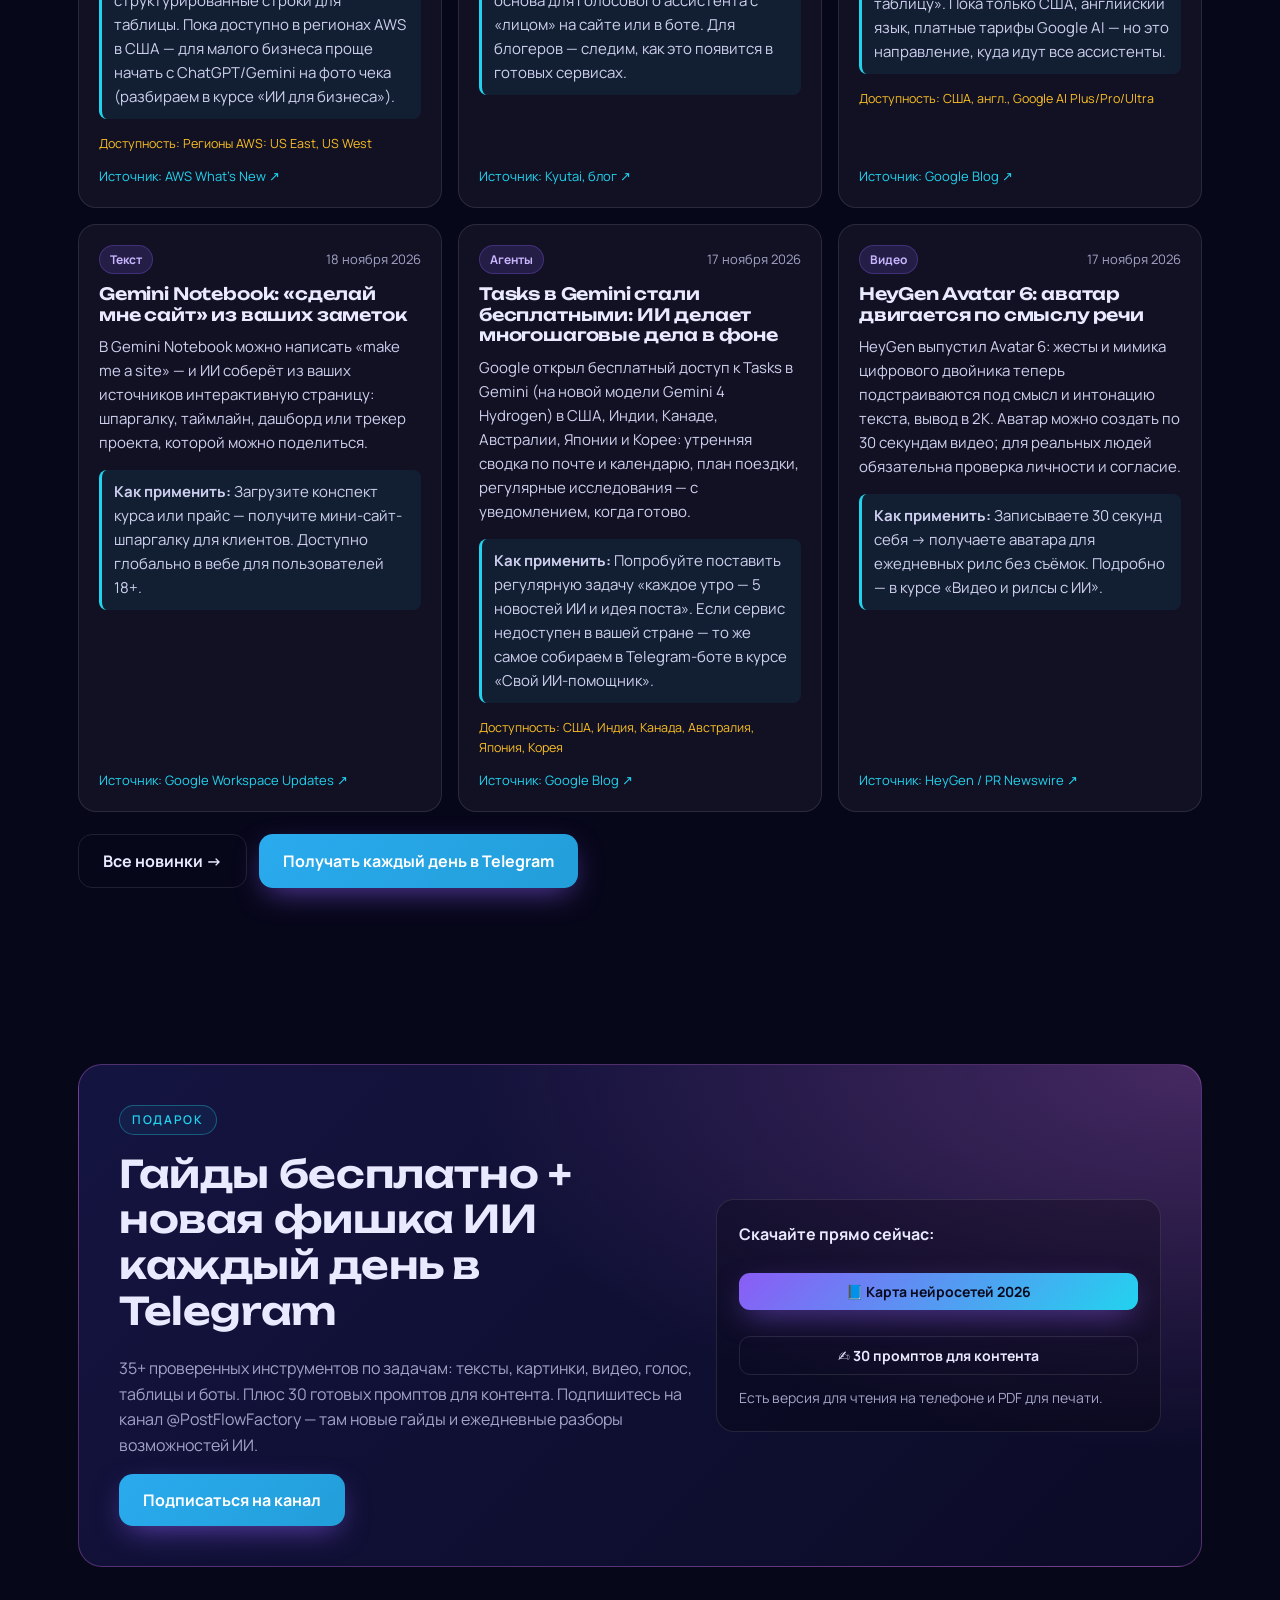
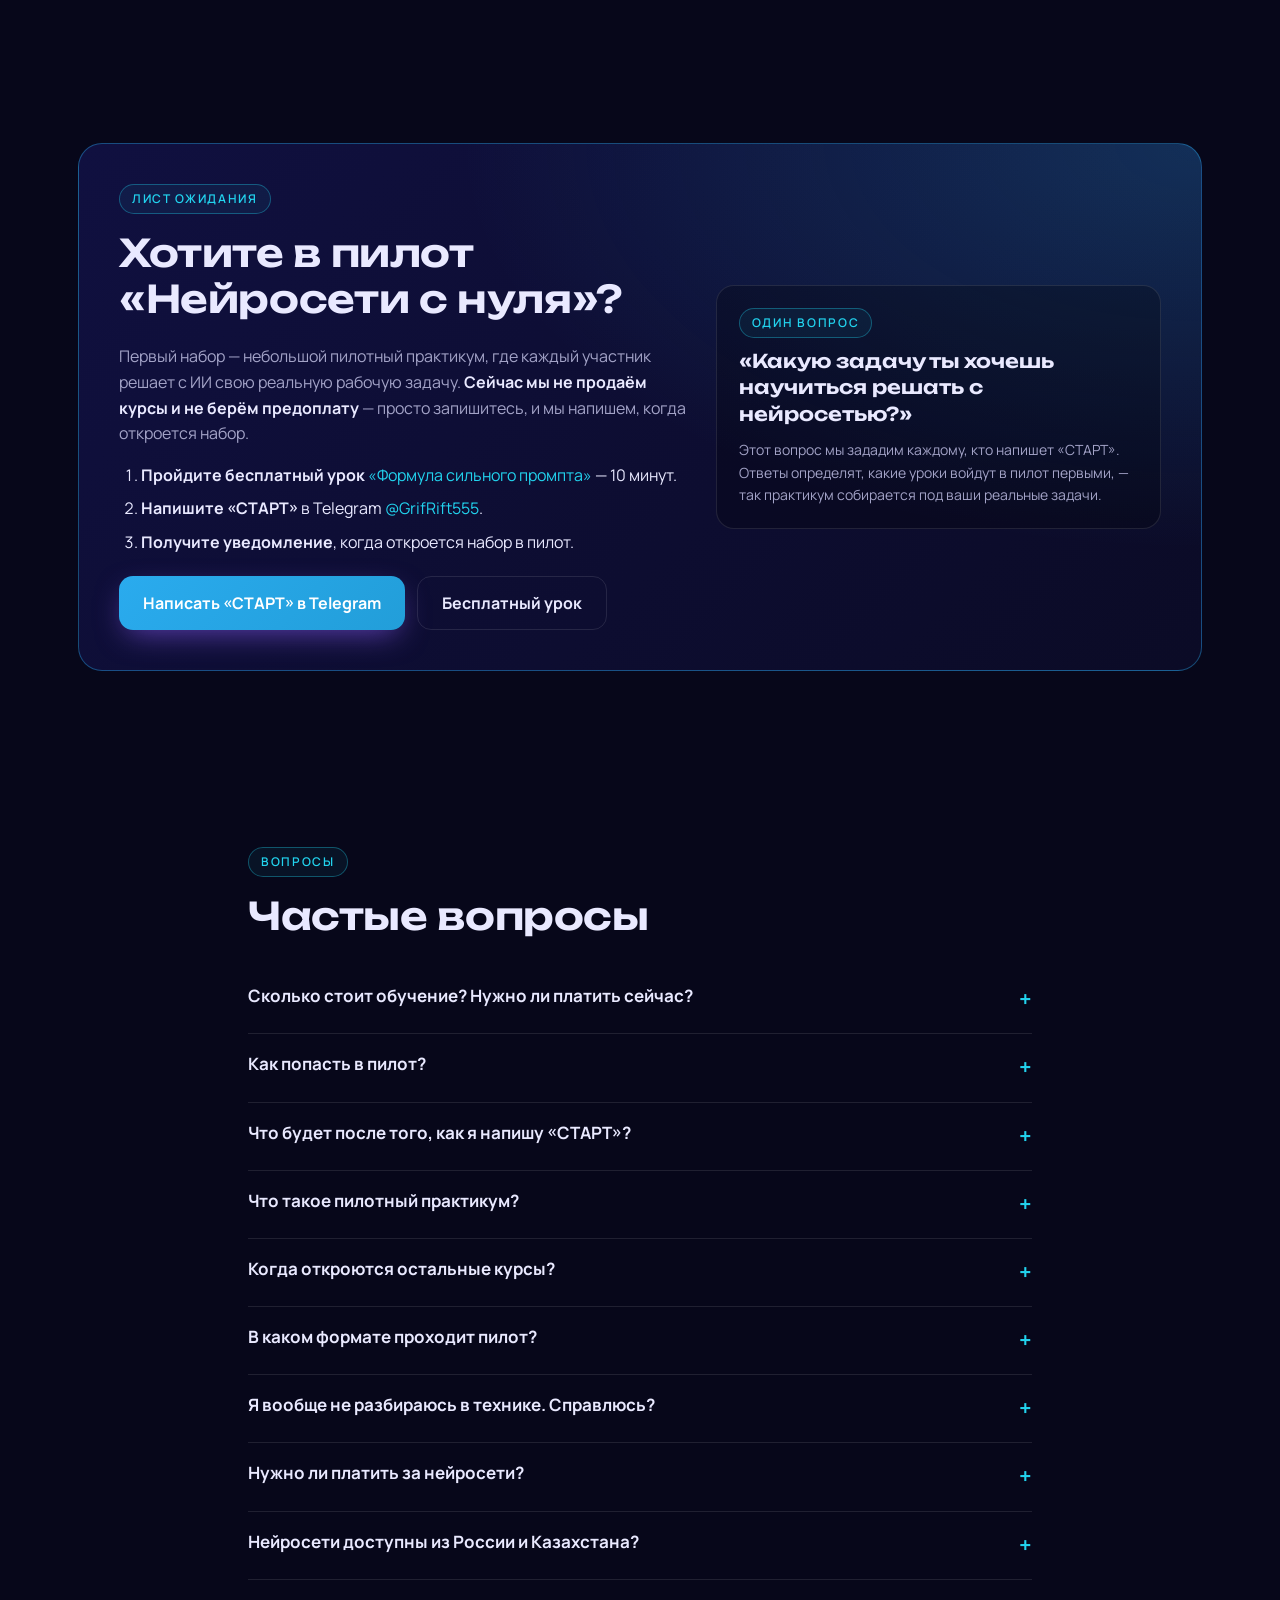
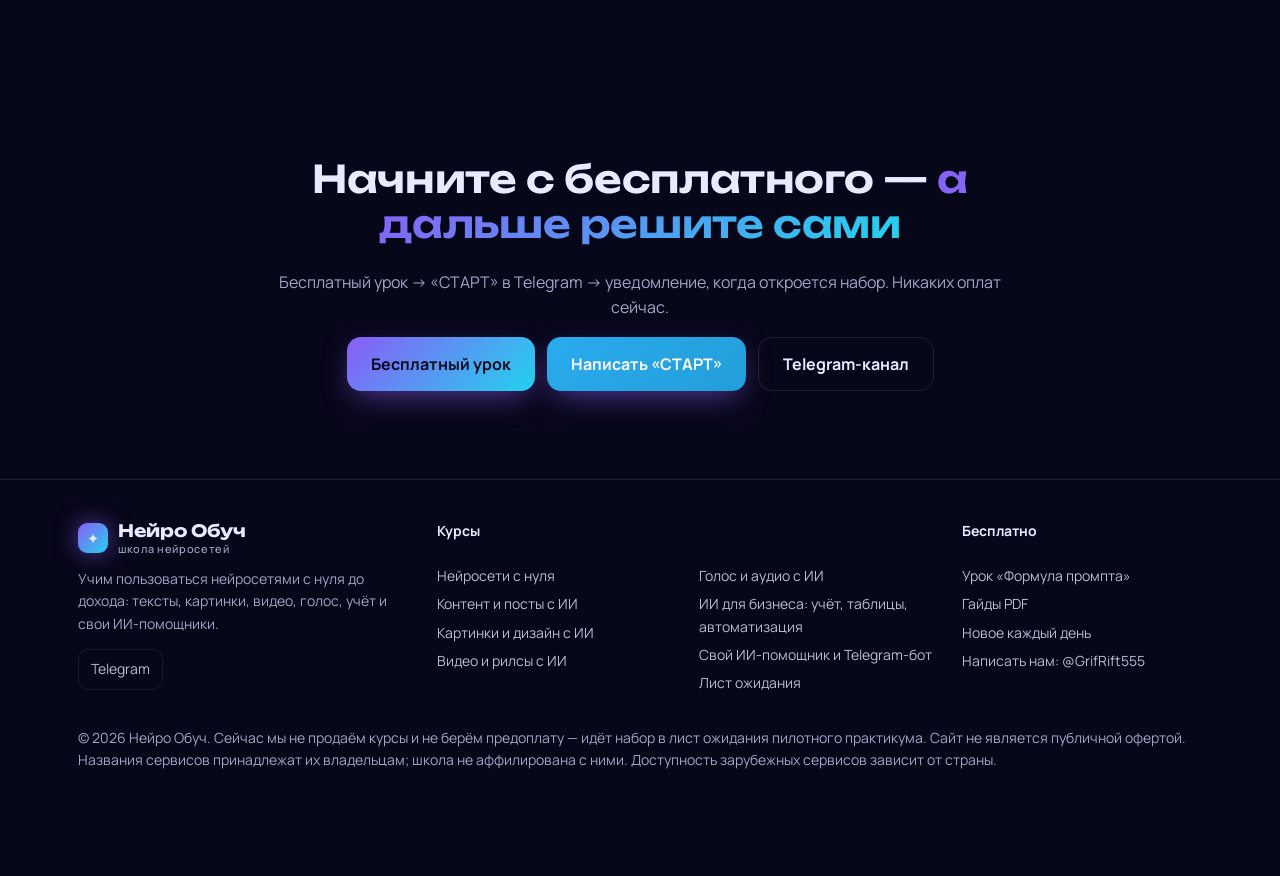
==== commit 359d4e91: "Главная: честные цифры пилота" ====
--- a/index.html
+++ b/index.html
@@ -10,7 +10,7 @@
 <link rel="icon" href="assets/img/favicon.svg" type="image/svg+xml">
 <link rel="preconnect" href="https://fonts.googleapis.com"><link rel="preconnect" href="https://fonts.gstatic.com" crossorigin>
 <link href="https://fonts.googleapis.com/css2?family=Manrope:wght@400;500;600;700;800&family=Unbounded:wght@500;600;700&display=swap&subset=cyrillic" rel="stylesheet">
-<link rel="stylesheet" href="assets/css/style.css?v=6">
+<link rel="stylesheet" href="assets/css/style.css?v=7">
 </head><body>
 <header class="top"><div class="wrap">
 <a class="logo" href=""><span class="logo-mark" aria-hidden="true">✦</span><span>Нейро Обуч<small>школа нейросетей</small></span></a>
@@ -24,7 +24,7 @@
 <div class="chips"><span class="chip">✍️ Тексты</span><span class="chip">🎨 Картинки</span><span class="chip">🎬 Видео</span><span class="chip">🎙️ Голос</span><span class="chip">📊 Учёт и таблицы</span><span class="chip">🤖 ИИ-боты</span></div>
 <div class="btns"><a class="btn" href="urok/formula-prompta/">Пройти бесплатный урок</a><a class="btn tg" data-link="waitlist" href="https://t.me/GrifRift555?text=%D0%A1%D0%A2%D0%90%D0%A0%D0%A2" target="_blank" rel="noopener">Написать «СТАРТ»</a></div>
 <p class="small muted" style="margin:14px 0 0">Сейчас идёт запись в лист ожидания пилота. Предоплату не берём.</p>
-<div class="stats"><div class="stat"><b>7</b><span>направлений обучения</span></div><div class="stat"><b>120+</b><span>уроков в программах</span></div><div class="stat"><b>ежедневно</b><span>новые возможности ИИ</span></div></div>
+<div class="stats"><div class="stat"><b>14</b><span>уроков в пилоте за 2 недели</span></div><div class="stat"><b>1</b><span>своя рабочая задача — решаете с ИИ</span></div><div class="stat"><b>7</b><span>направлений обучения</span></div></div>
 </div>
 <div class="hero-img"><img src="assets/img/hero.webp" alt="Нейросеть над ноутбуком: текст, картинки, видео, звук и таблицы" width="1280" height="720" fetchpriority="high"></div>
 </div></section>
@@ -119,5 +119,5 @@
 <div><b style="color:var(--txt)">Бесплатно</b><br><br><a href="urok/formula-prompta/">Урок «Формула промпта»</a><a href="gaydy/">Гайды PDF</a><a href="novoe/">Новое каждый день</a><a data-link="contact" href="https://t.me/GrifRift555" target="_blank" rel="noopener">Написать нам: @GrifRift555</a></div>
 </div><div class="wrap"><p class="small" style="margin-top:26px">© 2026 Нейро Обуч. Сейчас мы не продаём курсы и не берём предоплату — идёт набор в лист ожидания пилотного практикума. Сайт не является публичной офертой. Названия сервисов принадлежат их владельцам; школа не аффилирована с ними. Доступность зарубежных сервисов зависит от страны.</p></div></footer>
 <div class="mbar"><a class="btn ghost" href="urok/formula-prompta/">Бесплатный урок</a><a class="btn tg" data-link="waitlist" href="https://t.me/GrifRift555?text=%D0%A1%D0%A2%D0%90%D0%A0%D0%A2" target="_blank" rel="noopener">Написать «СТАРТ»</a></div>
-<script src="config.js?v=6"></script><script src="assets/js/app.js?v=6"></script>
+<script src="config.js?v=7"></script><script src="assets/js/app.js?v=7"></script>
 </body></html>
